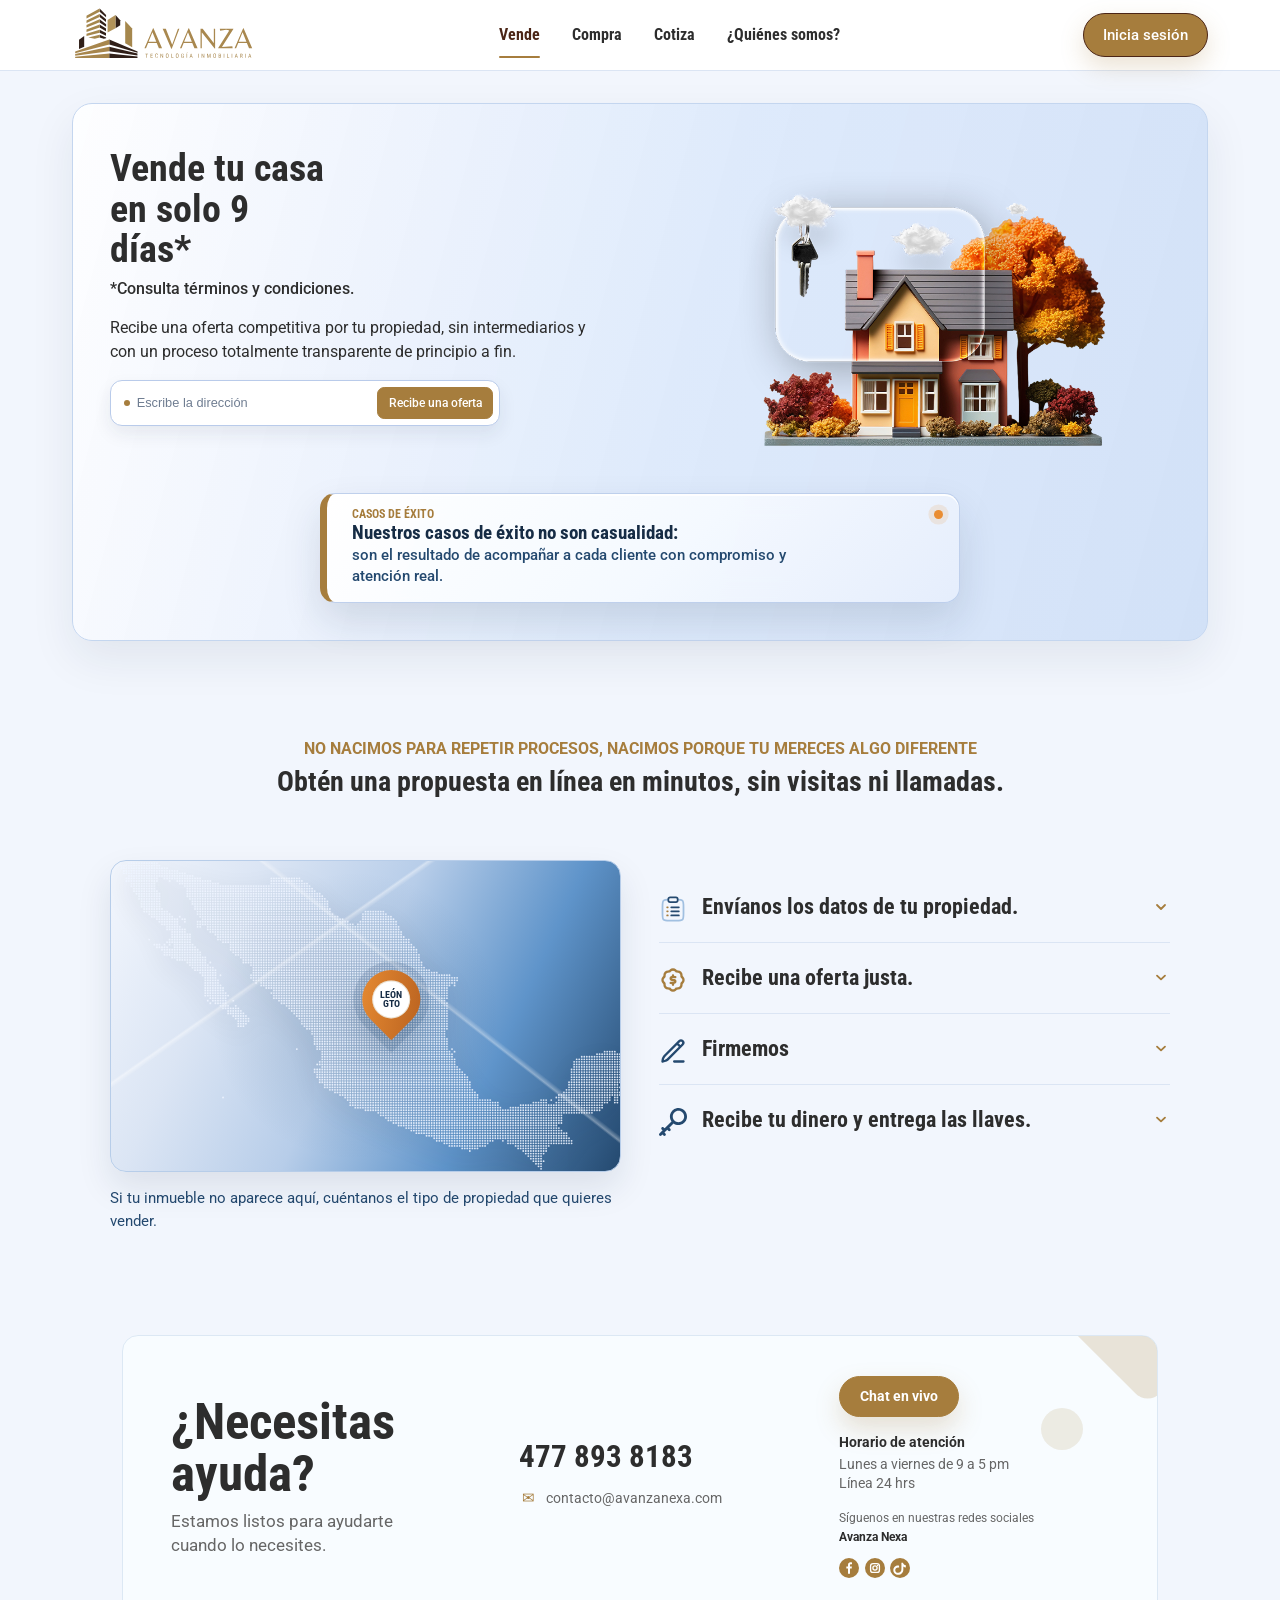
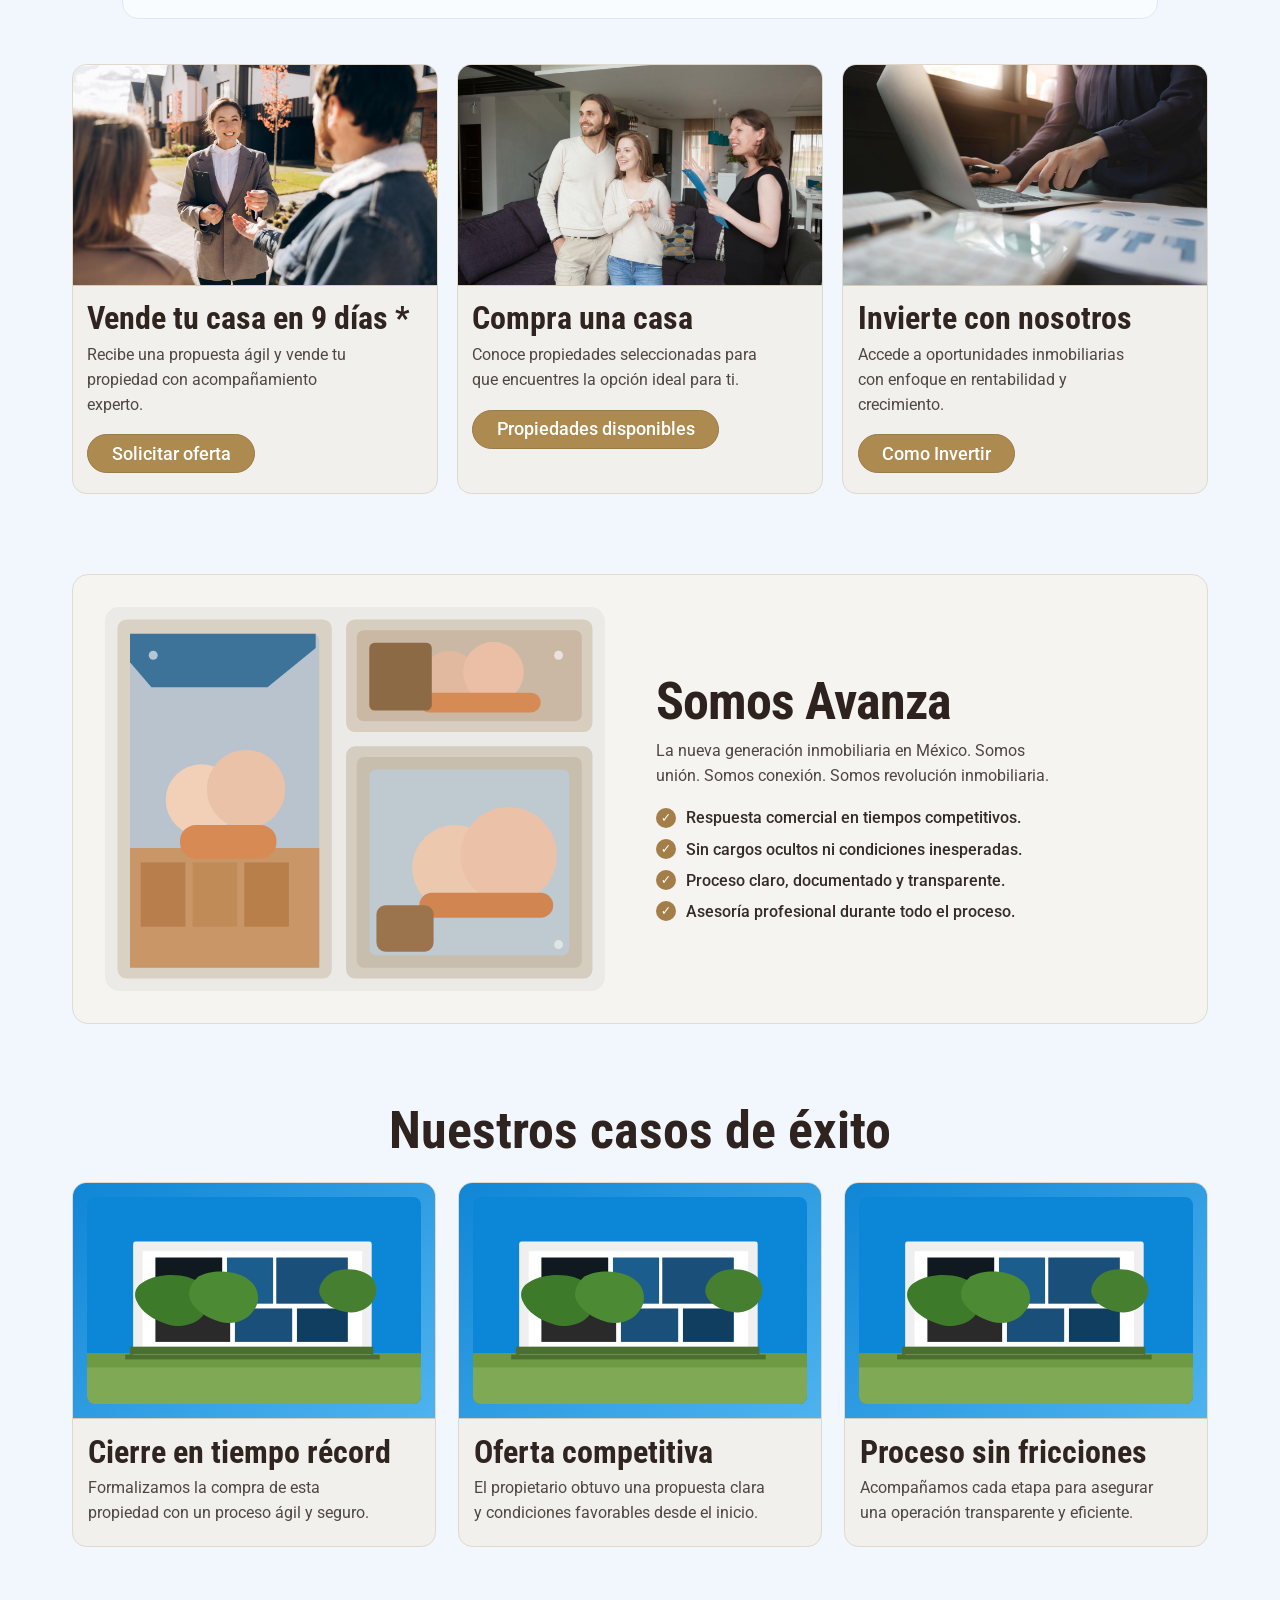
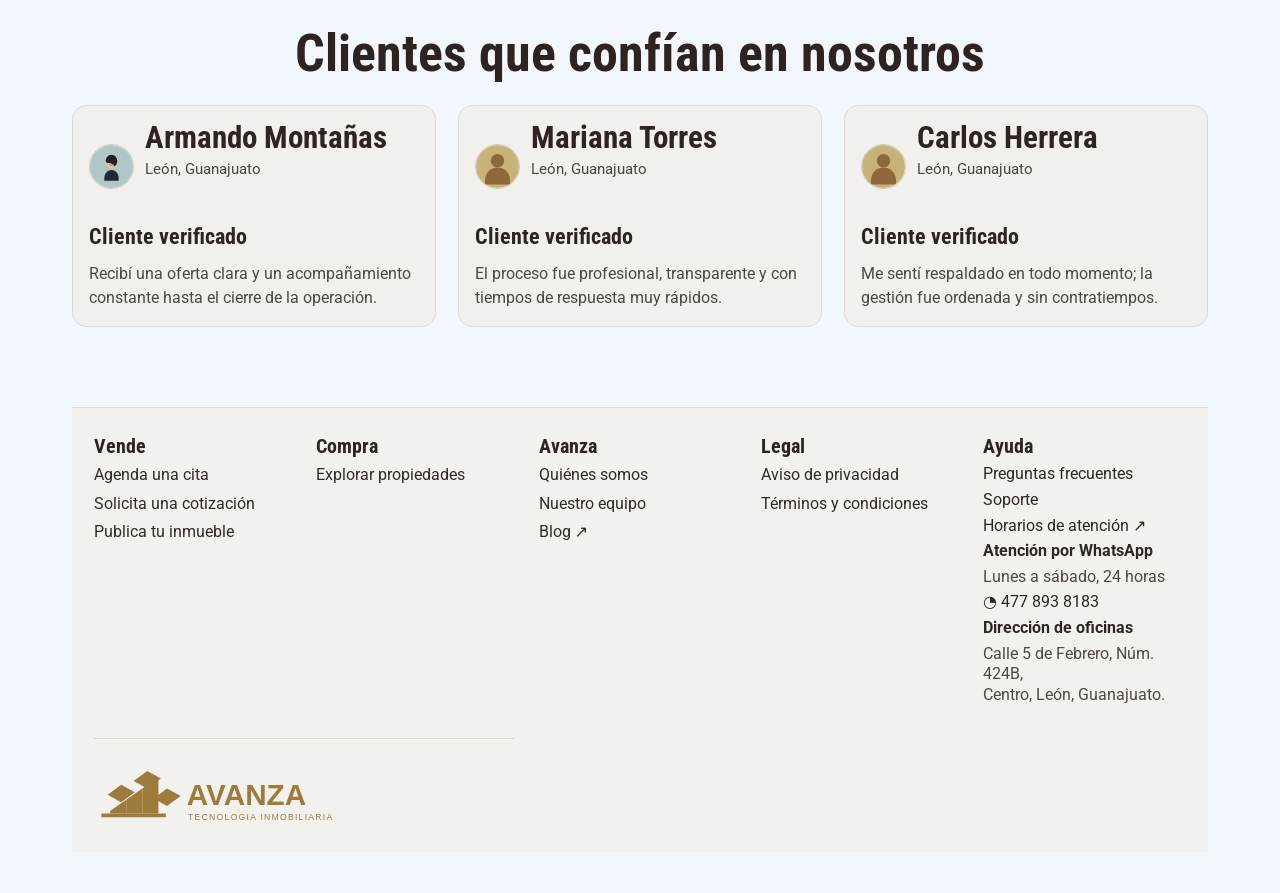
==== index.html @ cbbf81a1 "iniciando git" ====
﻿<!DOCTYPE html>
<html lang="es">
<head>
  <meta charset="UTF-8" />
  <meta name="viewport" content="width=device-width, initial-scale=1.0" />
  <title>Inicio</title>
  <link rel="preconnect" href="https://fonts.googleapis.com" />
  <link rel="preconnect" href="https://fonts.gstatic.com" crossorigin />
  <link
    href="https://fonts.googleapis.com/css2?family=Roboto:wght@400;500;700&family=Roboto+Condensed:wght@400;700&display=swap"
    rel="stylesheet"
  />
  <link rel="stylesheet" href="./styles.css" />
</head>
<body>
  <header class="site-header">
    <div class="header-inner">
      <a class="brand" href="#" aria-label="Avanza">
        <img class="brand-logo" src="./logo-avanza-prueba.svg" alt="Avanza Tecnologia Inmobiliaria" />
      </a>

      <nav class="main-nav" aria-label="Navegación principal">
        <a class="nav-link is-active" href="#">Vende</a>
        <a class="nav-link" href="#">Compra</a>
        <a class="nav-link" href="#">Cotiza</a>
        <a class="nav-link" href="#">¿Quiénes somos?</a>
      </nav>

      <div class="header-actions">
        <a class="login-btn" href="#">Inicia sesión</a>
      </div>
    </div>
  </header>

  <main class="hero">
    <section class="hero-card">
      <div class="hero-copy">
        <h1>Vende tu casa en solo 9 días*</h1>
        <p class="hero-note">*Consulta términos y condiciones.</p>
        <p>
          Recibe una oferta competitiva por tu propiedad, sin intermediarios y con un proceso
          totalmente transparente de principio a fin.
        </p>

        <form class="hero-offer-form" action="#" method="get" aria-label="Formulario para recibir una oferta">
          <label class="offer-input-wrap" for="hero-offer-input">
            <span class="offer-dot" aria-hidden="true"></span>
            <input
              class="offer-input"
              id="hero-offer-input"
              name="direccion"
              type="text"
              placeholder="Escribe la dirección"
            />
          </label>
          <button class="offer-btn" type="submit">Recibe una oferta</button>
        </form>

      </div>

      <aside class="hero-visual" aria-label="Ilustración de casa para venta rápida">
        <img src="./template-hero-vende-9dias.png" alt="Casa con llave para vender en nueve días" />
      </aside>

      <div class="hero-success-modal" aria-label="Mensaje sobre casos de éxito">
        <span class="hero-success-label">Casos de éxito</span>
        <strong>Nuestros casos de éxito no son casualidad:</strong>
        <span>son el resultado de acompañar a cada cliente con compromiso y atención real.</span>
      </div>
    </section>
  </main>

  <section class="sell-process" aria-label="Cómo te compramos tu casa">
    <div class="sell-process-card">
      <header class="sell-process-header">
        <p class="sell-process-kicker">No nacimos para repetir procesos, nacimos porque tu mereces algo diferente</p>
        <h2 class="sell-process-title">Obtén una propuesta en línea en minutos, sin visitas ni llamadas.</h2>
      </header>
      <div class="coverage-visual" aria-label="Zonas de cobertura de Avanza">
        <img src="./mexicoLow-pixels.svg" alt="Mapa de México con cobertura de Avanza" />
        <div class="coverage-marker" aria-label="León, Guanajuato">
          <span class="coverage-marker-label">León Gto</span>
        </div>
      </div>
      <p class="coverage-note">Si tu inmueble no aparece aquí, cuéntanos el tipo de propiedad que quieres vender.</p>

      <div class="sell-content">

        <ol class="process-list">
          <li class="process-item">
            <img class="process-icon" src="./icon-step-01.svg" alt="Paso 01" />
            <details class="process-disclosure">
              <summary class="process-summary">
                <strong class="process-title">Envíanos los datos de tu propiedad.</strong>
                <img class="process-chevron" src="./icon-process-chevron.svg" alt="" aria-hidden="true" />
              </summary>
              <span class="process-description">Queremos conocer tu inmueble, saber su situación legal, conocerlo a través de fotos y poder hacerte una oferta justa.</span>
            </details>
          </li>
          <li class="process-item">
            <img class="process-icon" src="./icon-step-02.svg" alt="Paso 02" />
            <details class="process-disclosure">
              <summary class="process-summary">
                <strong class="process-title">Recibe una oferta justa.</strong>
                <img class="process-chevron" src="./icon-process-chevron.svg" alt="" aria-hidden="true" />
              </summary>
              <span class="process-description">Según los datos que nos brindaste, te haremos una oferta. La más atractiva del mercado.</span>
            </details>
          </li>
          <li class="process-item">
            <img class="process-icon" src="./icon-step-03.svg" alt="Paso 03" />
            <details class="process-disclosure">
              <summary class="process-summary">
                <strong class="process-title">Firmemos</strong>
                <img class="process-chevron" src="./icon-process-chevron.svg" alt="" aria-hidden="true" />
              </summary>
              <span class="process-description">Al llegar a un acuerdo justo, firmamos la venta de tu casa como uno de los pasos finales.</span>
            </details>
          </li>
          <li class="process-item">
            <img class="process-icon" src="./icon-step-04.svg" alt="Paso 04" />
            <details class="process-disclosure">
              <summary class="process-summary">
                <strong class="process-title">Recibe tu dinero y entrega las llaves.</strong>
                <img class="process-chevron" src="./icon-process-chevron.svg" alt="" aria-hidden="true" />
              </summary>
              <span class="process-description">El paso que todos esperábamos. Cobra tu casa y finalicemos felices.</span>
            </details>
          </li>
        </ol>
      </div>
    </div>
  </section>

  <section class="contact-band" aria-label="Información de contacto de Avanza">
    <div class="contact-band-card">
      <div class="contact-intro">
        <h3>¿Necesitas ayuda?</h3>
        <p>Estamos listos para ayudarte cuando lo necesites.</p>
      </div>

      <div class="contact-details">
        <div class="contact-group contact-info">
          <p class="contact-item contact-phone">477 893 8183</p>
          <p class="contact-item"><span class="contact-icon">✉</span>contacto@avanzanexa.com</p>
        </div>
      </div>

      <div class="contact-actions-panel">
        <div class="contact-group contact-actions">
          <a class="contact-cta" href="#">Chat en vivo</a>
        </div>

        <div class="contact-group contact-hours-group">
          <p class="contact-hours">
            <strong>Horario de atención</strong>
            <span>Lunes a viernes de 9 a 5 pm</span>
            <span>Línea 24 hrs</span>
          </p>
        </div>

        <div class="contact-group contact-social">
          <p class="contact-social-copy">
            Síguenos en nuestras redes sociales<br />
            <strong>Avanza Nexa</strong>
          </p>
          <div class="social-list" aria-label="Redes sociales">
            <a class="social-pill" href="#" aria-label="Facebook"><img src="./icon-facebook.svg" alt="" /></a>
            <a class="social-pill" href="#" aria-label="Instagram"><img src="./icon-instagram.svg" alt="" /></a>
            <a class="social-pill" href="#" aria-label="TikTok"><img src="./icon-tiktok.svg" alt="" /></a>
          </div>
        </div>
      </div>

    </div>
  </section>

  <section class="services-grid" aria-label="Servicios principales de Avanza">
    <div class="services-list">
      <article class="service-card">
        <figure class="service-visual">
          <img src="./template-servicio-vende.jpg" alt="Casa lista para vender con Avanza" />
        </figure>
        <div class="service-body">
          <h4>Vende tu casa en 9 días *</h4>
          <p>Recibe una propuesta ágil y vende tu propiedad con acompañamiento experto.</p>
          <a class="service-btn" href="#">Solicitar oferta</a>
        </div>
      </article>

      <article class="service-card">
        <figure class="service-visual">
          <img src="./template-servicio-compra.jpg" alt="Propiedad disponible para compra" />
        </figure>
        <div class="service-body">
          <h4>Compra una casa</h4>
          <p>Conoce propiedades seleccionadas para que encuentres la opción ideal para ti.</p>
          <a class="service-btn" href="#">Propiedades disponibles</a>
        </div>
      </article>

      <article class="service-card">
        <figure class="service-visual">
          <img src="./template-servicio-invierte.jpg" alt="Inversión inmobiliaria con Avanza" />
        </figure>
        <div class="service-body">
          <h4>Invierte con nosotros</h4>
          <p>Accede a oportunidades inmobiliarias con enfoque en rentabilidad y crecimiento.</p>
          <a class="service-btn" href="#">Como Invertir</a>
        </div>
      </article>
    </div>
  </section>

  <section class="sell-benefits" aria-label="Beneficios de vender con Avanza Nexa">
    <div class="sell-benefits-card">
      <figure class="benefits-visual">
        <img
          src="./template-beneficios-vender.svg"
          alt="Collage ilustrado de clientes vendiendo casa"
        />
      </figure>

      <div class="benefits-content">
        <h3>Somos Avanza</h3>
        <p>
          La nueva generación inmobiliaria en México.
          Somos unión. Somos conexión. Somos revolución inmobiliaria.
        </p>
        <ul class="benefits-list">
          <li class="benefits-item"><span class="benefits-check">✓</span>Respuesta comercial en tiempos competitivos.</li>
          <li class="benefits-item"><span class="benefits-check">✓</span>Sin cargos ocultos ni condiciones inesperadas.</li>
          <li class="benefits-item"><span class="benefits-check">✓</span>Proceso claro, documentado y transparente.</li>
          <li class="benefits-item"><span class="benefits-check">✓</span>Asesoría profesional durante todo el proceso.</li>
        </ul>
      </div>
    </div>
  </section>

  <section class="success-cases" aria-label="Casos de éxito de Avanza Nexa">
    <h3 class="success-title">Nuestros casos de éxito</h3>
    <div class="success-grid">
      <article class="success-card">
        <figure class="success-card-visual">
          <img src="./template-caso-exito-casa.svg" alt="Casa vendida por Avanza Nexa" />
        </figure>
        <div class="success-card-body">
          <h4>Cierre en tiempo récord</h4>
          <p>Formalizamos la compra de esta propiedad con un proceso ágil y seguro.</p>
        </div>
      </article>

      <article class="success-card">
        <figure class="success-card-visual">
          <img src="./template-caso-exito-casa.svg" alt="Segundo caso de casa vendida" />
        </figure>
        <div class="success-card-body">
          <h4>Oferta competitiva</h4>
          <p>El propietario obtuvo una propuesta clara y condiciones favorables desde el inicio.</p>
        </div>
      </article>

      <article class="success-card">
        <figure class="success-card-visual">
          <img src="./template-caso-exito-casa.svg" alt="Tercer caso de casa vendida" />
        </figure>
        <div class="success-card-body">
          <h4>Proceso sin fricciones</h4>
          <p>Acompañamos cada etapa para asegurar una operación transparente y eficiente.</p>
        </div>
      </article>
    </div>
  </section>

  <section class="clients-trust" aria-label="Clientes que confían en nosotros">
    <h3 class="clients-title">Clientes que confían en nosotros</h3>
    <div class="clients-grid">
      <article class="client-card">
        <div class="client-head">
          <span class="client-avatar">
            <img src="./template-cliente-avatar-1.svg" alt="Foto de cliente Armando Montañas" />
          </span>
          <div>
            <h4 class="client-name">Armando Montañas</h4>
            <p class="client-city">León, Guanajuato</p>
          </div>
        </div>
        <strong class="client-badge">Cliente verificado</strong>
        <p class="client-text">Recibí una oferta clara y un acompañamiento constante hasta el cierre de la operación.</p>
      </article>

      <article class="client-card">
        <div class="client-head">
          <span class="client-avatar">
            <img src="./template-cliente-avatar-2.svg" alt="Avatar de cliente Armando Montañas" />
          </span>
          <div>
            <h4 class="client-name">Mariana Torres</h4>
            <p class="client-city">León, Guanajuato</p>
          </div>
        </div>
        <strong class="client-badge">Cliente verificado</strong>
        <p class="client-text">El proceso fue profesional, transparente y con tiempos de respuesta muy rápidos.</p>
      </article>

      <article class="client-card">
        <div class="client-head">
          <span class="client-avatar">
            <img src="./template-cliente-avatar-2.svg" alt="Avatar alternativo de cliente verificado" />
          </span>
          <div>
            <h4 class="client-name">Carlos Herrera</h4>
            <p class="client-city">León, Guanajuato</p>
          </div>
        </div>
        <strong class="client-badge">Cliente verificado</strong>
        <p class="client-text">Me sentí respaldado en todo momento; la gestión fue ordenada y sin contratiempos.</p>
      </article>
    </div>
  </section>

  <footer class="site-footer" aria-label="Pie de página">
    <div class="footer-card">
      <div class="footer-columns">
        <nav aria-label="Footer vende">
          <h4 class="footer-title">Vende</h4>
          <ul class="footer-links">
            <li><a href="#">Agenda una cita</a></li>
            <li><a href="#">Solicita una cotización</a></li>
            <li><a href="#">Publica tu inmueble</a></li>
          </ul>
        </nav>

        <nav aria-label="Footer compra">
          <h4 class="footer-title">Compra</h4>
          <ul class="footer-links">
            <li><a href="#">Explorar propiedades</a></li>
          </ul>
        </nav>

        <nav aria-label="Footer avanza">
          <h4 class="footer-title">Avanza</h4>
          <ul class="footer-links">
            <li><a href="#">Quiénes somos</a></li>
            <li><a href="#">Nuestro equipo</a></li>
            <li><a href="#">Blog ↗</a></li>
          </ul>
        </nav>

        <nav aria-label="Footer legal">
          <h4 class="footer-title">Legal</h4>
          <ul class="footer-links">
            <li><a href="#">Aviso de privacidad</a></li>
            <li><a href="#">Términos y condiciones</a></li>
          </ul>
        </nav>

        <div class="footer-help">
          <h4 class="footer-title">Ayuda</h4>
          <p>Preguntas frecuentes</p>
          <p>Soporte</p>
          <p>Horarios de atención ↗</p>
          <p class="strong">Atención por WhatsApp</p>
          <p class="muted">Lunes a sábado, 24 horas</p>
          <p>◔ 477 893 8183</p>
          <p class="strong">Dirección de oficinas</p>
          <p class="muted">Calle 5 de Febrero, Núm. 424B,<br />Centro, León, Guanajuato.</p>
        </div>
      </div>

      <div class="footer-logo-wrap">
        <img class="footer-logo" src="./template-footer-logo-avanza.svg" alt="Logo Avanza tecnología inmobiliaria" />
      </div>
    </div>
  </footer>
</body>
</html>
---- styles.css ----
﻿* {
      box-sizing: border-box;
      margin: 0;
      padding: 0;
    }

    :root {
      --color-bg: #f2f6fd;
      --color-surface: #ffffff;
      --color-text: #2d2d2d;
      --color-muted: #666666;
      --color-line: #dbe5f4;
      --color-brand: #a67d3d;
      --color-brand-dark: #4b2516;
      --color-secondary: #24496f;
      --color-secondary-dark: #162c45;
      --color-bg-accent: #dce8fb;
      --color-bg-strong: #3f5dcc;
    }

    body {
      font-family: "Roboto", system-ui, -apple-system, BlinkMacSystemFont, "Segoe UI", sans-serif;
      background: var(--color-bg);
      color: var(--color-text);
      min-height: 100vh;
    }

    a {
      color: inherit;
      text-decoration: none;
    }

    button {
      font: inherit;
    }

    .site-header {
      width: 100%;
      background: rgba(255, 255, 255, 0.95);
      border-bottom: 1px solid var(--color-line);
      position: sticky;
      top: 0;
      backdrop-filter: blur(12px);
    }

    .header-inner {
      max-width: 1200px;
      margin: 0 auto;
      padding: 0.45rem 2rem;
      display: flex;
      align-items: center;
      justify-content: space-between;
      gap: 1.5rem;
    }

    .brand {
      display: flex;
      align-items: center;
      flex-shrink: 0;
    }

    .brand-logo {
      display: block;
      width: 11.5rem;
      max-width: 28vw;
      height: auto;
    }

    .brand-mark {
      width: 2.6rem;
      height: 2.6rem;
      border-radius: 0.8rem;
      display: grid;
      place-items: center;
      background: linear-gradient(135deg, #d6bf8b, #b6914b);
      color: #fff;
      font-family: "Roboto Condensed", sans-serif;
      font-size: 1rem;
      font-weight: 700;
      letter-spacing: 0.08em;
    }

    .brand-copy {
      display: flex;
      flex-direction: column;
      gap: 0.1rem;
    }

    .brand-name {
      font-family: "Roboto Condensed", "Roboto", sans-serif;
      font-size: 1.65rem;
      line-height: 1;
      font-weight: 700;
      letter-spacing: 0.02em;
      color: #9d7b3c;
    }

    .brand-tagline {
      font-size: 0.66rem;
      letter-spacing: 0.18em;
      text-transform: uppercase;
      color: var(--color-muted);
    }

    .main-nav {
      display: flex;
      align-items: center;
      gap: 2rem;
      flex: 1;
      justify-content: center;
    }

    .nav-link {
      position: relative;
      font-family: "Roboto Condensed", "Roboto", sans-serif;
      font-size: 1rem;
      font-weight: 700;
      color: var(--color-text);
      padding: 0.4rem 0;
      transition: color 0.2s ease;
    }

    .nav-link:hover,
    .nav-link.is-active {
      color: var(--color-brand-dark);
    }

    .nav-link.is-active::after {
      content: "";
      position: absolute;
      left: 0;
      right: 0;
      bottom: -0.45rem;
      height: 2px;
      background: var(--color-brand);
      border-radius: 999px;
    }

    .header-actions {
      flex-shrink: 0;
    }

    .login-btn {
      display: inline-flex;
      align-items: center;
      justify-content: center;
      min-height: 2.7rem;
      padding: 0.55rem 1.2rem;
      border: 1px solid var(--color-brand-dark);
      border-radius: 999px;
      background: var(--color-brand);
      color: #fff;
      font-size: 0.95rem;
      font-weight: 500;
      transition: background 0.2s ease, transform 0.2s ease, box-shadow 0.2s ease;
      box-shadow: 0 10px 24px rgba(166, 125, 61, 0.22);
    }

    .login-btn:hover {
      background: var(--color-brand-dark);
      transform: translateY(-1px);
    }

    .hero {
      max-width: 1200px;
      margin: 0 auto;
      width: 100%;
      padding: 2rem 2rem 2.2rem;
    }

    .hero-card {
      position: relative;
      background:
        linear-gradient(105deg, rgba(255, 255, 255, 0.86) 0%, rgba(220, 232, 251, 0.92) 54%, rgba(208, 224, 247, 0.96) 100%);
      border: 1px solid #c4d6ef;
      border-radius: 1.25rem;
      padding: clamp(1.65rem, 3vw, 2.3rem);
      box-shadow: 0 18px 45px rgba(22, 44, 69, 0.08);
      display: grid;
      grid-template-columns: minmax(0, 0.95fr) minmax(320px, 1.05fr);
      gap: clamp(1.2rem, 4vw, 3rem) clamp(1.2rem, 4vw, 3rem);
      align-items: center;
    }

    .hero-copy,
    .hero-visual {
      width: 100%;
    }

    .hero h1 {
      font-family: "Roboto Condensed", "Roboto", sans-serif;
      font-size: clamp(2rem, 3vw, 2.75rem);
      margin-bottom: 0.5rem;
      font-weight: 700;
      letter-spacing: 0;
      line-height: 1.05;
      max-width: 12ch;
      color: var(--color-text);
    }

    h2,
    h3,
    .section-title {
      font-family: "Roboto Condensed", "Roboto", sans-serif;
      font-weight: 700;
    }

    p {
      font-family: "Roboto", sans-serif;
      color: var(--color-muted);
      line-height: 1.7;
      max-width: 60ch;
      margin-bottom: 1.75rem;
    }

    .hero-note {
      margin: 0 0 0.75rem;
      color: var(--color-secondary);
      font-size: 0.72rem;
      line-height: 1.3;
      font-weight: 500;
    }

    .hero-copy > p {
      margin: 0 0 0.9rem;
      color: var(--color-text);
      max-width: 34rem;
      line-height: 1.5;
      font-size: 1rem;
    }

    .hero-offer-form {
      margin-top: 1.05rem;
      margin-bottom: 1rem;
      background: #fff;
      border: 1px solid #b9cbea;
      border-radius: 0.75rem;
      padding: 0.35rem;
      display: grid;
      grid-template-columns: minmax(0, 1fr) auto;
      gap: 0.35rem;
      box-shadow: 0 8px 18px rgba(22, 44, 69, 0.08);
      max-width: 390px;
    }

    .offer-input-wrap {
      display: flex;
      align-items: center;
      gap: 0.4rem;
      padding: 0 0.45rem;
    }

    .offer-dot {
      width: 0.42rem;
      height: 0.42rem;
      border-radius: 999px;
      background: var(--color-brand);
      flex-shrink: 0;
    }

    .offer-input {
      width: 100%;
      border: 0;
      outline: none;
      background: transparent;
      font-size: 0.8rem;
      color: var(--color-text);
      min-height: 2rem;
      line-height: 1;
    }

    .offer-input::placeholder {
      color: #6f7d91;
    }

    .offer-btn {
      border-radius: 0.45rem;
      min-height: 1.95rem;
      padding: 0.3rem 0.65rem;
      border: 1px solid var(--color-brand);
      background: var(--color-brand);
      color: #fff;
      font-size: 0.75rem;
      font-weight: 500;
      cursor: pointer;
      transition: background 0.2s ease;
      white-space: nowrap;
    }

    .offer-btn:hover {
      background: var(--color-brand-dark);
    }

    .hero-visual {
      border-radius: 1rem;
      min-height: 245px;
      padding: 0.2rem;
      display: flex;
      align-items: center;
      justify-content: center;
    }

    .hero-visual img {
      width: min(100%, 410px);
      height: auto;
      display: block;
    }

    .hero-success-modal {
      position: relative;
      grid-column: 1 / -1;
      justify-self: center;
      width: min(100%, 640px);
      margin-top: -0.25rem;
      padding: 0.9rem 1.35rem 0.95rem 1.55rem;
      border: 1px solid rgba(185, 203, 234, 0.9);
      border-left: 0.45rem solid var(--color-brand);
      border-radius: 0.95rem;
      background:
        linear-gradient(135deg, rgba(255, 255, 255, 0.96) 0%, rgba(245, 249, 255, 0.96) 55%, rgba(229, 238, 252, 0.96) 100%);
      box-shadow: 0 18px 38px rgba(22, 44, 69, 0.13), 0 2px 0 rgba(255, 255, 255, 0.9) inset;
      color: var(--color-secondary-dark);
      display: grid;
      gap: 0.15rem;
      font-size: 0.92rem;
      line-height: 1.42;
      text-align: left;
      backdrop-filter: blur(12px);
    }

    .hero-success-modal::after {
      content: "";
      position: absolute;
      right: 1rem;
      top: 1rem;
      width: 0.55rem;
      height: 0.55rem;
      border-radius: 999px;
      background: #e98d33;
      box-shadow: 0 0 0 0.35rem rgba(233, 141, 51, 0.14);
    }

    .hero-success-label {
      color: var(--color-brand);
      font-family: "Roboto Condensed", "Roboto", sans-serif;
      font-size: 0.76rem;
      font-weight: 700;
      letter-spacing: 0;
      line-height: 1;
      text-transform: uppercase;
    }

    .hero-success-modal strong {
      color: var(--color-secondary-dark);
      font-family: "Roboto Condensed", "Roboto", sans-serif;
      font-size: 1.2rem;
      line-height: 1.05;
    }

    .hero-success-modal span:last-child {
      max-width: 54ch;
      color: #24496f;
      font-weight: 500;
    }

    .btn {
      font-family: "Roboto", sans-serif;
      display: inline-flex;
      align-items: center;
      justify-content: center;
      min-height: 3rem;
      padding: 0.8rem 1.4rem;
      border-radius: 999px;
      border: 1px solid var(--color-brand);
      background: var(--color-brand);
      color: #fff;
      font-size: 0.95rem;
      font-weight: 500;
      text-decoration: none;
      cursor: pointer;
      transition: transform 0.15s ease, box-shadow 0.15s ease, background 0.15s ease, border-color 0.15s ease, color 0.15s ease;
      box-shadow: 0 12px 28px rgba(166, 125, 61, 0.22);
    }

    .btn:hover {
      background: var(--color-brand-dark);
      border-color: var(--color-brand-dark);
      transform: translateY(-1px);
      box-shadow: 0 16px 35px rgba(75, 37, 22, 0.22);
    }

    .btn.secondary {
      background: transparent;
      border-color: var(--color-line);
      color: var(--color-text);
      box-shadow: none;
    }

    .btn.secondary:hover {
      background: #eef4ff;
      border-color: #b9cbea;
    }

    .eyebrow {
      font-family: "Roboto", sans-serif;
      display: inline-flex;
      align-items: center;
      gap: 0.55rem;
      padding: 0.35rem 0.85rem;
      border-radius: 999px;
      background: #eef4ff;
      border: 1px solid #d2e0f5;
      color: var(--color-brand-dark);
      font-size: 0.8rem;
      font-weight: 500;
      margin-bottom: 1rem;
    }

    .eyebrow-dot {
      width: 0.45rem;
      height: 0.45rem;
      border-radius: 999px;
      background: var(--color-brand);
      box-shadow: 0 0 0 4px rgba(166, 125, 61, 0.16);
    }

    .sell-process {
      max-width: 1200px;
      margin: 0 auto;
      width: 100%;
      padding: 1.5rem 2rem 4rem;
    }

    .sell-process-header {
      grid-column: 1 / -1;
      width: min(100%, 62rem);
      margin: 0 auto 1.15rem;
      text-align: center;
    }

    .sell-process-kicker {
      margin: 0 auto 0.55rem;
      color: var(--color-brand);
      font-size: clamp(0.82rem, 1.3vw, 0.98rem);
      font-weight: 700;
      line-height: 1.3;
      text-transform: uppercase;
      letter-spacing: 0;
      max-width: 58rem;
    }

    .sell-process-title {
      font-family: "Roboto Condensed", "Roboto", sans-serif;
      font-size: clamp(1.35rem, 2.2vw, 2rem);
      line-height: 0.98;
      letter-spacing: 0;
      margin: 0 0 0.45rem;
      text-align: center;
      color: var(--color-text);
    }

    .sell-process-card {
      display: grid;
      grid-template-columns: minmax(0, 1fr) minmax(0, 1fr);
      gap: 2.4rem;
      align-items: center;
      background: transparent;
      border: 0;
      border-radius: 0;
      padding: 2.4rem;
    }

    .sell-visual {
      margin: 0;
      display: flex;
      justify-content: center;
    }

    .sell-visual img {
      width: min(100%, 520px);
      height: auto;
      display: block;
    }

    .coverage-visual {
      min-height: 310px;
      border-radius: 1rem;
      padding: 0;
      position: relative;
      overflow: hidden;
      background:
        radial-gradient(circle at 48% 50%, rgba(36, 73, 111, 0.18) 0 0.01rem, transparent 9rem),
        linear-gradient(115deg, #f2f6fd 0%, #dbe5f4 24%, #b7cde9 48%, #5f94ca 73%, #24496f 100%);
      border: 1px solid #b7cde9;
      display: grid;
      place-items: center;
      box-shadow: 0 16px 34px rgba(22, 44, 69, 0.1);
    }

    .coverage-visual::before {
      content: "";
      position: absolute;
      inset: 0;
      background:
        linear-gradient(145deg, transparent 33%, rgba(255, 255, 255, 0.56) 33.4%, transparent 34.2%),
        linear-gradient(38deg, transparent 60%, rgba(255, 255, 255, 0.48) 60.4%, transparent 61.2%);
      opacity: 0.75;
      pointer-events: none;
    }

    .coverage-visual img {
      width: 100%;
      height: 100%;
      min-height: 310px;
      display: block;
      object-fit: cover;
      opacity: 0.9;
      position: relative;
      z-index: 1;
      filter: drop-shadow(0 10px 16px rgba(22, 44, 69, 0.18));
    }

    .coverage-marker {
      position: absolute;
      left: 55%;
      top: 58%;
      z-index: 2;
      width: 3.6rem;
      height: 4.35rem;
      transform: translate(-50%, -100%);
      display: grid;
      place-items: start center;
      filter: drop-shadow(0 0.9rem 1rem rgba(22, 44, 69, 0.28));
    }

    .coverage-marker::before {
      content: "";
      width: 3.6rem;
      height: 3.6rem;
      border-radius: 50% 50% 50% 0;
      background: linear-gradient(145deg, #e98d33 0%, #b7601f 100%);
      box-shadow: 0 0 0 0.55rem rgba(36, 73, 111, 0.14);
      transform: rotate(-45deg);
    }

    .coverage-marker::after {
      content: "";
      position: absolute;
      inset: 0.6rem 0.6rem auto;
      height: 2.4rem;
      border-radius: 50%;
      background: #ffffff;
      box-shadow: inset 0 0 0 1px rgba(166, 125, 61, 0.24);
    }

    .coverage-marker-label {
      position: absolute;
      inset: 0.6rem 0.6rem auto;
      height: 2.4rem;
      z-index: 1;
      display: grid;
      place-items: center;
      color: var(--color-secondary-dark);
      font-family: "Roboto Condensed", "Roboto", sans-serif;
      font-size: 0.62rem;
      font-weight: 700;
      line-height: 0.95;
      text-align: center;
      text-transform: uppercase;
    }

    .coverage-note {
      grid-column: 1;
      grid-row: 3;
      margin: -1.45rem 0 0;
      color: var(--color-secondary);
      font-size: 0.95rem;
      line-height: 1.5;
      max-width: 38rem;
    }

    .sell-content > p {
      font-size: 1.02rem;
      color: var(--color-muted);
      max-width: 42ch;
      margin-bottom: 1.4rem;
    }

    .process-list {
      list-style: none;
      display: grid;
      gap: 0.3rem;
    }

    .process-item {
      padding: 1.15rem 0;
      border-bottom: 1px solid var(--color-line);
      display: grid;
      grid-template-columns: auto 1fr;
      gap: 0.9rem;
      align-items: start;
    }

    .process-item:last-child {
      border-bottom: 0;
    }

    .process-icon {
      width: 1.75rem;
      height: 1.75rem;
      display: block;
      flex-shrink: 0;
      margin-top: 0.02rem;
    }

    .process-disclosure {
      width: 100%;
    }

    .process-summary {
      list-style: none;
      cursor: pointer;
      display: flex;
      align-items: center;
      justify-content: space-between;
      gap: 0.8rem;
    }

    .process-summary::-webkit-details-marker {
      display: none;
    }

    .process-title {
      font-family: "Roboto Condensed", "Roboto", sans-serif;
      font-size: 1.36rem;
      line-height: 1.08;
      color: var(--color-text);
    }

    .process-chevron {
      width: 1.1rem;
      height: 1.1rem;
      display: block;
      transition: transform 0.2s ease;
      flex-shrink: 0;
    }

    .process-disclosure[open] .process-chevron {
      transform: rotate(180deg);
    }

    .process-description {
      margin-top: 0.5rem;
      color: var(--color-muted);
      line-height: 1.6;
      max-width: 38ch;
      display: inline-block;
    }

    .contact-band {
      max-width: 1100px;
      margin: 0 auto;
      width: 100%;
      padding: 0 2rem 2.8rem;
    }

    .contact-band-card {
      background: rgba(248, 252, 255, 0.94);
      border: 1px solid #dce8f4;
      border-radius: 1rem;
      padding: 2.5rem 3rem;
      display: grid;
      grid-template-columns: minmax(0, 1.05fr) minmax(0, 0.95fr) minmax(0, 1fr);
      gap: clamp(2.2rem, 5vw, 4rem);
      align-items: center;
      position: relative;
      overflow: hidden;
    }

    .contact-band-card::before {
      content: "";
      position: absolute;
      right: -42px;
      top: -54px;
      width: 128px;
      height: 92px;
      background: rgba(166, 125, 61, 0.2);
      border-radius: 1.1rem;
      transform: rotate(45deg);
    }

    .contact-band-card::after {
      content: "";
      position: absolute;
      right: 74px;
      top: 72px;
      width: 42px;
      height: 42px;
      background: rgba(166, 125, 61, 0.14);
      border-radius: 999px;
    }

    .contact-intro {
      padding-top: 0;
      max-width: 34ch;
      position: relative;
      z-index: 1;
      align-self: center;
      padding-right: 0;
    }

    .contact-intro h3 {
      font-family: "Roboto Condensed", "Roboto", sans-serif;
      font-size: clamp(2.35rem, 4vw, 3.55rem);
      line-height: 1;
      letter-spacing: 0;
      color: var(--color-text);
      margin-bottom: 0.7rem;
    }

    .contact-intro p {
      color: var(--color-muted);
      margin: 0;
      max-width: 28ch;
      line-height: 1.4;
      font-size: 1.05rem;
    }

    .contact-details {
      color: var(--color-text);
      display: grid;
      gap: 0.75rem;
      position: relative;
      z-index: 1;
      background: transparent;
      border: 0;
      border-radius: 0;
      padding: 0;
      max-width: none;
      justify-self: stretch;
      align-self: center;
    }

    .contact-group {
      display: grid;
      gap: 0.35rem;
      padding-bottom: 0;
      border-bottom: 0;
    }

    .contact-group:last-child {
      border-bottom: 0;
      padding-bottom: 0;
    }

    .contact-actions-panel {
      position: relative;
      z-index: 1;
      display: grid;
      gap: 1.05rem;
      padding-left: 0;
    }

    .contact-info {
      align-content: center;
    }

    .contact-hours-group {
      align-self: start;
    }

    .contact-actions {
      align-self: center;
    }

    .contact-social {
      align-self: end;
    }

    .contact-hours {
      color: var(--color-text);
      margin-bottom: 0;
      line-height: 1.35;
      font-size: 0.86rem;
    }

    .contact-hours strong,
    .contact-hours span {
      display: block;
    }

    .contact-hours strong {
      font-weight: 700;
      color: var(--color-text);
      font-size: 0.9rem;
      margin-bottom: 0.15rem;
    }

    .contact-hours span {
      color: var(--color-muted);
      font-weight: 400;
    }

    .contact-item {
      display: flex;
      align-items: center;
      gap: 0.5rem;
      font-size: 0.88rem;
      color: var(--color-muted);
      margin: 0;
    }

    .contact-phone {
      color: var(--color-text);
      font-weight: 700;
      font-family: "Roboto Condensed", "Roboto", sans-serif;
      font-size: clamp(1.55rem, 2.4vw, 2.1rem);
      line-height: 1;
      margin-bottom: 0.45rem;
    }

    .contact-icon {
      width: 1.2rem;
      text-align: center;
      font-size: 0.92rem;
      color: var(--color-brand);
      flex-shrink: 0;
    }

    .contact-social-copy {
      margin: 0;
      color: var(--color-muted);
      line-height: 1.5;
      font-size: 0.78rem;
    }

    .contact-social-copy strong {
      color: var(--color-text);
      font-weight: 700;
    }

    .contact-cta {
      margin-top: 0;
      display: inline-flex;
      align-items: center;
      justify-content: center;
      min-height: 2.55rem;
      width: fit-content;
      padding: 0.55rem 1.25rem;
      border-radius: 999px;
      border: 1px solid var(--color-brand);
      color: #fff;
      font-size: 0.9rem;
      font-weight: 700;
      background: var(--color-brand);
      box-shadow: 0 12px 26px rgba(166, 125, 61, 0.22);
    }

    .social-list {
      display: flex;
      gap: 0.35rem;
      margin-top: 0.35rem;
      align-items: center;
    }

    .social-pill {
      width: 1.25rem;
      height: 1.25rem;
      border-radius: 999px;
      display: inline-grid;
      place-items: center;
      font-size: 0.7rem;
      text-decoration: none;
    }

    .social-pill img {
      width: 100%;
      height: 100%;
      display: block;
    }

    .contact-visual {
      margin: 0;
      display: none;
    }

    .contact-visual img {
      width: min(100%, 320px);
      height: auto;
      display: block;
    }

    .services-grid {
      max-width: 1200px;
      margin: 0 auto;
      width: 100%;
      padding: 0 2rem 5rem;
    }

    .services-list {
      display: grid;
      grid-template-columns: repeat(3, minmax(0, 1fr));
      gap: 1.2rem;
    }

    .service-card {
      background: #f2f0ec;
      border: 1px solid #e0d8cc;
      border-radius: 0.9rem;
      overflow: hidden;
      display: grid;
      grid-template-rows: auto 1fr;
    }

    .service-visual {
      background: #d7cfaf;
      min-height: 190px;
      display: block;
      padding: 0;
      border-bottom: 1px solid #d6ccb8;
    }

    .service-visual img {
      width: 100%;
      height: 220px;
      display: block;
      object-fit: cover;
    }

    .service-body {
      padding: 1rem 0.9rem 1.2rem;
      display: flex;
      flex-direction: column;
      gap: 0.6rem;
    }

    .service-body h4 {
      font-family: "Roboto Condensed", "Roboto", sans-serif;
      font-size: 2rem;
      line-height: 1;
      color: #2f2420;
    }

    .service-body p {
      margin: 0;
      max-width: 32ch;
      color: #4f4742;
      line-height: 1.55;
      min-height: 3.1rem;
    }

    .service-btn {
      align-self: flex-start;
      margin-top: 0.45rem;
      display: inline-flex;
      align-items: center;
      justify-content: center;
      min-height: 2.45rem;
      padding: 0.5rem 1.45rem;
      border-radius: 999px;
      border: 1px solid #9a7a46;
      background: #ad8a50;
      color: #fff;
      font-size: 1.1rem;
      font-weight: 500;
      text-decoration: none;
      transition: background 0.2s ease;
    }

    .service-btn:hover {
      background: #9a7a46;
    }

    .sell-benefits {
      max-width: 1200px;
      margin: 0 auto;
      width: 100%;
      padding: 0 2rem 5rem;
    }

    .sell-benefits-card {
      background: #f5f4f1;
      border: 1px solid #e2dbcf;
      border-radius: 1rem;
      padding: 2rem;
      display: grid;
      grid-template-columns: minmax(280px, 1fr) minmax(0, 1fr);
      gap: 2rem;
      align-items: center;
    }

    .benefits-visual {
      margin: 0;
    }

    .benefits-visual img {
      width: min(100%, 500px);
      height: auto;
      display: block;
      border-radius: 0.7rem;
    }

    .benefits-content h3 {
      font-family: "Roboto Condensed", "Roboto", sans-serif;
      font-size: clamp(2.2rem, 4.1vw, 3.6rem);
      line-height: 0.96;
      letter-spacing: -0.02em;
      color: #2d221e;
      max-width: 16ch;
      margin-bottom: 0.8rem;
    }

    .benefits-content > p {
      margin: 0 0 1.2rem;
      color: #4f4540;
      max-width: 44ch;
      line-height: 1.55;
    }

    .benefits-list {
      list-style: none;
      display: grid;
      gap: 0.7rem;
    }

    .benefits-item {
      display: flex;
      align-items: center;
      gap: 0.6rem;
      color: #352b26;
      font-weight: 500;
    }

    .benefits-check {
      width: 1.25rem;
      height: 1.25rem;
      border-radius: 999px;
      background: #a37e48;
      color: #fff;
      display: inline-grid;
      place-items: center;
      font-size: 0.78rem;
      line-height: 1;
      flex-shrink: 0;
    }

    .success-cases {
      max-width: 1200px;
      margin: 0 auto;
      width: 100%;
      padding: 0 2rem 5rem;
    }

    .success-title {
      font-family: "Roboto Condensed", "Roboto", sans-serif;
      font-size: clamp(2.3rem, 4.1vw, 4rem);
      line-height: 1;
      text-align: center;
      color: #2f2320;
      margin-bottom: 1.6rem;
    }

    .success-grid {
      display: grid;
      grid-template-columns: repeat(3, minmax(0, 1fr));
      gap: 1.35rem;
    }

    .success-card {
      background: #f2f0ec;
      border: 1px solid #e0d8cc;
      border-radius: 0.9rem;
      overflow: hidden;
      display: flex;
      flex-direction: column;
    }

    .success-card-visual {
      background: linear-gradient(145deg, #1086d6 0%, #4eb3ef 100%);
      min-height: 230px;
      padding: 0.9rem;
      border-bottom: 1px solid #d6ccb8;
    }

    .success-card-visual img {
      width: 100%;
      height: 100%;
      object-fit: cover;
      display: block;
      border-radius: 0.5rem;
    }

    .success-card-body {
      padding: 1.05rem 0.95rem 1.25rem;
      display: grid;
      gap: 0.55rem;
    }

    .success-card-body h4 {
      font-family: "Roboto Condensed", "Roboto", sans-serif;
      font-size: 2rem;
      line-height: 1;
      color: #2f2420;
    }

    .success-card-body p {
      margin: 0;
      color: #4f4742;
      line-height: 1.55;
      max-width: 33ch;
    }

    .clients-trust {
      max-width: 1200px;
      margin: 0 auto;
      width: 100%;
      padding: 0 2rem 5rem;
    }

    .clients-title {
      font-family: "Roboto Condensed", "Roboto", sans-serif;
      font-size: clamp(2.3rem, 4.1vw, 4rem);
      line-height: 1;
      text-align: center;
      color: #2f2320;
      margin-bottom: 1.6rem;
    }

    .clients-grid {
      display: grid;
      grid-template-columns: repeat(3, minmax(0, 1fr));
      gap: 1.35rem;
    }

    .client-card {
      background: #f2f0ec;
      border: 1px solid #e0d8cc;
      border-radius: 0.9rem;
      padding: 1rem;
      display: grid;
      gap: 0.95rem;
    }

    .client-head {
      display: flex;
      align-items: center;
      gap: 0.7rem;
    }

    .client-avatar {
      width: 2.8rem;
      height: 2.8rem;
      border-radius: 999px;
      overflow: hidden;
      border: 1px solid #d1c8ba;
      flex-shrink: 0;
    }

    .client-avatar img {
      width: 100%;
      height: 100%;
      display: block;
      object-fit: cover;
    }

    .client-name {
      font-family: "Roboto Condensed", "Roboto", sans-serif;
      font-size: 1.95rem;
      line-height: 1;
      color: #2f2420;
      margin-bottom: 0.2rem;
    }

    .client-city {
      color: #4e4540;
      font-size: 0.95rem;
    }

    .client-badge {
      font-family: "Roboto Condensed", "Roboto", sans-serif;
      font-size: 1.35rem;
      color: #2d241f;
      line-height: 1;
    }

    .client-text {
      margin: 0;
      color: #4f4742;
      line-height: 1.5;
      max-width: 36ch;
    }

    .site-footer {
      max-width: 1200px;
      margin: 0 auto;
      width: 100%;
      padding: 0 2rem 2.6rem;
    }

    .footer-card {
      background: #f3f1ed;
      border-top: 1px solid #dfd8cd;
      padding: 1.7rem 1.4rem 1.3rem;
    }

    .footer-columns {
      display: grid;
      grid-template-columns: repeat(5, minmax(0, 1fr));
      gap: 1.2rem;
      align-items: start;
      margin-bottom: 1.7rem;
    }

    .footer-title {
      font-family: "Roboto Condensed", "Roboto", sans-serif;
      font-size: 1.25rem;
      line-height: 1;
      color: #2e241f;
      margin-bottom: 0.55rem;
    }

    .footer-links {
      list-style: none;
      display: grid;
      gap: 0.4rem;
    }

    .footer-links a {
      color: #342a25;
      font-size: 1.02rem;
      line-height: 1.35;
    }

    .footer-links a:hover {
      color: #8d6d3a;
    }

    .footer-help p {
      margin: 0 0 0.3rem;
      color: #2f2622;
      line-height: 1.3;
      max-width: 26ch;
    }

    .footer-help .muted {
      color: #514743;
    }

    .footer-help .strong {
      font-weight: 700;
    }

    .footer-logo-wrap {
      border-top: 1px solid #dfd8cd;
      padding-top: 1.1rem;
      width: fit-content;
    }

    .footer-logo {
      width: min(100%, 260px);
      height: auto;
      display: block;
    }

    @media (max-width: 900px) {
      .header-inner {
        flex-wrap: wrap;
        justify-content: center;
      }

      .main-nav {
        order: 3;
        width: 100%;
        flex-wrap: wrap;
        gap: 1.1rem 1.5rem;
      }

      .hero {
        padding-top: 3rem;
      }

      .hero-card {
        grid-template-columns: 1fr;
      }

      .hero h1 {
        max-width: 100%;
      }

      .sell-process-card {
        grid-template-columns: 1fr;
      }

      .contact-band-card {
        grid-template-columns: 1fr;
        gap: 1.6rem;
      }

      .services-list {
        grid-template-columns: 1fr;
      }

      .sell-benefits-card {
        grid-template-columns: 1fr;
      }

      .success-grid {
        grid-template-columns: 1fr;
      }

      .clients-grid {
        grid-template-columns: 1fr;
      }

      .footer-columns {
        grid-template-columns: repeat(2, minmax(0, 1fr));
      }
    }

    @media (max-width: 640px) {
      .header-inner,
      .hero,
      .sell-process,
      .contact-band {
        padding-left: 1.25rem;
        padding-right: 1.25rem;
      }

      .services-grid {
        padding-left: 1.25rem;
        padding-right: 1.25rem;
      }

      .sell-benefits {
        padding-left: 1.25rem;
        padding-right: 1.25rem;
      }

      .success-cases {
        padding-left: 1.25rem;
        padding-right: 1.25rem;
      }

      .clients-trust {
        padding-left: 1.25rem;
        padding-right: 1.25rem;
      }

      .site-footer {
        padding-left: 1.25rem;
        padding-right: 1.25rem;
      }

      .brand-name {
        font-size: 1.35rem;
      }

      .brand-logo {
        width: 11.75rem;
        max-width: 48vw;
      }

      .hero-card {
        padding: 2rem 1.4rem;
      }

      .hero-success-modal {
        width: 100%;
        margin-top: 0;
        padding: 0.85rem 1rem 0.9rem 1.15rem;
        font-size: 0.88rem;
      }

      .hero-success-modal strong {
        font-size: 1.05rem;
      }

      .coverage-visual {
        min-height: 340px;
      }

      .coverage-visual img {
        min-height: 340px;
      }

      .coverage-marker {
        width: 3.1rem;
        height: 3.75rem;
        left: 55%;
        top: 59%;
      }

      .coverage-marker::before {
        width: 3.1rem;
        height: 3.1rem;
        box-shadow: 0 0 0 0.45rem rgba(36, 73, 111, 0.14);
      }

      .coverage-marker::after,
      .coverage-marker-label {
        inset: 0.52rem 0.52rem auto;
        height: 2.05rem;
      }

      .coverage-marker-label {
        font-size: 0.55rem;
      }

      .hero-offer-form {
        grid-template-columns: 1fr;
      }

      .main-nav {
        justify-content: flex-start;
      }

      .sell-process-card {
        padding: 1.6rem 1.2rem;
      }

      .process-text strong {
        font-size: 1.55rem;
      }

      .contact-band-card {
        padding: 1.35rem 1.1rem;
      }

      .contact-cta {
        width: 100%;
      }

      .sell-benefits-card {
        padding: 1.35rem 1.1rem;
      }

      .success-card-visual {
        min-height: 205px;
      }

      .footer-columns {
        grid-template-columns: 1fr;
      }

      .footer-card {
        padding-left: 1rem;
        padding-right: 1rem;
      }
    }
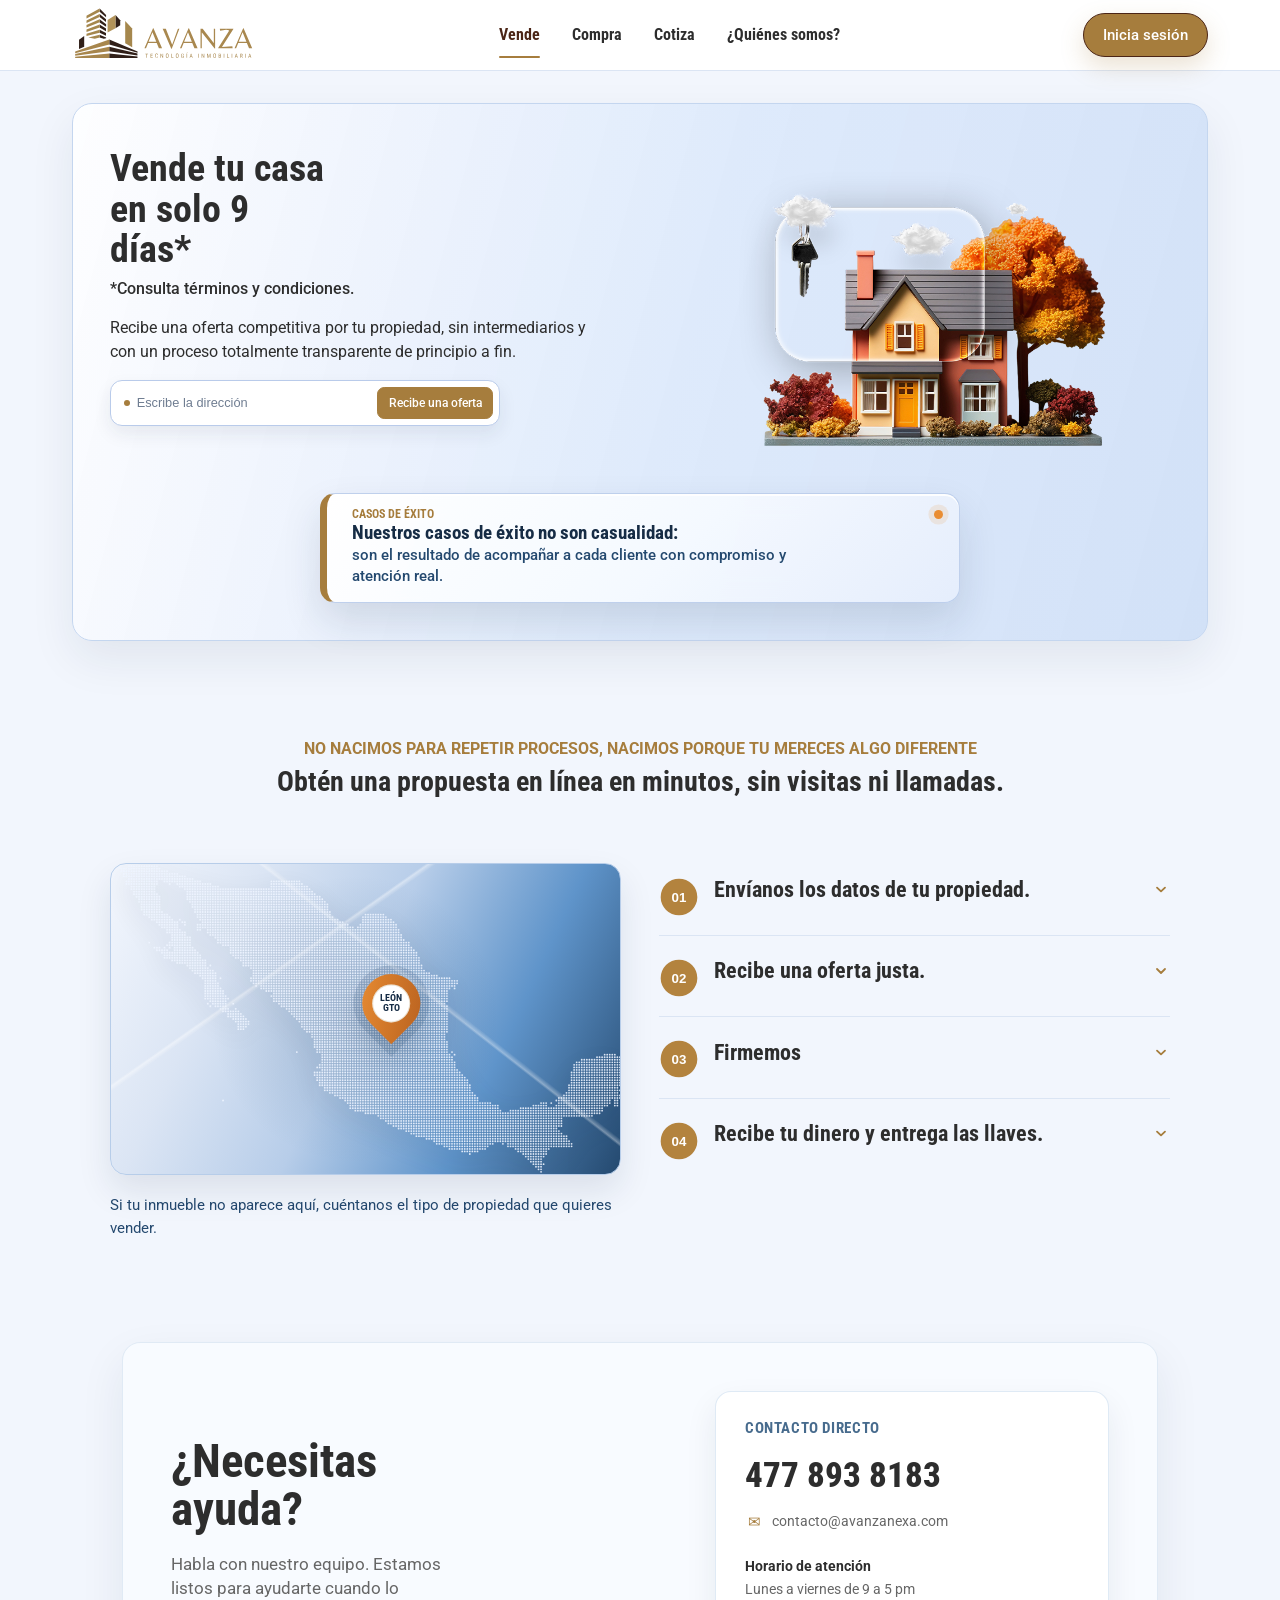
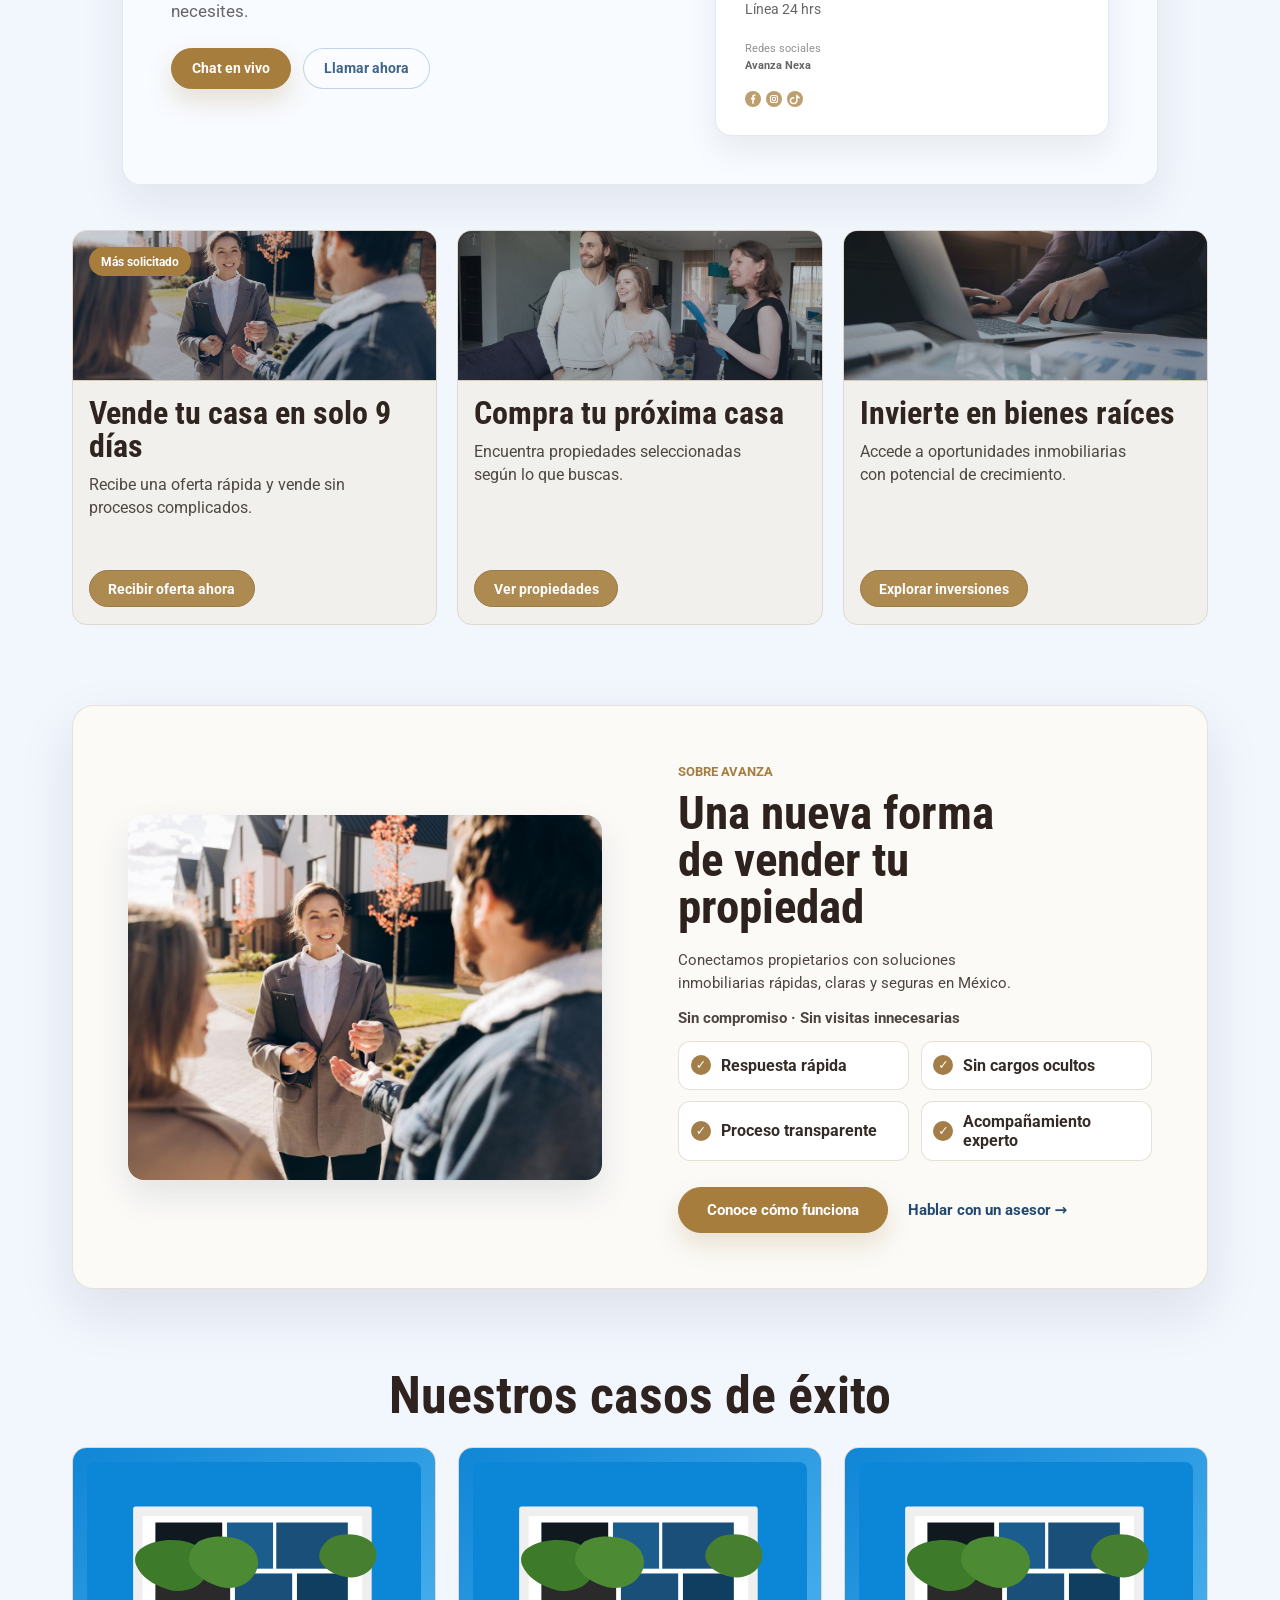
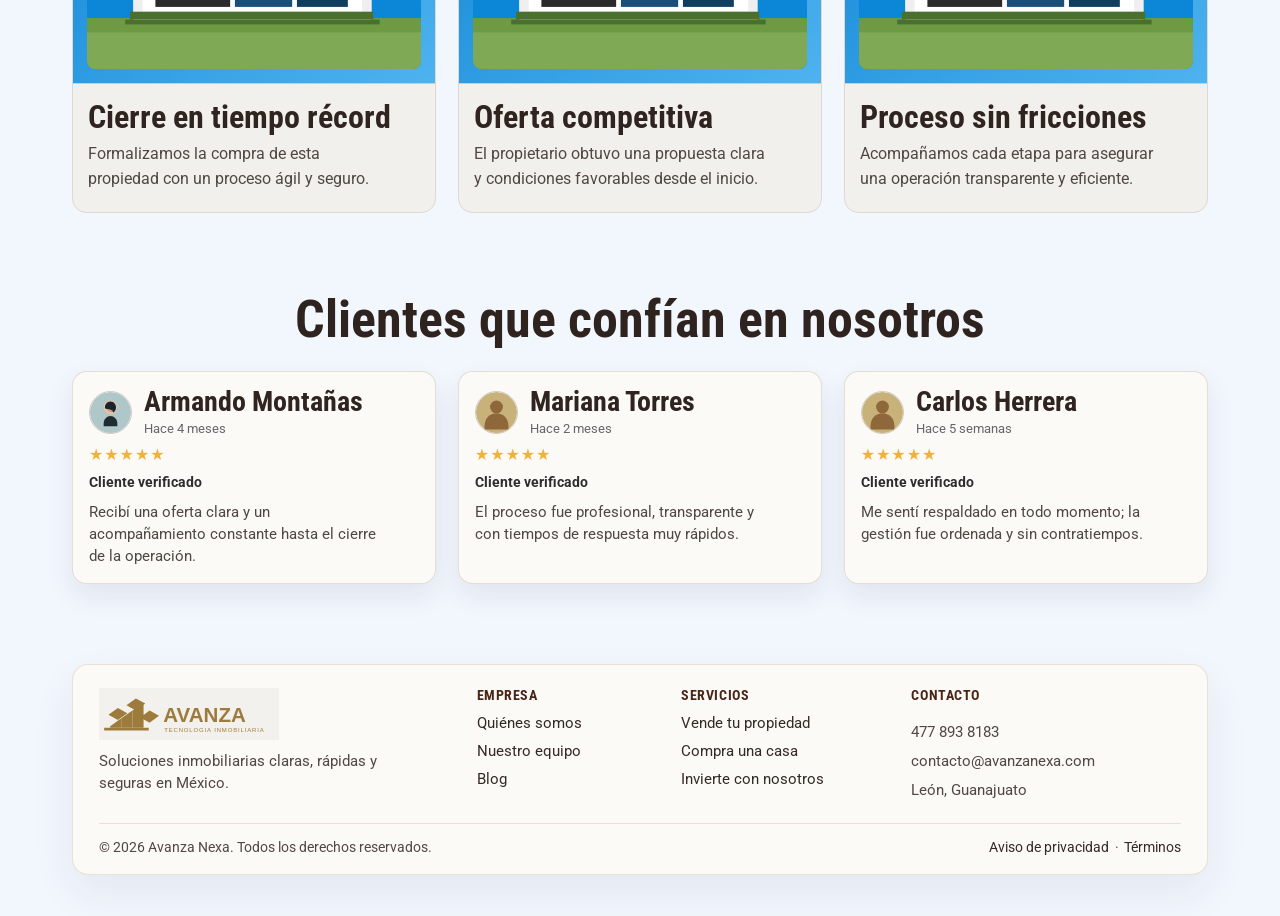
==== commit 4cd70657: "ajustando detalles minimos" ====
--- a/index.html
+++ b/index.html
@@ -88,7 +88,7 @@
 
         <ol class="process-list">
           <li class="process-item">
-            <img class="process-icon" src="./icon-step-01.svg" alt="Paso 01" />
+            <img class="process-icon" src="./step-01.svg" alt="step-01" />
             <details class="process-disclosure">
               <summary class="process-summary">
                 <strong class="process-title">Envíanos los datos de tu propiedad.</strong>
@@ -98,7 +98,7 @@
             </details>
           </li>
           <li class="process-item">
-            <img class="process-icon" src="./icon-step-02.svg" alt="Paso 02" />
+            <img class="process-icon" src="./step-02.svg" alt="step-02" />
             <details class="process-disclosure">
               <summary class="process-summary">
                 <strong class="process-title">Recibe una oferta justa.</strong>
@@ -108,7 +108,7 @@
             </details>
           </li>
           <li class="process-item">
-            <img class="process-icon" src="./icon-step-03.svg" alt="Paso 03" />
+            <img class="process-icon" src="./step-03.svg" alt="step-03" />
             <details class="process-disclosure">
               <summary class="process-summary">
                 <strong class="process-title">Firmemos</strong>
@@ -118,7 +118,7 @@
             </details>
           </li>
           <li class="process-item">
-            <img class="process-icon" src="./icon-step-04.svg" alt="Paso 04" />
+            <img class="process-icon" src="./step-04.svg" alt="step-04" />
             <details class="process-disclosure">
               <summary class="process-summary">
                 <strong class="process-title">Recibe tu dinero y entrega las llaves.</strong>
@@ -136,19 +136,18 @@
     <div class="contact-band-card">
       <div class="contact-intro">
         <h3>¿Necesitas ayuda?</h3>
-        <p>Estamos listos para ayudarte cuando lo necesites.</p>
-      </div>
-
-      <div class="contact-details">
+        <p>Habla con nuestro equipo. Estamos listos para ayudarte cuando lo necesites.</p>
+        <div class="contact-actions">
+          <a class="contact-cta" href="#">Chat en vivo</a>
+          <a class="contact-secondary-cta" href="#">Llamar ahora</a>
+        </div>
+      </div>
+
+      <div class="contact-direct-card">
+        <h4>Contacto directo</h4>
         <div class="contact-group contact-info">
           <p class="contact-item contact-phone">477 893 8183</p>
           <p class="contact-item"><span class="contact-icon">✉</span>contacto@avanzanexa.com</p>
-        </div>
-      </div>
-
-      <div class="contact-actions-panel">
-        <div class="contact-group contact-actions">
-          <a class="contact-cta" href="#">Chat en vivo</a>
         </div>
 
         <div class="contact-group contact-hours-group">
@@ -161,7 +160,7 @@
 
         <div class="contact-group contact-social">
           <p class="contact-social-copy">
-            Síguenos en nuestras redes sociales<br />
+            Redes sociales<br />
             <strong>Avanza Nexa</strong>
           </p>
           <div class="social-list" aria-label="Redes sociales">
@@ -171,7 +170,6 @@
           </div>
         </div>
       </div>
-
     </div>
   </section>
 
@@ -180,11 +178,12 @@
       <article class="service-card">
         <figure class="service-visual">
           <img src="./template-servicio-vende.jpg" alt="Casa lista para vender con Avanza" />
+          <span class="service-badge">Más solicitado</span>
         </figure>
         <div class="service-body">
-          <h4>Vende tu casa en 9 días *</h4>
-          <p>Recibe una propuesta ágil y vende tu propiedad con acompañamiento experto.</p>
-          <a class="service-btn" href="#">Solicitar oferta</a>
+          <h4>Vende tu casa en solo 9 días</h4>
+          <p>Recibe una oferta rápida y vende sin procesos complicados.</p>
+          <a class="service-btn" href="#">Recibir oferta ahora</a>
         </div>
       </article>
 
@@ -193,9 +192,9 @@
           <img src="./template-servicio-compra.jpg" alt="Propiedad disponible para compra" />
         </figure>
         <div class="service-body">
-          <h4>Compra una casa</h4>
-          <p>Conoce propiedades seleccionadas para que encuentres la opción ideal para ti.</p>
-          <a class="service-btn" href="#">Propiedades disponibles</a>
+          <h4>Compra tu próxima casa</h4>
+          <p>Encuentra propiedades seleccionadas según lo que buscas.</p>
+          <a class="service-btn" href="#">Ver propiedades</a>
         </div>
       </article>
 
@@ -204,9 +203,9 @@
           <img src="./template-servicio-invierte.jpg" alt="Inversión inmobiliaria con Avanza" />
         </figure>
         <div class="service-body">
-          <h4>Invierte con nosotros</h4>
-          <p>Accede a oportunidades inmobiliarias con enfoque en rentabilidad y crecimiento.</p>
-          <a class="service-btn" href="#">Como Invertir</a>
+          <h4>Invierte en bienes raíces</h4>
+          <p>Accede a oportunidades inmobiliarias con potencial de crecimiento.</p>
+          <a class="service-btn" href="#">Explorar inversiones</a>
         </div>
       </article>
     </div>
@@ -216,23 +215,26 @@
     <div class="sell-benefits-card">
       <figure class="benefits-visual">
         <img
-          src="./template-beneficios-vender.svg"
-          alt="Collage ilustrado de clientes vendiendo casa"
+          src="./template-servicio-vende.jpg"
+          alt="Asesora entregando llaves a clientes"
         />
       </figure>
 
       <div class="benefits-content">
-        <h3>Somos Avanza</h3>
-        <p>
-          La nueva generación inmobiliaria en México.
-          Somos unión. Somos conexión. Somos revolución inmobiliaria.
-        </p>
+        <span class="benefits-eyebrow">Sobre Avanza</span>
+        <h3>Una nueva forma de vender tu propiedad</h3>
+        <p>Conectamos propietarios con soluciones inmobiliarias rápidas, claras y seguras en México.</p>
+        <p class="benefits-trust">Sin compromiso · Sin visitas innecesarias</p>
         <ul class="benefits-list">
-          <li class="benefits-item"><span class="benefits-check">✓</span>Respuesta comercial en tiempos competitivos.</li>
-          <li class="benefits-item"><span class="benefits-check">✓</span>Sin cargos ocultos ni condiciones inesperadas.</li>
-          <li class="benefits-item"><span class="benefits-check">✓</span>Proceso claro, documentado y transparente.</li>
-          <li class="benefits-item"><span class="benefits-check">✓</span>Asesoría profesional durante todo el proceso.</li>
+          <li class="benefits-item"><span class="benefits-check">✓</span>Respuesta rápida</li>
+          <li class="benefits-item"><span class="benefits-check">✓</span>Sin cargos ocultos</li>
+          <li class="benefits-item"><span class="benefits-check">✓</span>Proceso transparente</li>
+          <li class="benefits-item"><span class="benefits-check">✓</span>Acompañamiento experto</li>
         </ul>
+        <div class="benefits-actions">
+          <a class="benefits-primary" href="#">Conoce cómo funciona</a>
+          <a class="benefits-secondary" href="#">Hablar con un asesor →</a>
+        </div>
       </div>
     </div>
   </section>
@@ -272,107 +274,101 @@
     </div>
   </section>
 
-  <section class="clients-trust" aria-label="Clientes que confían en nosotros">
-    <h3 class="clients-title">Clientes que confían en nosotros</h3>
-    <div class="clients-grid">
-      <article class="client-card">
-        <div class="client-head">
-          <span class="client-avatar">
+  <section class="clients-trust success-cases" aria-label="Clientes que confían en nosotros">
+    <h3 class="clients-title success-title">Clientes que confían en nosotros</h3>
+    <div class="clients-grid success-grid">
+      <article class="success-card">
+        <div class="success-card-head">
+          <span class="success-avatar">
             <img src="./template-cliente-avatar-1.svg" alt="Foto de cliente Armando Montañas" />
           </span>
           <div>
-            <h4 class="client-name">Armando Montañas</h4>
-            <p class="client-city">León, Guanajuato</p>
+            <h4>Armando Montañas</h4>
+            <span class="success-time">Hace 4 meses</span>
           </div>
         </div>
-        <strong class="client-badge">Cliente verificado</strong>
-        <p class="client-text">Recibí una oferta clara y un acompañamiento constante hasta el cierre de la operación.</p>
-      </article>
-
-      <article class="client-card">
-        <div class="client-head">
-          <span class="client-avatar">
+        <div class="success-stars" aria-label="5 estrellas">★★★★★</div>
+        <strong class="success-verified">Cliente verificado</strong>
+        <p>Recibí una oferta clara y un acompañamiento constante hasta el cierre de la operación.</p>
+      </article>
+
+      <article class="success-card">
+        <div class="success-card-head">
+          <span class="success-avatar">
             <img src="./template-cliente-avatar-2.svg" alt="Avatar de cliente Armando Montañas" />
           </span>
           <div>
-            <h4 class="client-name">Mariana Torres</h4>
-            <p class="client-city">León, Guanajuato</p>
+            <h4>Mariana Torres</h4>
+            <span class="success-time">Hace 2 meses</span>
           </div>
         </div>
-        <strong class="client-badge">Cliente verificado</strong>
-        <p class="client-text">El proceso fue profesional, transparente y con tiempos de respuesta muy rápidos.</p>
-      </article>
-
-      <article class="client-card">
-        <div class="client-head">
-          <span class="client-avatar">
+        <div class="success-stars" aria-label="5 estrellas">★★★★★</div>
+        <strong class="success-verified">Cliente verificado</strong>
+        <p>El proceso fue profesional, transparente y con tiempos de respuesta muy rápidos.</p>
+      </article>
+
+      <article class="success-card">
+        <div class="success-card-head">
+          <span class="success-avatar">
             <img src="./template-cliente-avatar-2.svg" alt="Avatar alternativo de cliente verificado" />
           </span>
           <div>
-            <h4 class="client-name">Carlos Herrera</h4>
-            <p class="client-city">León, Guanajuato</p>
+            <h4>Carlos Herrera</h4>
+            <span class="success-time">Hace 5 semanas</span>
           </div>
         </div>
-        <strong class="client-badge">Cliente verificado</strong>
-        <p class="client-text">Me sentí respaldado en todo momento; la gestión fue ordenada y sin contratiempos.</p>
+        <div class="success-stars" aria-label="5 estrellas">★★★★★</div>
+        <strong class="success-verified">Cliente verificado</strong>
+        <p>Me sentí respaldado en todo momento; la gestión fue ordenada y sin contratiempos.</p>
       </article>
     </div>
   </section>
 
   <footer class="site-footer" aria-label="Pie de página">
     <div class="footer-card">
-      <div class="footer-columns">
-        <nav aria-label="Footer vende">
-          <h4 class="footer-title">Vende</h4>
-          <ul class="footer-links">
-            <li><a href="#">Agenda una cita</a></li>
-            <li><a href="#">Solicita una cotización</a></li>
-            <li><a href="#">Publica tu inmueble</a></li>
-          </ul>
-        </nav>
-
-        <nav aria-label="Footer compra">
-          <h4 class="footer-title">Compra</h4>
-          <ul class="footer-links">
-            <li><a href="#">Explorar propiedades</a></li>
-          </ul>
-        </nav>
-
-        <nav aria-label="Footer avanza">
-          <h4 class="footer-title">Avanza</h4>
-          <ul class="footer-links">
-            <li><a href="#">Quiénes somos</a></li>
-            <li><a href="#">Nuestro equipo</a></li>
-            <li><a href="#">Blog ↗</a></li>
-          </ul>
-        </nav>
-
-        <nav aria-label="Footer legal">
-          <h4 class="footer-title">Legal</h4>
-          <ul class="footer-links">
-            <li><a href="#">Aviso de privacidad</a></li>
-            <li><a href="#">Términos y condiciones</a></li>
-          </ul>
-        </nav>
-
-        <div class="footer-help">
-          <h4 class="footer-title">Ayuda</h4>
-          <p>Preguntas frecuentes</p>
-          <p>Soporte</p>
-          <p>Horarios de atención ↗</p>
-          <p class="strong">Atención por WhatsApp</p>
-          <p class="muted">Lunes a sábado, 24 horas</p>
-          <p>◔ 477 893 8183</p>
-          <p class="strong">Dirección de oficinas</p>
-          <p class="muted">Calle 5 de Febrero, Núm. 424B,<br />Centro, León, Guanajuato.</p>
-        </div>
-      </div>
-
-      <div class="footer-logo-wrap">
-        <img class="footer-logo" src="./template-footer-logo-avanza.svg" alt="Logo Avanza tecnología inmobiliaria" />
+      <div class="footer-main">
+        <div class="footer-brand">
+          <img class="footer-logo" src="./template-footer-logo-avanza.svg" alt="Avanza tecnología inmobiliaria" />
+          <p>Soluciones inmobiliarias claras, rápidas y seguras en México.</p>
+        </div>
+
+        <div class="footer-link-groups">
+          <nav aria-label="Footer empresa">
+            <h4 class="footer-title">Empresa</h4>
+            <ul class="footer-links">
+              <li><a href="#">Quiénes somos</a></li>
+              <li><a href="#">Nuestro equipo</a></li>
+              <li><a href="#">Blog</a></li>
+            </ul>
+          </nav>
+
+          <nav aria-label="Footer servicios">
+            <h4 class="footer-title">Servicios</h4>
+            <ul class="footer-links">
+              <li><a href="#">Vende tu propiedad</a></li>
+              <li><a href="#">Compra una casa</a></li>
+              <li><a href="#">Invierte con nosotros</a></li>
+            </ul>
+          </nav>
+        </div>
+
+        <div class="footer-contact">
+          <h4 class="footer-title">Contacto</h4>
+          <p>477 893 8183</p>
+          <p>contacto@avanzanexa.com</p>
+          <p>León, Guanajuato</p>
+        </div>
+      </div>
+
+      <div class="footer-bottom">
+        <p>© 2026 Avanza Nexa. Todos los derechos reservados.</p>
+        <div class="footer-legal-links" aria-label="Enlaces legales">
+          <a href="#">Aviso de privacidad</a>
+          <span>·</span>
+          <a href="#">Términos</a>
+        </div>
       </div>
     </div>
   </footer>
 </body>
 </html>
-
--- a/styles.css
+++ b/styles.css
@@ -606,11 +606,11 @@
     }
 
     .process-icon {
-      width: 1.75rem;
-      height: 1.75rem;
+      width: 2.5rem;
+      height: 2.5rem;
       display: block;
       flex-shrink: 0;
-      margin-top: 0.02rem;
+      margin-top: -0.08rem;
     }
 
     .process-disclosure {
@@ -665,39 +665,22 @@
     }
 
     .contact-band-card {
-      background: rgba(248, 252, 255, 0.94);
-      border: 1px solid #dce8f4;
-      border-radius: 1rem;
-      padding: 2.5rem 3rem;
-      display: grid;
-      grid-template-columns: minmax(0, 1.05fr) minmax(0, 0.95fr) minmax(0, 1fr);
+      background: #f8fbff;
+      border: 1px solid rgba(220, 232, 244, 0.86);
+      border-radius: 1.15rem;
+      padding: clamp(2rem, 4vw, 3rem);
+      display: grid;
+      grid-template-columns: minmax(0, 1fr) minmax(320px, 0.82fr);
       gap: clamp(2.2rem, 5vw, 4rem);
       align-items: center;
       position: relative;
       overflow: hidden;
-    }
-
-    .contact-band-card::before {
-      content: "";
-      position: absolute;
-      right: -42px;
-      top: -54px;
-      width: 128px;
-      height: 92px;
-      background: rgba(166, 125, 61, 0.2);
-      border-radius: 1.1rem;
-      transform: rotate(45deg);
-    }
-
+      box-shadow: 0 18px 45px rgba(22, 44, 69, 0.08);
+    }
+
+    .contact-band-card::before,
     .contact-band-card::after {
-      content: "";
-      position: absolute;
-      right: 74px;
-      top: 72px;
-      width: 42px;
-      height: 42px;
-      background: rgba(166, 125, 61, 0.14);
-      border-radius: 999px;
+      display: none;
     }
 
     .contact-intro {
@@ -711,11 +694,12 @@
 
     .contact-intro h3 {
       font-family: "Roboto Condensed", "Roboto", sans-serif;
-      font-size: clamp(2.35rem, 4vw, 3.55rem);
+      font-size: clamp(2.15rem, 3.7vw, 3.25rem);
+      font-weight: 700;
       line-height: 1;
       letter-spacing: 0;
       color: var(--color-text);
-      margin-bottom: 0.7rem;
+      margin-bottom: 1.25rem;
     }
 
     .contact-intro p {
@@ -726,38 +710,50 @@
       font-size: 1.05rem;
     }
 
-    .contact-details {
+    .contact-direct-card {
       color: var(--color-text);
       display: grid;
-      gap: 0.75rem;
+      gap: 1.35rem;
       position: relative;
       z-index: 1;
-      background: transparent;
-      border: 0;
-      border-radius: 0;
-      padding: 0;
+      background: #ffffff;
+      border: 1px solid rgba(220, 232, 244, 0.9);
+      border-radius: 1rem;
+      padding: 1.8rem;
       max-width: none;
       justify-self: stretch;
       align-self: center;
+      box-shadow: 0 14px 32px rgba(22, 44, 69, 0.08);
+    }
+
+    .contact-direct-card h4 {
+      font-family: "Roboto Condensed", "Roboto", sans-serif;
+      font-size: 0.95rem;
+      line-height: 1;
+      color: rgba(31, 75, 116, 0.82);
+      letter-spacing: 0.04em;
+      margin: 0;
+      text-transform: uppercase;
     }
 
     .contact-group {
       display: grid;
-      gap: 0.35rem;
+      gap: 0.75rem;
       padding-bottom: 0;
       border-bottom: 0;
     }
 
     .contact-group:last-child {
-      border-bottom: 0;
       padding-bottom: 0;
     }
 
-    .contact-actions-panel {
+    .contact-actions {
       position: relative;
       z-index: 1;
-      display: grid;
-      gap: 1.05rem;
+      display: flex;
+      flex-wrap: wrap;
+      gap: 0.75rem;
+      margin-top: 1.55rem;
       padding-left: 0;
     }
 
@@ -780,7 +776,7 @@
     .contact-hours {
       color: var(--color-text);
       margin-bottom: 0;
-      line-height: 1.35;
+      line-height: 1.45;
       font-size: 0.86rem;
     }
 
@@ -812,11 +808,11 @@
 
     .contact-phone {
       color: var(--color-text);
-      font-weight: 700;
-      font-family: "Roboto Condensed", "Roboto", sans-serif;
-      font-size: clamp(1.55rem, 2.4vw, 2.1rem);
+      font-weight: 800;
+      font-family: "Roboto Condensed", "Roboto", sans-serif;
+      font-size: clamp(1.85rem, 2.7vw, 2.45rem);
       line-height: 1;
-      margin-bottom: 0.45rem;
+      margin-bottom: 0.35rem;
     }
 
     .contact-icon {
@@ -830,8 +826,9 @@
     .contact-social-copy {
       margin: 0;
       color: var(--color-muted);
-      line-height: 1.5;
-      font-size: 0.78rem;
+      line-height: 1.45;
+      font-size: 0.7rem;
+      opacity: 0.72;
     }
 
     .contact-social-copy strong {
@@ -856,16 +853,34 @@
       box-shadow: 0 12px 26px rgba(166, 125, 61, 0.22);
     }
 
+    .contact-secondary-cta {
+      margin-top: 0;
+      display: inline-flex;
+      align-items: center;
+      justify-content: center;
+      min-height: 2.55rem;
+      width: fit-content;
+      padding: 0.55rem 1.25rem;
+      border-radius: 999px;
+      border: 1px solid rgba(93, 139, 186, 0.36);
+      color: rgba(31, 75, 116, 0.86);
+      font-size: 0.9rem;
+      font-weight: 700;
+      background: rgba(255, 255, 255, 0.34);
+      text-decoration: none;
+    }
+
     .social-list {
       display: flex;
-      gap: 0.35rem;
-      margin-top: 0.35rem;
-      align-items: center;
+      gap: 0.3rem;
+      margin-top: 0.3rem;
+      align-items: center;
+      opacity: 0.74;
     }
 
     .social-pill {
-      width: 1.25rem;
-      height: 1.25rem;
+      width: 1rem;
+      height: 1rem;
       border-radius: 999px;
       display: inline-grid;
       place-items: center;
@@ -900,7 +915,8 @@
     .services-list {
       display: grid;
       grid-template-columns: repeat(3, minmax(0, 1fr));
-      gap: 1.2rem;
+      gap: 1.25rem;
+      align-items: stretch;
     }
 
     .service-card {
@@ -909,35 +925,76 @@
       border-radius: 0.9rem;
       overflow: hidden;
       display: grid;
-      grid-template-rows: auto 1fr;
+      grid-template-rows: 150px 1fr;
+      min-height: 395px;
+      transition: transform 0.2s ease, box-shadow 0.2s ease, border-color 0.2s ease;
+    }
+
+    .service-card:hover {
+      transform: translateY(-4px);
+      border-color: rgba(166, 125, 61, 0.42);
+      box-shadow: 0 18px 40px rgba(22, 44, 69, 0.14);
     }
 
     .service-visual {
       background: #d7cfaf;
-      min-height: 190px;
+      min-height: 0;
       display: block;
       padding: 0;
       border-bottom: 1px solid #d6ccb8;
+      position: relative;
+      overflow: hidden;
+    }
+
+    .service-visual::after {
+      content: "";
+      position: absolute;
+      inset: 0;
+      background: linear-gradient(180deg, rgba(22, 44, 69, 0.22), rgba(22, 44, 69, 0.38));
+      pointer-events: none;
     }
 
     .service-visual img {
       width: 100%;
-      height: 220px;
+      height: 100%;
       display: block;
       object-fit: cover;
+      transition: transform 0.25s ease;
+    }
+
+    .service-card:hover .service-visual img {
+      transform: scale(1.035);
+    }
+
+    .service-badge {
+      position: absolute;
+      left: 1rem;
+      top: 1rem;
+      z-index: 1;
+      display: inline-flex;
+      align-items: center;
+      min-height: 1.8rem;
+      padding: 0.35rem 0.75rem;
+      border-radius: 999px;
+      background: var(--color-brand);
+      color: #fff;
+      font-size: 0.78rem;
+      font-weight: 700;
+      box-shadow: 0 10px 22px rgba(22, 44, 69, 0.18);
     }
 
     .service-body {
-      padding: 1rem 0.9rem 1.2rem;
+      padding: 1rem 1rem 1.05rem;
       display: flex;
       flex-direction: column;
-      gap: 0.6rem;
+      gap: 0.65rem;
+      align-items: flex-start;
     }
 
     .service-body h4 {
       font-family: "Roboto Condensed", "Roboto", sans-serif;
-      font-size: 2rem;
-      line-height: 1;
+      font-size: clamp(1.65rem, 2.5vw, 2rem);
+      line-height: 1.02;
       color: #2f2420;
     }
 
@@ -945,28 +1002,29 @@
       margin: 0;
       max-width: 32ch;
       color: #4f4742;
-      line-height: 1.55;
-      min-height: 3.1rem;
+      line-height: 1.45;
+      min-height: 3.25rem;
     }
 
     .service-btn {
       align-self: flex-start;
-      margin-top: 0.45rem;
+      margin-top: auto;
       display: inline-flex;
       align-items: center;
       justify-content: center;
-      min-height: 2.45rem;
-      padding: 0.5rem 1.45rem;
+      min-height: 2.35rem;
+      padding: 0.45rem 1.15rem;
       border-radius: 999px;
       border: 1px solid #9a7a46;
       background: #ad8a50;
       color: #fff;
-      font-size: 1.1rem;
-      font-weight: 500;
+      font-size: 0.88rem;
+      font-weight: 700;
       text-decoration: none;
       transition: background 0.2s ease;
     }
 
+    .service-card:hover .service-btn,
     .service-btn:hover {
       background: #9a7a46;
     }
@@ -979,14 +1037,15 @@
     }
 
     .sell-benefits-card {
-      background: #f5f4f1;
-      border: 1px solid #e2dbcf;
-      border-radius: 1rem;
-      padding: 2rem;
+      background: #fbfaf7;
+      border: 1px solid rgba(224, 216, 204, 0.72);
+      border-radius: 1.35rem;
+      padding: clamp(2.4rem, 4.6vw, 3.45rem);
       display: grid;
       grid-template-columns: minmax(280px, 1fr) minmax(0, 1fr);
-      gap: 2rem;
-      align-items: center;
+      gap: clamp(2.8rem, 6vw, 5rem);
+      align-items: center;
+      box-shadow: 0 22px 55px rgba(22, 44, 69, 0.1);
     }
 
     .benefits-visual {
@@ -994,33 +1053,53 @@
     }
 
     .benefits-visual img {
-      width: min(100%, 500px);
-      height: auto;
+      width: 100%;
+      height: 365px;
       display: block;
-      border-radius: 0.7rem;
+      object-fit: cover;
+      border-radius: 1rem;
+      box-shadow: 0 16px 34px rgba(22, 44, 69, 0.1);
+    }
+
+    .benefits-eyebrow {
+      display: inline-flex;
+      margin-bottom: 0.7rem;
+      color: var(--color-brand);
+      font-size: 0.82rem;
+      font-weight: 700;
+      line-height: 1;
+      text-transform: uppercase;
     }
 
     .benefits-content h3 {
       font-family: "Roboto Condensed", "Roboto", sans-serif;
-      font-size: clamp(2.2rem, 4.1vw, 3.6rem);
-      line-height: 0.96;
-      letter-spacing: -0.02em;
+      font-size: clamp(2.15rem, 3.7vw, 3.3rem);
+      line-height: 1;
+      letter-spacing: 0;
       color: #2d221e;
-      max-width: 16ch;
-      margin-bottom: 0.8rem;
+      max-width: 15ch;
+      margin-bottom: 1.05rem;
     }
 
     .benefits-content > p {
-      margin: 0 0 1.2rem;
+      margin: 0 0 0.65rem;
       color: #4f4540;
-      max-width: 44ch;
+      max-width: 42ch;
       line-height: 1.55;
+      font-size: 0.96rem;
+    }
+
+    .benefits-trust {
+      color: var(--color-secondary);
+      font-weight: 700;
+      margin-bottom: 1.45rem;
     }
 
     .benefits-list {
       list-style: none;
       display: grid;
-      gap: 0.7rem;
+      grid-template-columns: repeat(2, minmax(0, 1fr));
+      gap: 0.72rem;
     }
 
     .benefits-item {
@@ -1028,7 +1107,12 @@
       align-items: center;
       gap: 0.6rem;
       color: #352b26;
-      font-weight: 500;
+      font-weight: 700;
+      min-height: 3.05rem;
+      padding: 0.62rem 0.72rem;
+      border-radius: 0.75rem;
+      background: #ffffff;
+      border: 1px solid rgba(224, 216, 204, 0.78);
     }
 
     .benefits-check {
@@ -1044,6 +1128,46 @@
       flex-shrink: 0;
     }
 
+    .benefits-actions {
+      display: flex;
+      flex-wrap: wrap;
+      align-items: center;
+      gap: 1rem;
+      margin-top: 1.65rem;
+    }
+
+    .benefits-primary,
+    .benefits-secondary {
+      min-height: 2.85rem;
+      display: inline-flex;
+      align-items: center;
+      justify-content: center;
+      border-radius: 999px;
+      font-size: 0.95rem;
+      font-weight: 700;
+      text-decoration: none;
+    }
+
+    .benefits-primary {
+      padding: 0.72rem 1.75rem;
+      background: var(--color-brand);
+      border: 1px solid var(--color-brand);
+      color: #fff;
+      box-shadow: 0 12px 26px rgba(166, 125, 61, 0.2);
+      transition: background 0.2s ease, border-color 0.2s ease, transform 0.2s ease;
+    }
+
+    .benefits-primary:hover {
+      background: var(--color-brand-dark);
+      border-color: var(--color-brand-dark);
+      transform: translateY(-1px);
+    }
+
+    .benefits-secondary {
+      padding: 0.65rem 0.2rem;
+      color: var(--color-secondary);
+    }
+
     .success-cases {
       max-width: 1200px;
       margin: 0 auto;
@@ -1110,6 +1234,76 @@
       max-width: 33ch;
     }
 
+    .clients-trust .success-card {
+      background: #fbfaf7;
+      border: 1px solid rgba(224, 216, 204, 0.82);
+      border-radius: 0.9rem;
+      padding: 1rem;
+      display: grid;
+      gap: 0.65rem;
+      align-content: start;
+      box-shadow: 0 12px 28px rgba(22, 44, 69, 0.08);
+      overflow: visible;
+    }
+
+    .success-card-head {
+      display: flex;
+      align-items: center;
+      gap: 0.75rem;
+    }
+
+    .success-avatar {
+      width: 2.7rem;
+      height: 2.7rem;
+      border-radius: 999px;
+      overflow: hidden;
+      border: 1px solid #d1c8ba;
+      flex-shrink: 0;
+      background: #eef4ff;
+    }
+
+    .success-avatar img {
+      width: 100%;
+      height: 100%;
+      display: block;
+      object-fit: cover;
+    }
+
+    .clients-trust .success-card h4 {
+      font-family: "Roboto Condensed", "Roboto", sans-serif;
+      font-size: 1.75rem;
+      line-height: 1;
+      color: #2f2420;
+      margin: 0 0 0.15rem;
+    }
+
+    .success-time {
+      color: var(--color-muted);
+      font-size: 0.82rem;
+      line-height: 1;
+    }
+
+    .success-stars {
+      color: #f1b13e;
+      font-size: 1rem;
+      letter-spacing: 0.06em;
+      line-height: 1;
+    }
+
+    .success-verified {
+      color: var(--color-text);
+      font-size: 0.86rem;
+      line-height: 1.2;
+    }
+
+    .clients-trust .success-card p {
+      margin: 0;
+      color: #4f4742;
+      line-height: 1.5;
+      font-size: 0.92rem;
+      max-width: 36ch;
+    }
+
     .clients-trust {
       max-width: 1200px;
       margin: 0 auto;
@@ -1132,64 +1326,6 @@
       gap: 1.35rem;
     }
 
-    .client-card {
-      background: #f2f0ec;
-      border: 1px solid #e0d8cc;
-      border-radius: 0.9rem;
-      padding: 1rem;
-      display: grid;
-      gap: 0.95rem;
-    }
-
-    .client-head {
-      display: flex;
-      align-items: center;
-      gap: 0.7rem;
-    }
-
-    .client-avatar {
-      width: 2.8rem;
-      height: 2.8rem;
-      border-radius: 999px;
-      overflow: hidden;
-      border: 1px solid #d1c8ba;
-      flex-shrink: 0;
-    }
-
-    .client-avatar img {
-      width: 100%;
-      height: 100%;
-      display: block;
-      object-fit: cover;
-    }
-
-    .client-name {
-      font-family: "Roboto Condensed", "Roboto", sans-serif;
-      font-size: 1.95rem;
-      line-height: 1;
-      color: #2f2420;
-      margin-bottom: 0.2rem;
-    }
-
-    .client-city {
-      color: #4e4540;
-      font-size: 0.95rem;
-    }
-
-    .client-badge {
-      font-family: "Roboto Condensed", "Roboto", sans-serif;
-      font-size: 1.35rem;
-      color: #2d241f;
-      line-height: 1;
-    }
-
-    .client-text {
-      margin: 0;
-      color: #4f4742;
-      line-height: 1.5;
-      max-width: 36ch;
-    }
-
     .site-footer {
       max-width: 1200px;
       margin: 0 auto;
@@ -1198,36 +1334,59 @@
     }
 
     .footer-card {
-      background: #f3f1ed;
-      border-top: 1px solid #dfd8cd;
-      padding: 1.7rem 1.4rem 1.3rem;
-    }
-
-    .footer-columns {
-      display: grid;
-      grid-template-columns: repeat(5, minmax(0, 1fr));
-      gap: 1.2rem;
+      background: #fbfaf7;
+      border: 1px solid rgba(224, 216, 204, 0.72);
+      border-radius: 1rem;
+      box-shadow: 0 18px 44px rgba(39, 50, 66, 0.07);
+      padding: 1.45rem 1.6rem 1rem;
+    }
+
+    .footer-main {
+      display: grid;
+      grid-template-columns: minmax(0, 1.15fr) minmax(0, 1.35fr) minmax(0, 0.95fr);
+      gap: clamp(1.5rem, 4vw, 3.25rem);
       align-items: start;
-      margin-bottom: 1.7rem;
+    }
+
+    .footer-brand {
+      display: grid;
+      gap: 0.65rem;
+      max-width: 18rem;
     }
 
     .footer-title {
       font-family: "Roboto Condensed", "Roboto", sans-serif;
-      font-size: 1.25rem;
+      font-size: 0.88rem;
       line-height: 1;
-      color: #2e241f;
-      margin-bottom: 0.55rem;
+      color: var(--color-brand-dark);
+      letter-spacing: 0.04em;
+      margin-bottom: 0.7rem;
+      text-transform: uppercase;
+    }
+
+    .footer-brand p,
+    .footer-contact p {
+      color: #514743;
+      font-size: 0.95rem;
+      line-height: 1.45;
+      margin: 0;
+    }
+
+    .footer-link-groups {
+      display: grid;
+      grid-template-columns: repeat(2, minmax(0, 1fr));
+      gap: 1.6rem;
     }
 
     .footer-links {
       list-style: none;
       display: grid;
-      gap: 0.4rem;
+      gap: 0.45rem;
     }
 
     .footer-links a {
       color: #342a25;
-      font-size: 1.02rem;
+      font-size: 0.95rem;
       line-height: 1.35;
     }
 
@@ -1235,31 +1394,48 @@
       color: #8d6d3a;
     }
 
-    .footer-help p {
-      margin: 0 0 0.3rem;
-      color: #2f2622;
-      line-height: 1.3;
-      max-width: 26ch;
-    }
-
-    .footer-help .muted {
-      color: #514743;
-    }
-
-    .footer-help .strong {
-      font-weight: 700;
-    }
-
-    .footer-logo-wrap {
-      border-top: 1px solid #dfd8cd;
-      padding-top: 1.1rem;
-      width: fit-content;
+    .footer-contact {
+      display: grid;
+      gap: 0.45rem;
     }
 
     .footer-logo {
-      width: min(100%, 260px);
+      width: min(100%, 180px);
       height: auto;
       display: block;
+    }
+
+    .footer-bottom {
+      align-items: center;
+      border-top: 1px solid rgba(224, 216, 204, 0.72);
+      display: flex;
+      flex-wrap: wrap;
+      gap: 0.75rem 1.25rem;
+      justify-content: space-between;
+      margin-top: 1.35rem;
+      padding-top: 0.9rem;
+    }
+
+    .footer-bottom p,
+    .footer-legal-links {
+      color: #514743;
+      font-size: 0.88rem;
+      line-height: 1.4;
+      margin: 0;
+    }
+
+    .footer-legal-links {
+      align-items: center;
+      display: flex;
+      gap: 0.35rem;
+    }
+
+    .footer-legal-links a {
+      color: #342a25;
+    }
+
+    .footer-legal-links a:hover {
+      color: #8d6d3a;
     }
 
     @media (max-width: 900px) {
@@ -1300,6 +1476,11 @@
         grid-template-columns: 1fr;
       }
 
+      .service-card {
+        min-height: auto;
+        grid-template-rows: 170px auto;
+      }
+
       .sell-benefits-card {
         grid-template-columns: 1fr;
       }
@@ -1312,8 +1493,12 @@
         grid-template-columns: 1fr;
       }
 
-      .footer-columns {
-        grid-template-columns: repeat(2, minmax(0, 1fr));
+      .footer-main {
+        grid-template-columns: 1fr;
+      }
+
+      .footer-link-groups {
+        max-width: 34rem;
       }
     }
 
@@ -1426,19 +1611,42 @@
         padding: 1.35rem 1.1rem;
       }
 
-      .contact-cta {
+      .contact-cta,
+      .contact-secondary-cta {
         width: 100%;
+      }
+
+      .contact-direct-card {
+        padding: 1.15rem;
       }
 
       .sell-benefits-card {
         padding: 1.35rem 1.1rem;
       }
 
-      .success-card-visual {
-        min-height: 205px;
-      }
-
-      .footer-columns {
+      .benefits-visual img {
+        height: 260px;
+      }
+
+      .benefits-list {
+        grid-template-columns: 1fr;
+      }
+
+      .benefits-actions,
+      .benefits-primary,
+      .benefits-secondary {
+        width: 100%;
+      }
+
+      .service-body p {
+        min-height: auto;
+      }
+
+      .service-btn {
+        width: 100%;
+      }
+
+      .footer-link-groups {
         grid-template-columns: 1fr;
       }
 
@@ -1446,4 +1654,9 @@
         padding-left: 1rem;
         padding-right: 1rem;
       }
-    }
+
+      .footer-bottom {
+        align-items: flex-start;
+        display: grid;
+      }
+    }
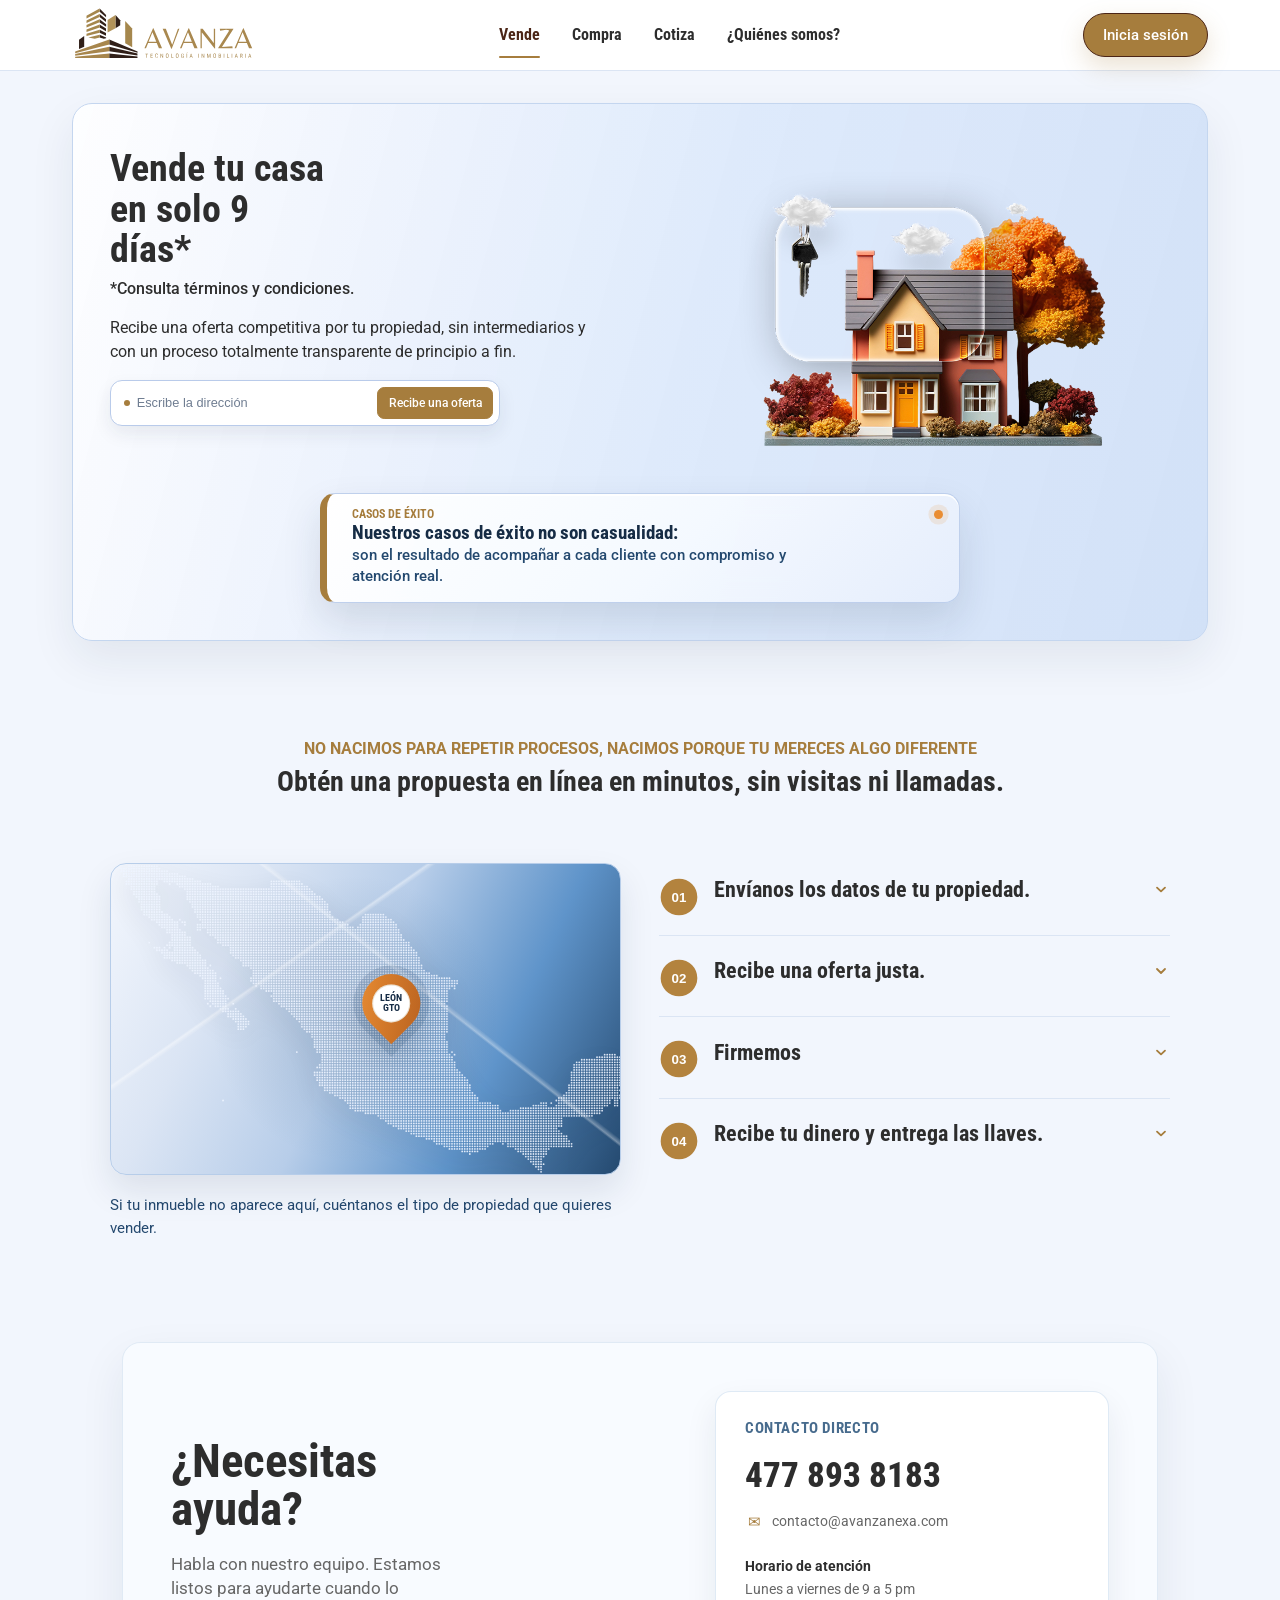
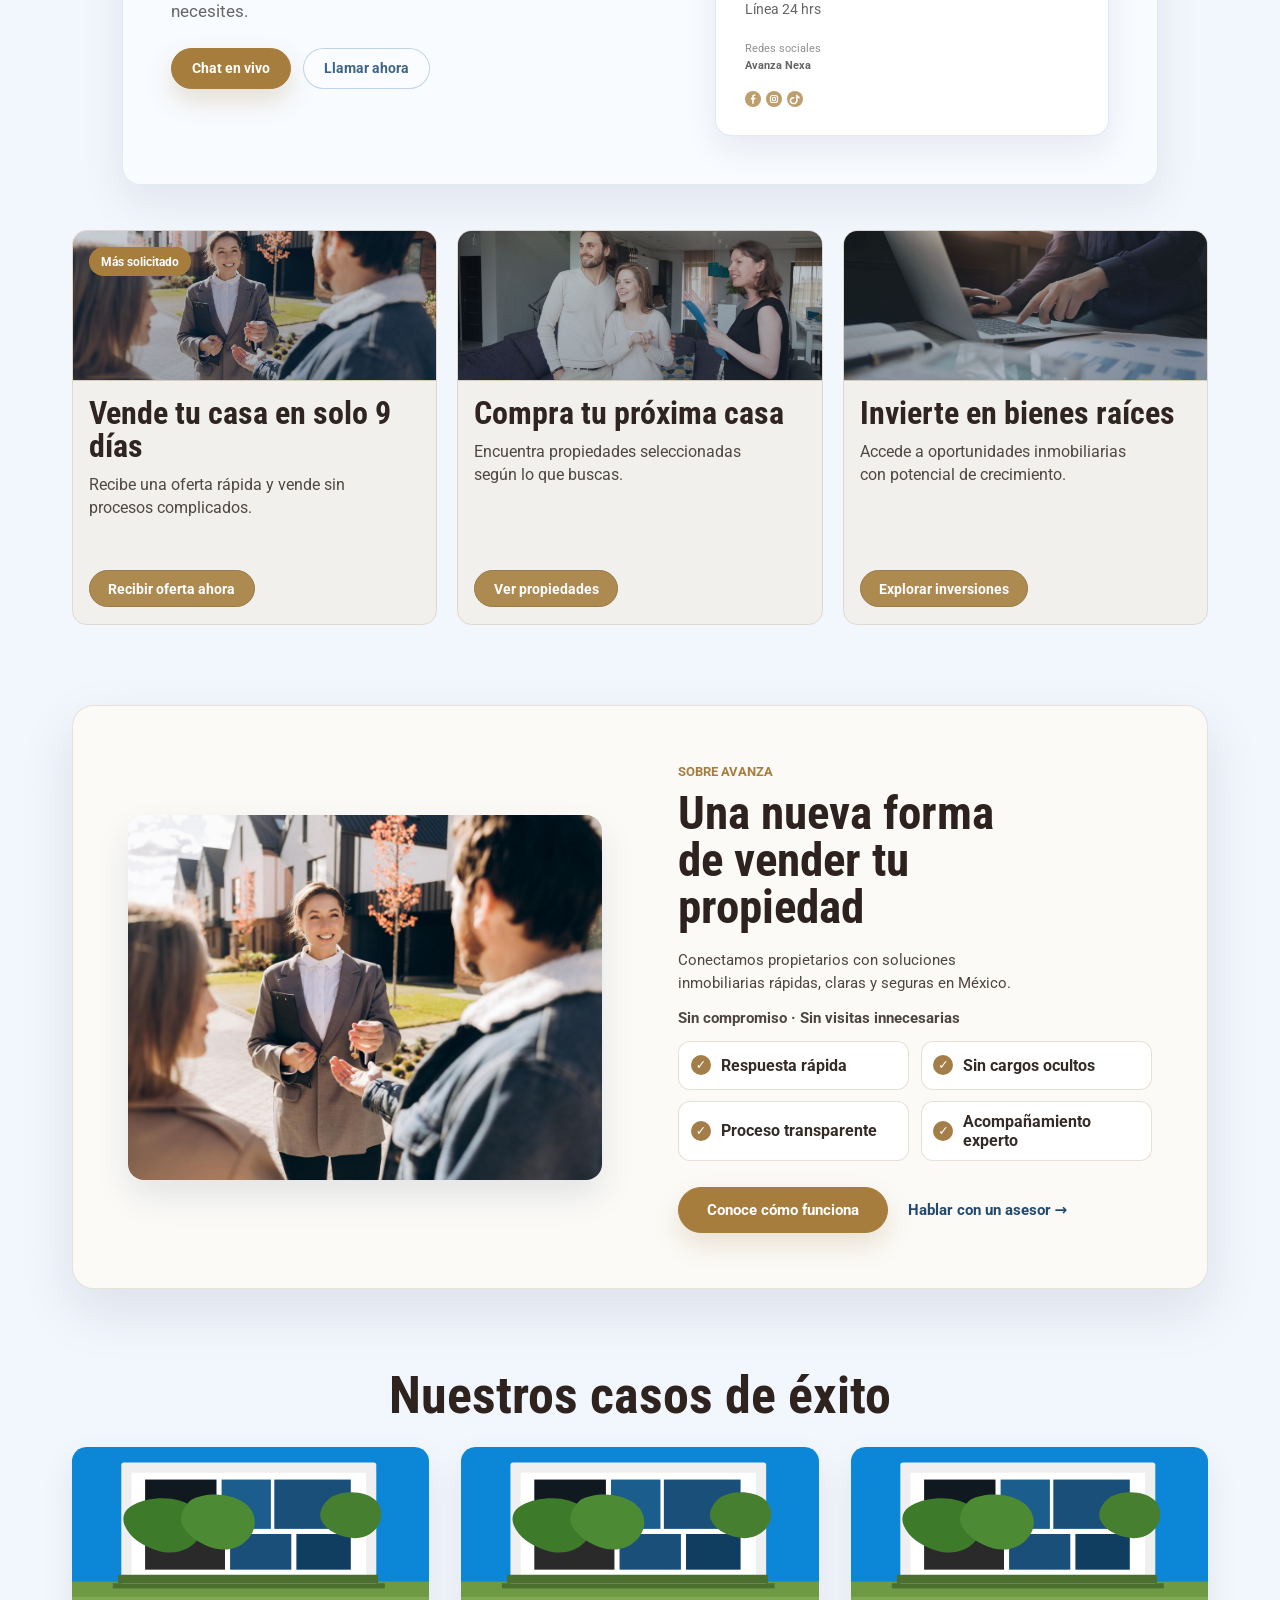
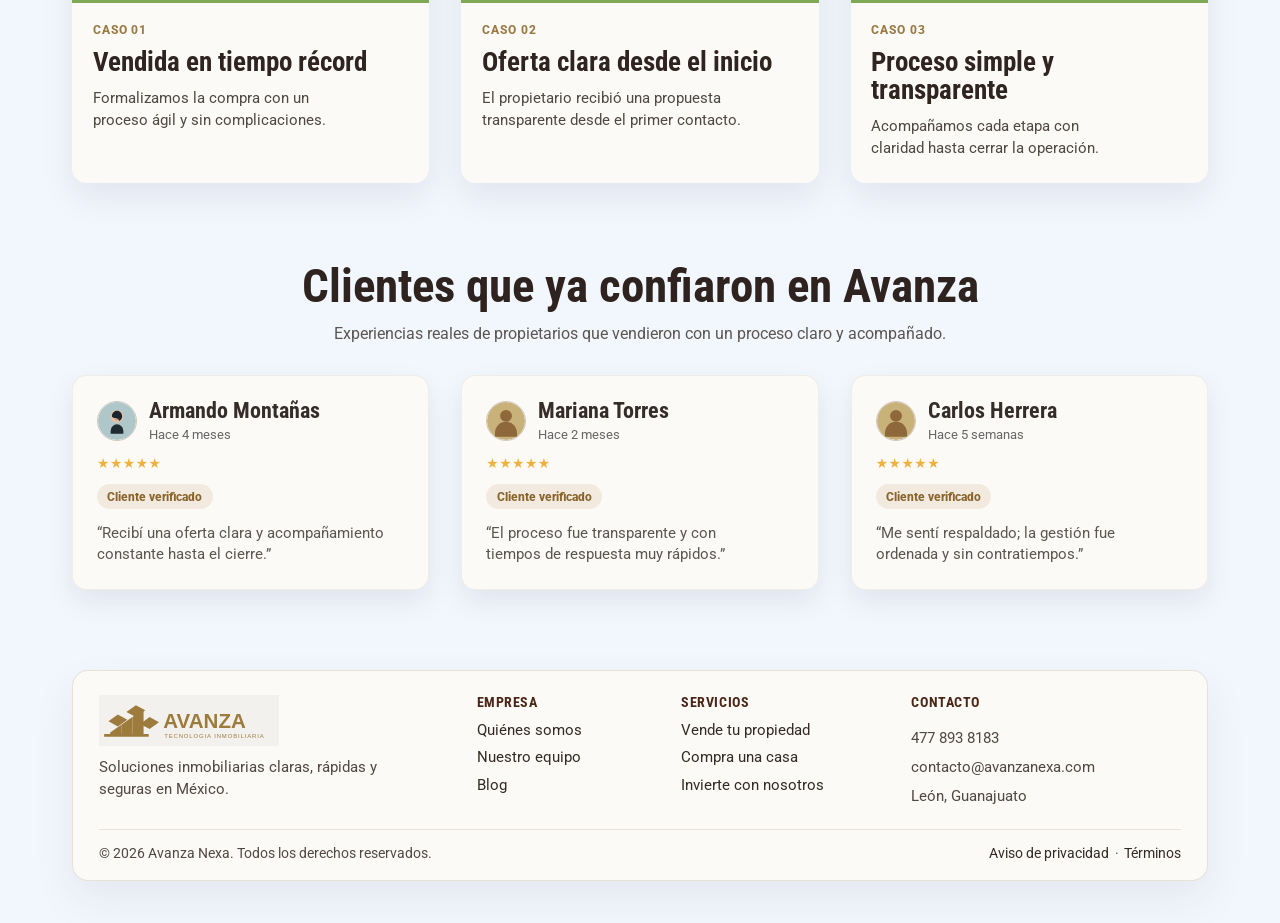
==== commit ff725173: "finalizando" ====
--- a/index.html
+++ b/index.html
@@ -247,8 +247,9 @@
           <img src="./template-caso-exito-casa.svg" alt="Casa vendida por Avanza Nexa" />
         </figure>
         <div class="success-card-body">
-          <h4>Cierre en tiempo récord</h4>
-          <p>Formalizamos la compra de esta propiedad con un proceso ágil y seguro.</p>
+          <span class="success-case-label">Caso 01</span>
+          <h4>Vendida en tiempo récord</h4>
+          <p>Formalizamos la compra con un proceso ágil y sin complicaciones.</p>
         </div>
       </article>
 
@@ -257,8 +258,9 @@
           <img src="./template-caso-exito-casa.svg" alt="Segundo caso de casa vendida" />
         </figure>
         <div class="success-card-body">
-          <h4>Oferta competitiva</h4>
-          <p>El propietario obtuvo una propuesta clara y condiciones favorables desde el inicio.</p>
+          <span class="success-case-label">Caso 02</span>
+          <h4>Oferta clara desde el inicio</h4>
+          <p>El propietario recibió una propuesta transparente desde el primer contacto.</p>
         </div>
       </article>
 
@@ -267,15 +269,17 @@
           <img src="./template-caso-exito-casa.svg" alt="Tercer caso de casa vendida" />
         </figure>
         <div class="success-card-body">
-          <h4>Proceso sin fricciones</h4>
-          <p>Acompañamos cada etapa para asegurar una operación transparente y eficiente.</p>
+          <span class="success-case-label">Caso 03</span>
+          <h4>Proceso simple y transparente</h4>
+          <p>Acompañamos cada etapa con claridad hasta cerrar la operación.</p>
         </div>
       </article>
     </div>
   </section>
 
   <section class="clients-trust success-cases" aria-label="Clientes que confían en nosotros">
-    <h3 class="clients-title success-title">Clientes que confían en nosotros</h3>
+    <h3 class="clients-title success-title">Clientes que ya confiaron en Avanza</h3>
+    <p class="clients-subtitle">Experiencias reales de propietarios que vendieron con un proceso claro y acompañado.</p>
     <div class="clients-grid success-grid">
       <article class="success-card">
         <div class="success-card-head">
@@ -289,7 +293,7 @@
         </div>
         <div class="success-stars" aria-label="5 estrellas">★★★★★</div>
         <strong class="success-verified">Cliente verificado</strong>
-        <p>Recibí una oferta clara y un acompañamiento constante hasta el cierre de la operación.</p>
+        <p>“Recibí una oferta clara y acompañamiento constante hasta el cierre.”</p>
       </article>
 
       <article class="success-card">
@@ -304,7 +308,7 @@
         </div>
         <div class="success-stars" aria-label="5 estrellas">★★★★★</div>
         <strong class="success-verified">Cliente verificado</strong>
-        <p>El proceso fue profesional, transparente y con tiempos de respuesta muy rápidos.</p>
+        <p>“El proceso fue transparente y con tiempos de respuesta muy rápidos.”</p>
       </article>
 
       <article class="success-card">
@@ -319,7 +323,7 @@
         </div>
         <div class="success-stars" aria-label="5 estrellas">★★★★★</div>
         <strong class="success-verified">Cliente verificado</strong>
-        <p>Me sentí respaldado en todo momento; la gestión fue ordenada y sin contratiempos.</p>
+        <p>“Me sentí respaldado; la gestión fue ordenada y sin contratiempos.”</p>
       </article>
     </div>
   </section>
--- a/styles.css
+++ b/styles.css
@@ -1187,23 +1187,30 @@
     .success-grid {
       display: grid;
       grid-template-columns: repeat(3, minmax(0, 1fr));
-      gap: 1.35rem;
+      gap: clamp(1.5rem, 2.6vw, 2rem);
     }
 
     .success-card {
-      background: #f2f0ec;
-      border: 1px solid #e0d8cc;
+      background: #fbfaf7;
+      border: 0;
       border-radius: 0.9rem;
       overflow: hidden;
       display: flex;
       flex-direction: column;
+      min-height: 100%;
+      box-shadow: 0 14px 34px rgba(22, 44, 69, 0.08);
+      transition: box-shadow 180ms ease, transform 180ms ease;
+    }
+
+    .success-card:hover {
+      box-shadow: 0 20px 46px rgba(22, 44, 69, 0.13);
+      transform: translateY(-4px);
     }
 
     .success-card-visual {
-      background: linear-gradient(145deg, #1086d6 0%, #4eb3ef 100%);
-      min-height: 230px;
-      padding: 0.9rem;
-      border-bottom: 1px solid #d6ccb8;
+      aspect-ratio: 16 / 7;
+      overflow: hidden;
+      margin: 0;
     }
 
     .success-card-visual img {
@@ -1211,37 +1218,54 @@
       height: 100%;
       object-fit: cover;
       display: block;
-      border-radius: 0.5rem;
+      transition: transform 220ms ease;
+    }
+
+    .success-card:hover .success-card-visual img {
+      transform: scale(1.04);
     }
 
     .success-card-body {
-      padding: 1.05rem 0.95rem 1.25rem;
-      display: grid;
-      gap: 0.55rem;
+      padding: 1.35rem 1.3rem 1.45rem;
+      display: grid;
+      gap: 0.7rem;
+      flex: 1;
+      align-content: start;
+    }
+
+    .success-case-label {
+      color: #9a7a44;
+      font-size: 0.72rem;
+      font-weight: 800;
+      letter-spacing: 0.08em;
+      line-height: 1;
+      text-transform: uppercase;
     }
 
     .success-card-body h4 {
       font-family: "Roboto Condensed", "Roboto", sans-serif;
-      font-size: 2rem;
-      line-height: 1;
+      font-size: clamp(1.55rem, 2.1vw, 1.9rem);
+      line-height: 1.05;
       color: #2f2420;
     }
 
     .success-card-body p {
       margin: 0;
       color: #4f4742;
-      line-height: 1.55;
+      line-height: 1.45;
+      font-size: 0.95rem;
       max-width: 33ch;
     }
 
     .clients-trust .success-card {
       background: #fbfaf7;
-      border: 1px solid rgba(224, 216, 204, 0.82);
+      border: 1px solid rgba(224, 216, 204, 0.42);
       border-radius: 0.9rem;
-      padding: 1rem;
-      display: grid;
-      gap: 0.65rem;
+      padding: 1.5rem;
+      display: grid;
+      gap: 0.85rem;
       align-content: start;
+      min-height: 210px;
       box-shadow: 0 12px 28px rgba(22, 44, 69, 0.08);
       overflow: visible;
     }
@@ -1253,8 +1277,8 @@
     }
 
     .success-avatar {
-      width: 2.7rem;
-      height: 2.7rem;
+      width: 2.5rem;
+      height: 2.5rem;
       border-radius: 999px;
       overflow: hidden;
       border: 1px solid #d1c8ba;
@@ -1271,35 +1295,41 @@
 
     .clients-trust .success-card h4 {
       font-family: "Roboto Condensed", "Roboto", sans-serif;
-      font-size: 1.75rem;
-      line-height: 1;
-      color: #2f2420;
-      margin: 0 0 0.15rem;
+      font-size: clamp(1.25rem, 1.7vw, 1.45rem);
+      font-weight: 700;
+      line-height: 1.05;
+      color: #352d29;
+      margin: 0 0 0.1rem;
     }
 
     .success-time {
       color: var(--color-muted);
-      font-size: 0.82rem;
+      font-size: 0.84rem;
       line-height: 1;
     }
 
     .success-stars {
       color: #f1b13e;
-      font-size: 1rem;
-      letter-spacing: 0.06em;
+      font-size: 0.86rem;
+      letter-spacing: 0.04em;
       line-height: 1;
     }
 
     .success-verified {
-      color: var(--color-text);
-      font-size: 0.86rem;
-      line-height: 1.2;
+      background: #f2eadf;
+      border-radius: 999px;
+      color: #8a642b;
+      font-size: 0.76rem;
+      font-weight: 800;
+      line-height: 1;
+      padding: 0.4rem 0.65rem;
+      width: fit-content;
     }
 
     .clients-trust .success-card p {
       margin: 0;
-      color: #4f4742;
-      line-height: 1.5;
+      color: #5b5652;
+      line-height: 1.45;
       font-size: 0.92rem;
       max-width: 36ch;
     }
@@ -1313,17 +1343,27 @@
 
     .clients-title {
       font-family: "Roboto Condensed", "Roboto", sans-serif;
-      font-size: clamp(2.3rem, 4.1vw, 4rem);
+      font-size: clamp(2.05rem, 3.7vw, 3.55rem);
+      font-weight: 700;
       line-height: 1;
       text-align: center;
       color: #2f2320;
-      margin-bottom: 1.6rem;
+      margin-bottom: 0.75rem;
+    }
+
+    .clients-subtitle {
+      color: #5b5652;
+      font-size: 1rem;
+      line-height: 1.5;
+      margin: 0 auto 1.8rem;
+      max-width: 48rem;
+      text-align: center;
     }
 
     .clients-grid {
       display: grid;
       grid-template-columns: repeat(3, minmax(0, 1fr));
-      gap: 1.35rem;
+      gap: clamp(1.5rem, 2.6vw, 2rem);
     }
 
     .site-footer {
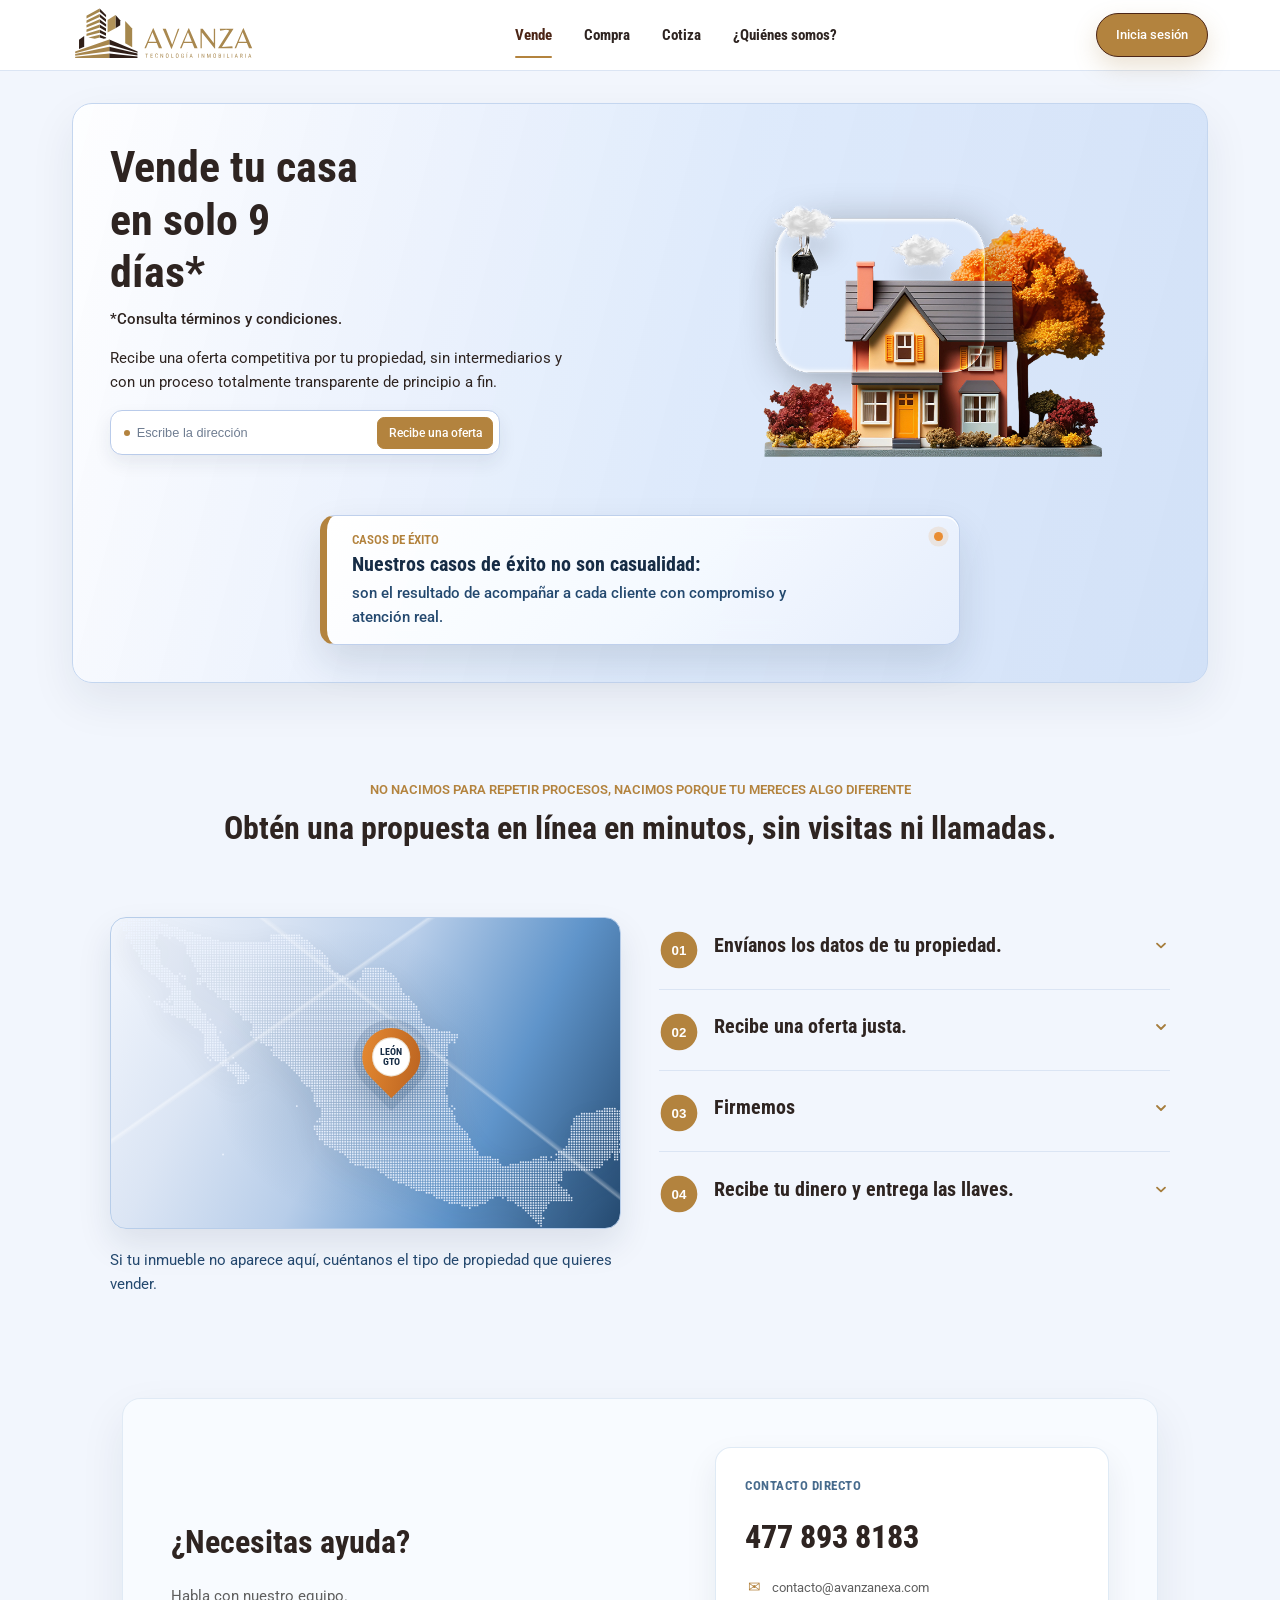
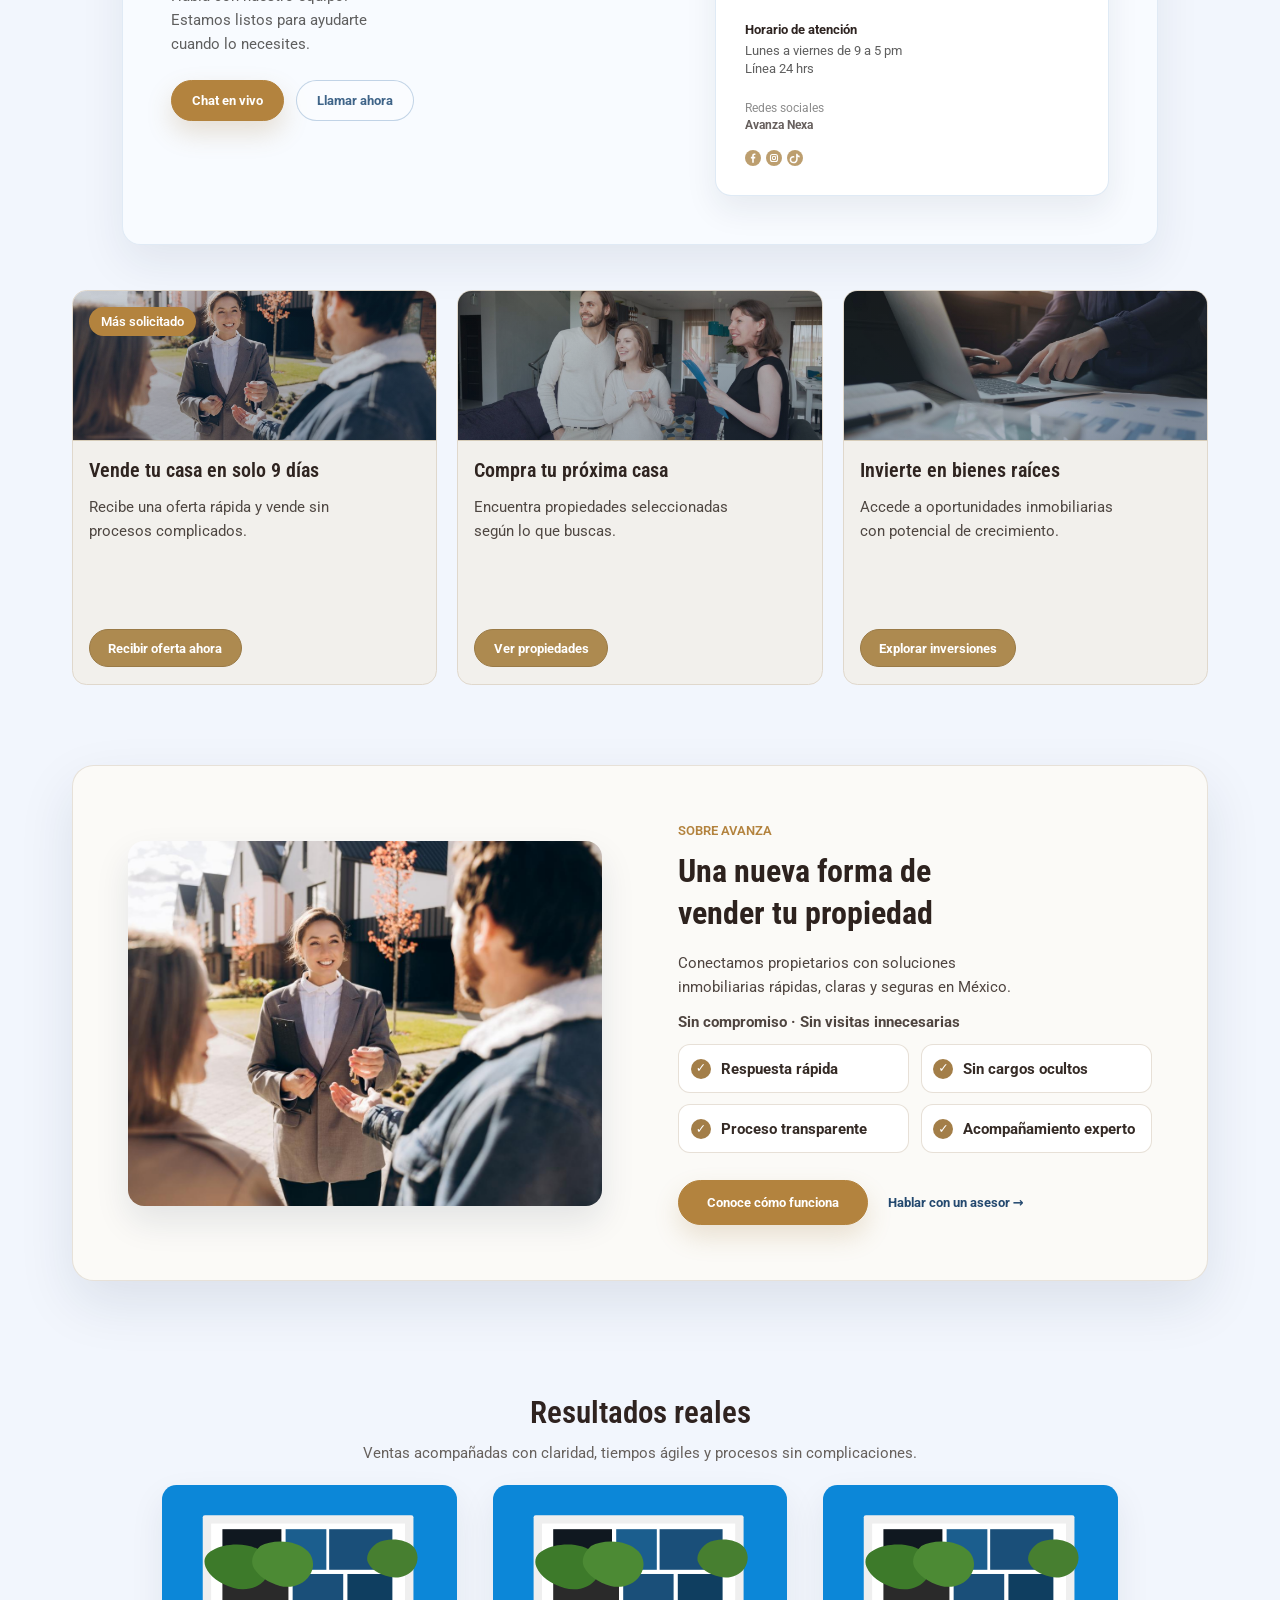
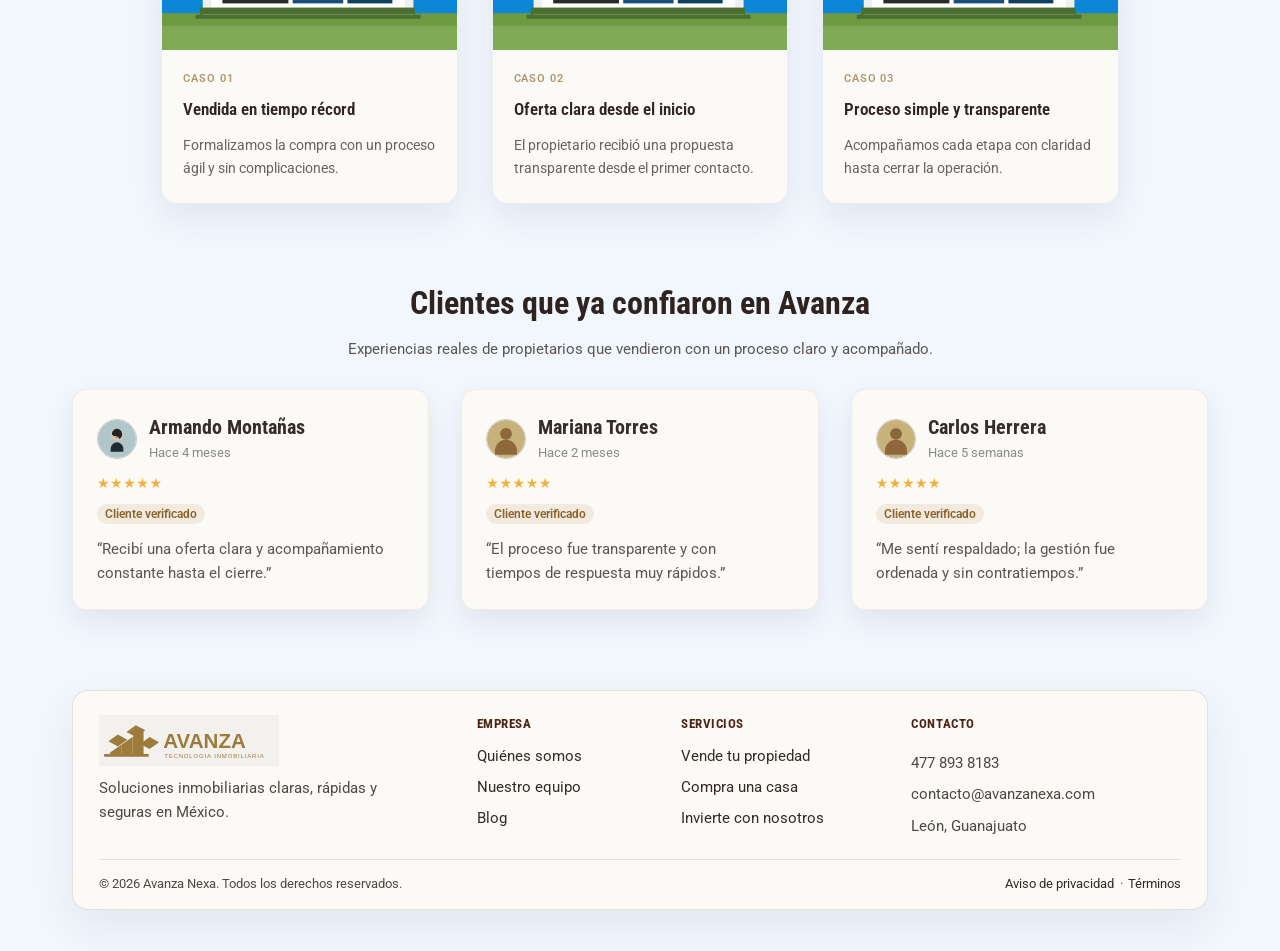
==== commit fa8fb578: "estructura de letras ajustado" ====
--- a/index.html
+++ b/index.html
@@ -240,7 +240,8 @@
   </section>
 
   <section class="success-cases" aria-label="Casos de éxito de Avanza Nexa">
-    <h3 class="success-title">Nuestros casos de éxito</h3>
+    <h3 class="success-title">Resultados reales</h3>
+    <p class="success-subtitle">Ventas acompañadas con claridad, tiempos ágiles y procesos sin complicaciones.</p>
     <div class="success-grid">
       <article class="success-card">
         <figure class="success-card-visual">
--- a/styles.css
+++ b/styles.css
@@ -7,21 +7,33 @@
     :root {
       --color-bg: #f2f6fd;
       --color-surface: #ffffff;
-      --color-text: #2d2d2d;
-      --color-muted: #666666;
+      --color-text: #2e2421;
+      --color-muted: #5f5f5f;
+      --color-caption: #8a8a8a;
       --color-line: #dbe5f4;
-      --color-brand: #a67d3d;
+      --color-brand: #b3833e;
       --color-brand-dark: #4b2516;
       --color-secondary: #24496f;
       --color-secondary-dark: #162c45;
       --color-bg-accent: #dce8fb;
       --color-bg-strong: #3f5dcc;
+      --text-h1: clamp(2.5rem, 3.5vw, 2.75rem);
+      --text-h2: clamp(1.75rem, 2.6vw, 2rem);
+      --text-h3: clamp(1.125rem, 1.55vw, 1.25rem);
+      --text-body: 0.9375rem;
+      --text-caption: 0.8125rem;
+      --lh-h1: 1.2;
+      --lh-h2: 1.3;
+      --lh-h3: 1.38;
+      --lh-body: 1.6;
+      --lh-caption: 1.4;
     }
 
     body {
       font-family: "Roboto", system-ui, -apple-system, BlinkMacSystemFont, "Segoe UI", sans-serif;
       background: var(--color-bg);
       color: var(--color-text);
+      font-size: var(--text-body);
       min-height: 100vh;
     }
 
@@ -88,15 +100,15 @@
 
     .brand-name {
       font-family: "Roboto Condensed", "Roboto", sans-serif;
-      font-size: 1.65rem;
-      line-height: 1;
+      font-size: var(--text-h3);
+      line-height: var(--lh-h3);
       font-weight: 700;
       letter-spacing: 0.02em;
       color: #9d7b3c;
     }
 
     .brand-tagline {
-      font-size: 0.66rem;
+      font-size: 0.75rem;
       letter-spacing: 0.18em;
       text-transform: uppercase;
       color: var(--color-muted);
@@ -113,7 +125,7 @@
     .nav-link {
       position: relative;
       font-family: "Roboto Condensed", "Roboto", sans-serif;
-      font-size: 1rem;
+      font-size: var(--text-body);
       font-weight: 700;
       color: var(--color-text);
       padding: 0.4rem 0;
@@ -150,7 +162,7 @@
       border-radius: 999px;
       background: var(--color-brand);
       color: #fff;
-      font-size: 0.95rem;
+      font-size: var(--text-caption);
       font-weight: 500;
       transition: background 0.2s ease, transform 0.2s ease, box-shadow 0.2s ease;
       box-shadow: 0 10px 24px rgba(166, 125, 61, 0.22);
@@ -189,11 +201,11 @@
 
     .hero h1 {
       font-family: "Roboto Condensed", "Roboto", sans-serif;
-      font-size: clamp(2rem, 3vw, 2.75rem);
+      font-size: var(--text-h1);
       margin-bottom: 0.5rem;
       font-weight: 700;
       letter-spacing: 0;
-      line-height: 1.05;
+      line-height: var(--lh-h1);
       max-width: 12ch;
       color: var(--color-text);
     }
@@ -208,7 +220,8 @@
     p {
       font-family: "Roboto", sans-serif;
       color: var(--color-muted);
-      line-height: 1.7;
+      font-size: var(--text-body);
+      line-height: var(--lh-body);
       max-width: 60ch;
       margin-bottom: 1.75rem;
     }
@@ -216,8 +229,8 @@
     .hero-note {
       margin: 0 0 0.75rem;
       color: var(--color-secondary);
-      font-size: 0.72rem;
-      line-height: 1.3;
+      font-size: var(--text-caption);
+      line-height: var(--lh-caption);
       font-weight: 500;
     }
 
@@ -225,8 +238,8 @@
       margin: 0 0 0.9rem;
       color: var(--color-text);
       max-width: 34rem;
-      line-height: 1.5;
-      font-size: 1rem;
+      line-height: var(--lh-body);
+      font-size: var(--text-body);
     }
 
     .hero-offer-form {
@@ -322,8 +335,8 @@
       color: var(--color-secondary-dark);
       display: grid;
       gap: 0.15rem;
-      font-size: 0.92rem;
-      line-height: 1.42;
+      font-size: var(--text-body);
+      line-height: var(--lh-body);
       text-align: left;
       backdrop-filter: blur(12px);
     }
@@ -343,18 +356,18 @@
     .hero-success-label {
       color: var(--color-brand);
       font-family: "Roboto Condensed", "Roboto", sans-serif;
-      font-size: 0.76rem;
-      font-weight: 700;
+      font-size: var(--text-caption);
+      font-weight: 600;
       letter-spacing: 0;
-      line-height: 1;
+      line-height: var(--lh-caption);
       text-transform: uppercase;
     }
 
     .hero-success-modal strong {
       color: var(--color-secondary-dark);
       font-family: "Roboto Condensed", "Roboto", sans-serif;
-      font-size: 1.2rem;
-      line-height: 1.05;
+      font-size: var(--text-h3);
+      line-height: var(--lh-h3);
     }
 
     .hero-success-modal span:last-child {
@@ -374,7 +387,7 @@
       border: 1px solid var(--color-brand);
       background: var(--color-brand);
       color: #fff;
-      font-size: 0.95rem;
+      font-size: var(--text-caption);
       font-weight: 500;
       text-decoration: none;
       cursor: pointer;
@@ -441,9 +454,9 @@
     .sell-process-kicker {
       margin: 0 auto 0.55rem;
       color: var(--color-brand);
-      font-size: clamp(0.82rem, 1.3vw, 0.98rem);
-      font-weight: 700;
-      line-height: 1.3;
+      font-size: var(--text-caption);
+      font-weight: 600;
+      line-height: var(--lh-caption);
       text-transform: uppercase;
       letter-spacing: 0;
       max-width: 58rem;
@@ -451,8 +464,8 @@
 
     .sell-process-title {
       font-family: "Roboto Condensed", "Roboto", sans-serif;
-      font-size: clamp(1.35rem, 2.2vw, 2rem);
-      line-height: 0.98;
+      font-size: var(--text-h2);
+      line-height: var(--lh-h2);
       letter-spacing: 0;
       margin: 0 0 0.45rem;
       text-align: center;
@@ -574,13 +587,13 @@
       grid-row: 3;
       margin: -1.45rem 0 0;
       color: var(--color-secondary);
-      font-size: 0.95rem;
-      line-height: 1.5;
+      font-size: var(--text-body);
+      line-height: var(--lh-body);
       max-width: 38rem;
     }
 
     .sell-content > p {
-      font-size: 1.02rem;
+      font-size: var(--text-body);
       color: var(--color-muted);
       max-width: 42ch;
       margin-bottom: 1.4rem;
@@ -632,8 +645,8 @@
 
     .process-title {
       font-family: "Roboto Condensed", "Roboto", sans-serif;
-      font-size: 1.36rem;
-      line-height: 1.08;
+      font-size: var(--text-h3);
+      line-height: var(--lh-h3);
       color: var(--color-text);
     }
 
@@ -694,9 +707,9 @@
 
     .contact-intro h3 {
       font-family: "Roboto Condensed", "Roboto", sans-serif;
-      font-size: clamp(2.15rem, 3.7vw, 3.25rem);
+      font-size: var(--text-h2);
       font-weight: 700;
-      line-height: 1;
+      line-height: var(--lh-h2);
       letter-spacing: 0;
       color: var(--color-text);
       margin-bottom: 1.25rem;
@@ -706,8 +719,8 @@
       color: var(--color-muted);
       margin: 0;
       max-width: 28ch;
-      line-height: 1.4;
-      font-size: 1.05rem;
+      line-height: var(--lh-body);
+      font-size: var(--text-body);
     }
 
     .contact-direct-card {
@@ -728,8 +741,8 @@
 
     .contact-direct-card h4 {
       font-family: "Roboto Condensed", "Roboto", sans-serif;
-      font-size: 0.95rem;
-      line-height: 1;
+      font-size: var(--text-caption);
+      line-height: var(--lh-caption);
       color: rgba(31, 75, 116, 0.82);
       letter-spacing: 0.04em;
       margin: 0;
@@ -776,8 +789,8 @@
     .contact-hours {
       color: var(--color-text);
       margin-bottom: 0;
-      line-height: 1.45;
-      font-size: 0.86rem;
+      line-height: var(--lh-caption);
+      font-size: var(--text-caption);
     }
 
     .contact-hours strong,
@@ -788,7 +801,7 @@
     .contact-hours strong {
       font-weight: 700;
       color: var(--color-text);
-      font-size: 0.9rem;
+      font-size: var(--text-caption);
       margin-bottom: 0.15rem;
     }
 
@@ -801,7 +814,7 @@
       display: flex;
       align-items: center;
       gap: 0.5rem;
-      font-size: 0.88rem;
+      font-size: var(--text-caption);
       color: var(--color-muted);
       margin: 0;
     }
@@ -810,8 +823,8 @@
       color: var(--color-text);
       font-weight: 800;
       font-family: "Roboto Condensed", "Roboto", sans-serif;
-      font-size: clamp(1.85rem, 2.7vw, 2.45rem);
-      line-height: 1;
+      font-size: var(--text-h2);
+      line-height: var(--lh-h2);
       margin-bottom: 0.35rem;
     }
 
@@ -826,8 +839,8 @@
     .contact-social-copy {
       margin: 0;
       color: var(--color-muted);
-      line-height: 1.45;
-      font-size: 0.7rem;
+      line-height: var(--lh-caption);
+      font-size: 0.75rem;
       opacity: 0.72;
     }
 
@@ -847,7 +860,7 @@
       border-radius: 999px;
       border: 1px solid var(--color-brand);
       color: #fff;
-      font-size: 0.9rem;
+      font-size: var(--text-caption);
       font-weight: 700;
       background: var(--color-brand);
       box-shadow: 0 12px 26px rgba(166, 125, 61, 0.22);
@@ -864,7 +877,7 @@
       border-radius: 999px;
       border: 1px solid rgba(93, 139, 186, 0.36);
       color: rgba(31, 75, 116, 0.86);
-      font-size: 0.9rem;
+      font-size: var(--text-caption);
       font-weight: 700;
       background: rgba(255, 255, 255, 0.34);
       text-decoration: none;
@@ -978,8 +991,8 @@
       border-radius: 999px;
       background: var(--color-brand);
       color: #fff;
-      font-size: 0.78rem;
-      font-weight: 700;
+      font-size: var(--text-caption);
+      font-weight: 600;
       box-shadow: 0 10px 22px rgba(22, 44, 69, 0.18);
     }
 
@@ -993,8 +1006,9 @@
 
     .service-body h4 {
       font-family: "Roboto Condensed", "Roboto", sans-serif;
-      font-size: clamp(1.65rem, 2.5vw, 2rem);
-      line-height: 1.02;
+      font-size: var(--text-h3);
+      font-weight: 600;
+      line-height: var(--lh-h3);
       color: #2f2420;
     }
 
@@ -1002,7 +1016,8 @@
       margin: 0;
       max-width: 32ch;
       color: #4f4742;
-      line-height: 1.45;
+      font-size: var(--text-body);
+      line-height: var(--lh-body);
       min-height: 3.25rem;
     }
 
@@ -1018,7 +1033,7 @@
       border: 1px solid #9a7a46;
       background: #ad8a50;
       color: #fff;
-      font-size: 0.88rem;
+      font-size: var(--text-caption);
       font-weight: 700;
       text-decoration: none;
       transition: background 0.2s ease;
@@ -1065,19 +1080,19 @@
       display: inline-flex;
       margin-bottom: 0.7rem;
       color: var(--color-brand);
-      font-size: 0.82rem;
-      font-weight: 700;
-      line-height: 1;
+      font-size: var(--text-caption);
+      font-weight: 600;
+      line-height: var(--lh-caption);
       text-transform: uppercase;
     }
 
     .benefits-content h3 {
       font-family: "Roboto Condensed", "Roboto", sans-serif;
-      font-size: clamp(2.15rem, 3.7vw, 3.3rem);
-      line-height: 1;
+      font-size: var(--text-h2);
+      line-height: var(--lh-h2);
       letter-spacing: 0;
       color: #2d221e;
-      max-width: 15ch;
+      max-width: 18ch;
       margin-bottom: 1.05rem;
     }
 
@@ -1085,13 +1100,14 @@
       margin: 0 0 0.65rem;
       color: #4f4540;
       max-width: 42ch;
-      line-height: 1.55;
-      font-size: 0.96rem;
+      line-height: var(--lh-body);
+      font-size: var(--text-body);
     }
 
     .benefits-trust {
       color: var(--color-secondary);
       font-weight: 700;
+      font-size: var(--text-caption);
       margin-bottom: 1.45rem;
     }
 
@@ -1108,6 +1124,7 @@
       gap: 0.6rem;
       color: #352b26;
       font-weight: 700;
+      font-size: var(--text-body);
       min-height: 3.05rem;
       padding: 0.62rem 0.72rem;
       border-radius: 0.75rem;
@@ -1143,7 +1160,7 @@
       align-items: center;
       justify-content: center;
       border-radius: 999px;
-      font-size: 0.95rem;
+      font-size: var(--text-caption);
       font-weight: 700;
       text-decoration: none;
     }
@@ -1170,24 +1187,35 @@
 
     .success-cases {
       max-width: 1200px;
-      margin: 0 auto;
+      margin: 2rem auto 0;
       width: 100%;
       padding: 0 2rem 5rem;
     }
 
     .success-title {
       font-family: "Roboto Condensed", "Roboto", sans-serif;
-      font-size: clamp(2.3rem, 4.1vw, 4rem);
-      line-height: 1;
+      font-size: clamp(1.8rem, 2.45vw, 2rem);
+      font-weight: 600;
+      line-height: var(--lh-h2);
       text-align: center;
       color: #2f2320;
-      margin-bottom: 1.6rem;
+      margin-bottom: 0.45rem;
+    }
+
+    .success-subtitle {
+      color: #67615d;
+      font-size: var(--text-body);
+      line-height: var(--lh-body);
+      margin: 0 auto 1.2rem;
+      max-width: 43rem;
+      text-align: center;
     }
 
     .success-grid {
       display: grid;
-      grid-template-columns: repeat(3, minmax(0, 1fr));
-      gap: clamp(1.5rem, 2.6vw, 2rem);
+      grid-template-columns: repeat(3, minmax(0, 18.4rem));
+      gap: clamp(1.7rem, 3vw, 2.25rem);
+      justify-content: center;
     }
 
     .success-card {
@@ -1197,7 +1225,7 @@
       overflow: hidden;
       display: flex;
       flex-direction: column;
-      min-height: 100%;
+      min-height: 17.2rem;
       box-shadow: 0 14px 34px rgba(22, 44, 69, 0.08);
       transition: box-shadow 180ms ease, transform 180ms ease;
     }
@@ -1208,7 +1236,7 @@
     }
 
     .success-card-visual {
-      aspect-ratio: 16 / 7;
+      aspect-ratio: 4 / 2.25;
       overflow: hidden;
       margin: 0;
     }
@@ -1226,34 +1254,35 @@
     }
 
     .success-card-body {
-      padding: 1.35rem 1.3rem 1.45rem;
-      display: grid;
-      gap: 0.7rem;
+      padding: 1.32rem 1.3rem 1.45rem;
+      display: grid;
+      gap: 0.72rem;
       flex: 1;
       align-content: start;
     }
 
     .success-case-label {
-      color: #9a7a44;
-      font-size: 0.72rem;
-      font-weight: 800;
+      color: rgba(154, 122, 68, 0.78);
+      font-size: 0.7rem;
+      font-weight: 600;
       letter-spacing: 0.08em;
-      line-height: 1;
+      line-height: var(--lh-caption);
       text-transform: uppercase;
     }
 
     .success-card-body h4 {
       font-family: "Roboto Condensed", "Roboto", sans-serif;
-      font-size: clamp(1.55rem, 2.1vw, 1.9rem);
-      line-height: 1.05;
+      font-size: clamp(1.05rem, 1.35vw, 1.15rem);
+      font-weight: 600;
+      line-height: var(--lh-h3);
       color: #2f2420;
     }
 
     .success-card-body p {
       margin: 0;
-      color: #4f4742;
-      line-height: 1.45;
-      font-size: 0.95rem;
+      color: #68625e;
+      line-height: var(--lh-body);
+      font-size: 0.9rem;
       max-width: 33ch;
     }
 
@@ -1295,22 +1324,22 @@
 
     .clients-trust .success-card h4 {
       font-family: "Roboto Condensed", "Roboto", sans-serif;
-      font-size: clamp(1.25rem, 1.7vw, 1.45rem);
+      font-size: var(--text-h3);
       font-weight: 700;
-      line-height: 1.05;
+      line-height: var(--lh-h3);
       color: #352d29;
       margin: 0 0 0.1rem;
     }
 
     .success-time {
-      color: var(--color-muted);
-      font-size: 0.84rem;
-      line-height: 1;
+      color: var(--color-caption);
+      font-size: var(--text-caption);
+      line-height: var(--lh-caption);
     }
 
     .success-stars {
       color: #f1b13e;
-      font-size: 0.86rem;
+      font-size: 0.875rem;
       letter-spacing: 0.04em;
       line-height: 1;
     }
@@ -1319,18 +1348,18 @@
       background: #f2eadf;
       border-radius: 999px;
       color: #8a642b;
-      font-size: 0.76rem;
-      font-weight: 800;
+      font-size: 0.75rem;
+      font-weight: 600;
       line-height: 1;
-      padding: 0.4rem 0.65rem;
+      padding: 0.25rem 0.5rem;
       width: fit-content;
     }
 
     .clients-trust .success-card p {
       margin: 0;
       color: #5b5652;
-      line-height: 1.45;
-      font-size: 0.92rem;
+      line-height: var(--lh-body);
+      font-size: var(--text-body);
       max-width: 36ch;
     }
 
@@ -1343,9 +1372,9 @@
 
     .clients-title {
       font-family: "Roboto Condensed", "Roboto", sans-serif;
-      font-size: clamp(2.05rem, 3.7vw, 3.55rem);
+      font-size: var(--text-h2);
       font-weight: 700;
-      line-height: 1;
+      line-height: var(--lh-h2);
       text-align: center;
       color: #2f2320;
       margin-bottom: 0.75rem;
@@ -1353,8 +1382,8 @@
 
     .clients-subtitle {
       color: #5b5652;
-      font-size: 1rem;
-      line-height: 1.5;
+      font-size: var(--text-body);
+      line-height: var(--lh-body);
       margin: 0 auto 1.8rem;
       max-width: 48rem;
       text-align: center;
@@ -1396,8 +1425,8 @@
 
     .footer-title {
       font-family: "Roboto Condensed", "Roboto", sans-serif;
-      font-size: 0.88rem;
-      line-height: 1;
+      font-size: var(--text-caption);
+      line-height: var(--lh-caption);
       color: var(--color-brand-dark);
       letter-spacing: 0.04em;
       margin-bottom: 0.7rem;
@@ -1407,8 +1436,8 @@
     .footer-brand p,
     .footer-contact p {
       color: #514743;
-      font-size: 0.95rem;
-      line-height: 1.45;
+      font-size: var(--text-body);
+      line-height: var(--lh-body);
       margin: 0;
     }
 
@@ -1426,8 +1455,8 @@
 
     .footer-links a {
       color: #342a25;
-      font-size: 0.95rem;
-      line-height: 1.35;
+      font-size: var(--text-body);
+      line-height: var(--lh-body);
     }
 
     .footer-links a:hover {
@@ -1459,8 +1488,8 @@
     .footer-bottom p,
     .footer-legal-links {
       color: #514743;
-      font-size: 0.88rem;
-      line-height: 1.4;
+      font-size: var(--text-caption);
+      line-height: var(--lh-caption);
       margin: 0;
     }
 
@@ -1577,7 +1606,7 @@
       }
 
       .brand-name {
-        font-size: 1.35rem;
+        font-size: var(--text-h3);
       }
 
       .brand-logo {
@@ -1593,11 +1622,11 @@
         width: 100%;
         margin-top: 0;
         padding: 0.85rem 1rem 0.9rem 1.15rem;
-        font-size: 0.88rem;
+        font-size: var(--text-body);
       }
 
       .hero-success-modal strong {
-        font-size: 1.05rem;
+        font-size: var(--text-h3);
       }
 
       .coverage-visual {
@@ -1643,8 +1672,8 @@
         padding: 1.6rem 1.2rem;
       }
 
-      .process-text strong {
-        font-size: 1.55rem;
+      .process-title {
+        font-size: var(--text-h3);
       }
 
       .contact-band-card {
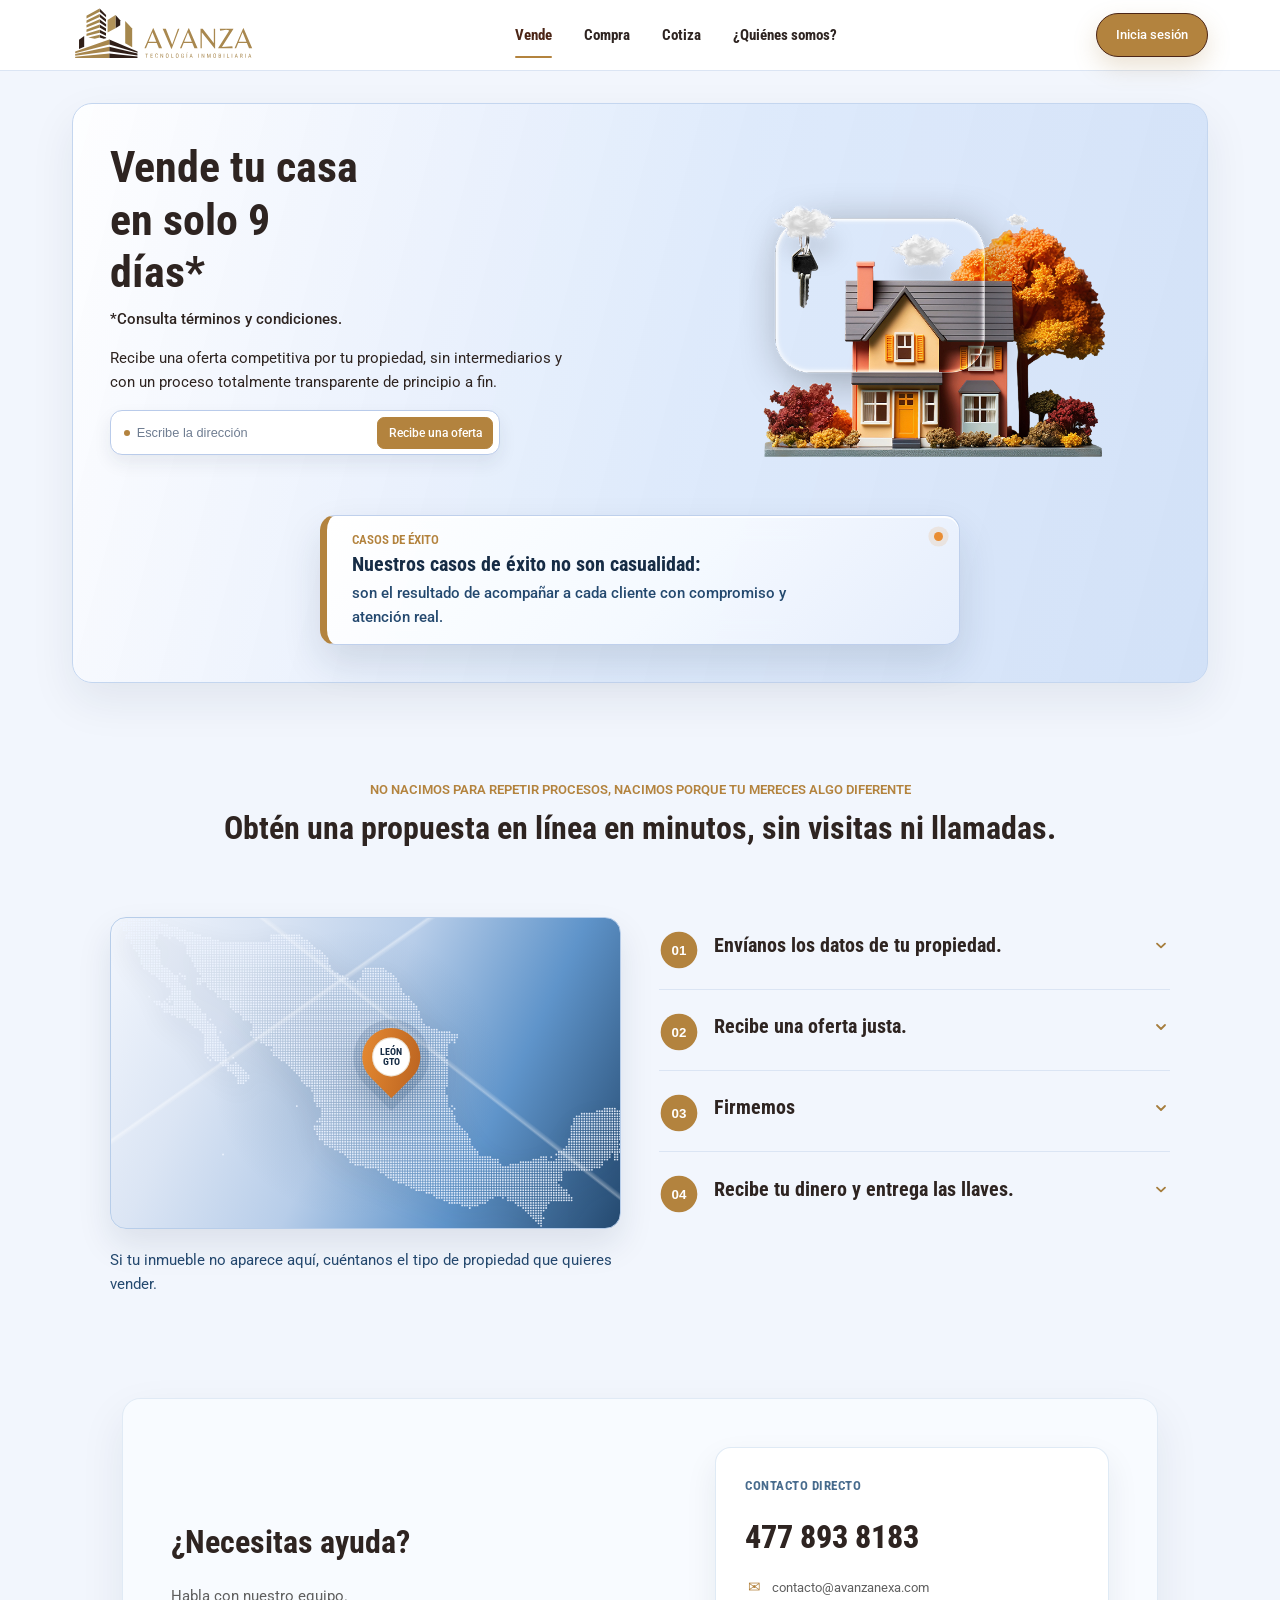
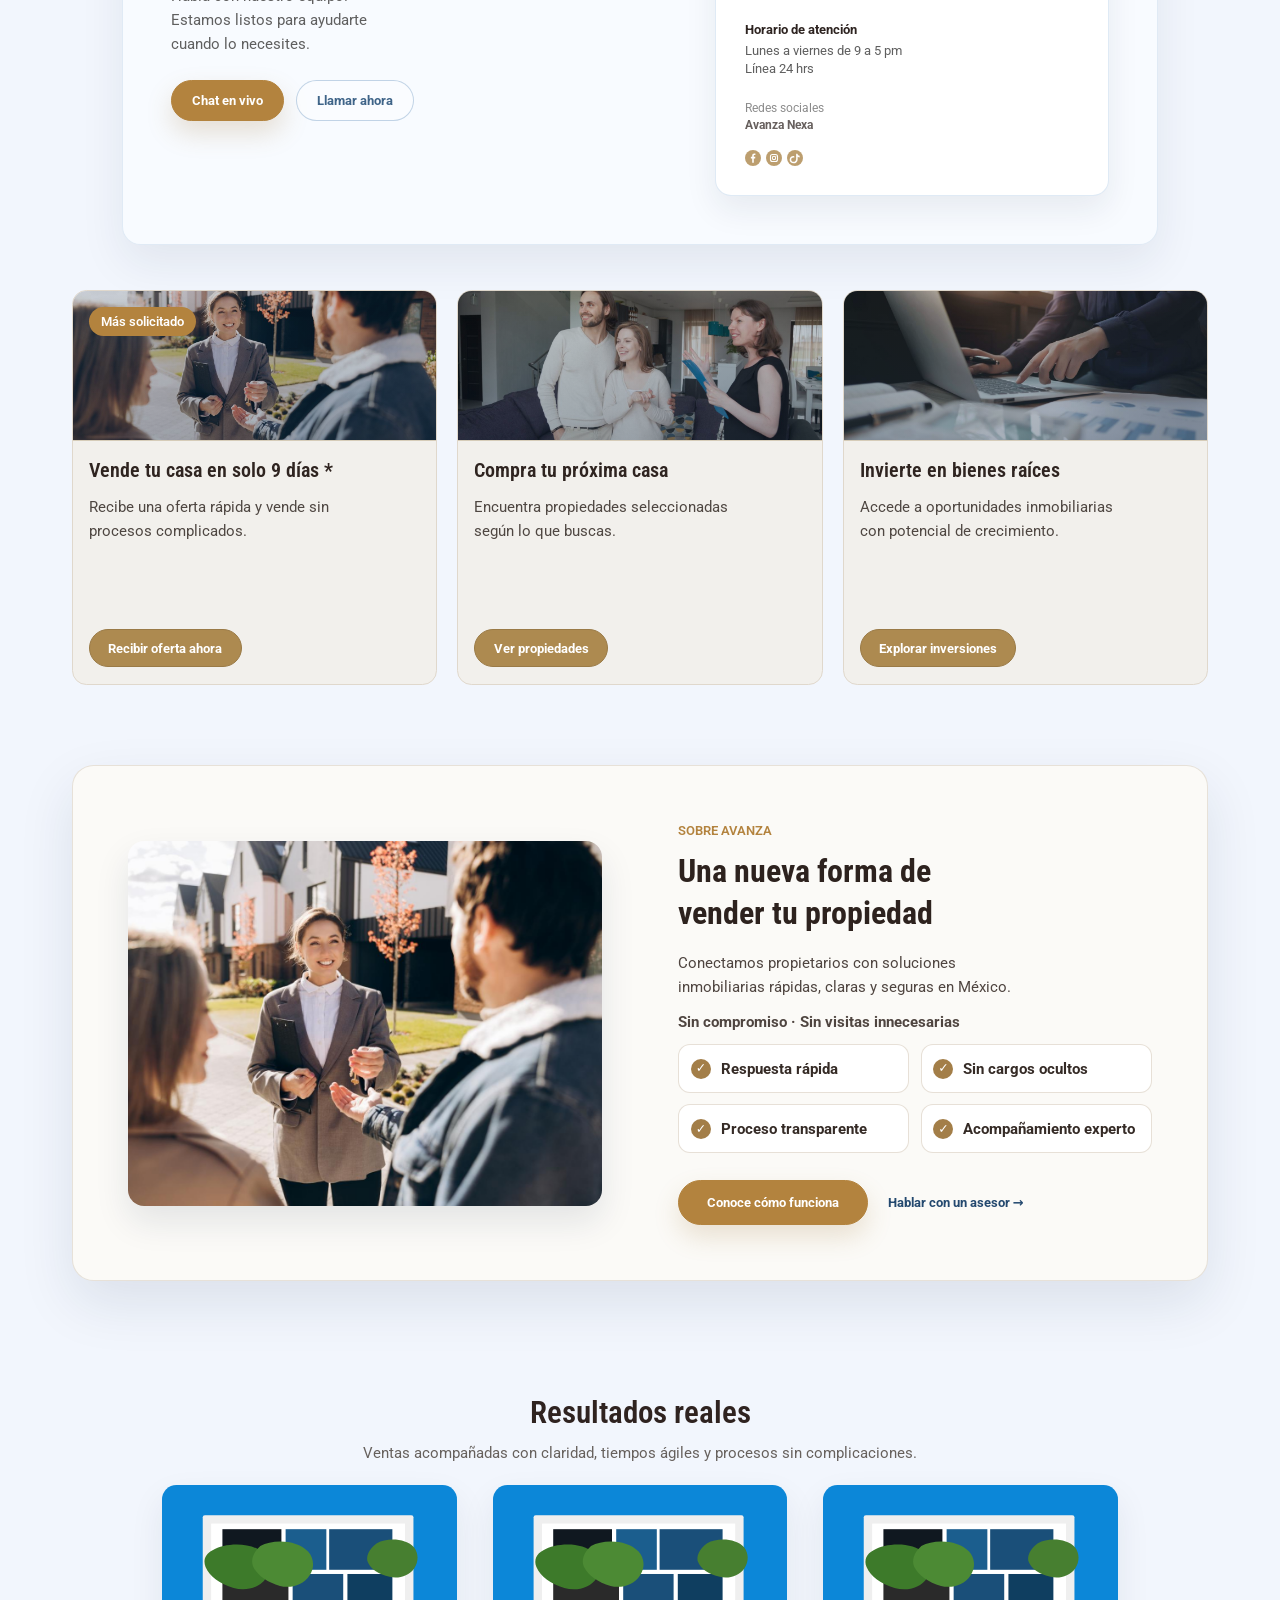
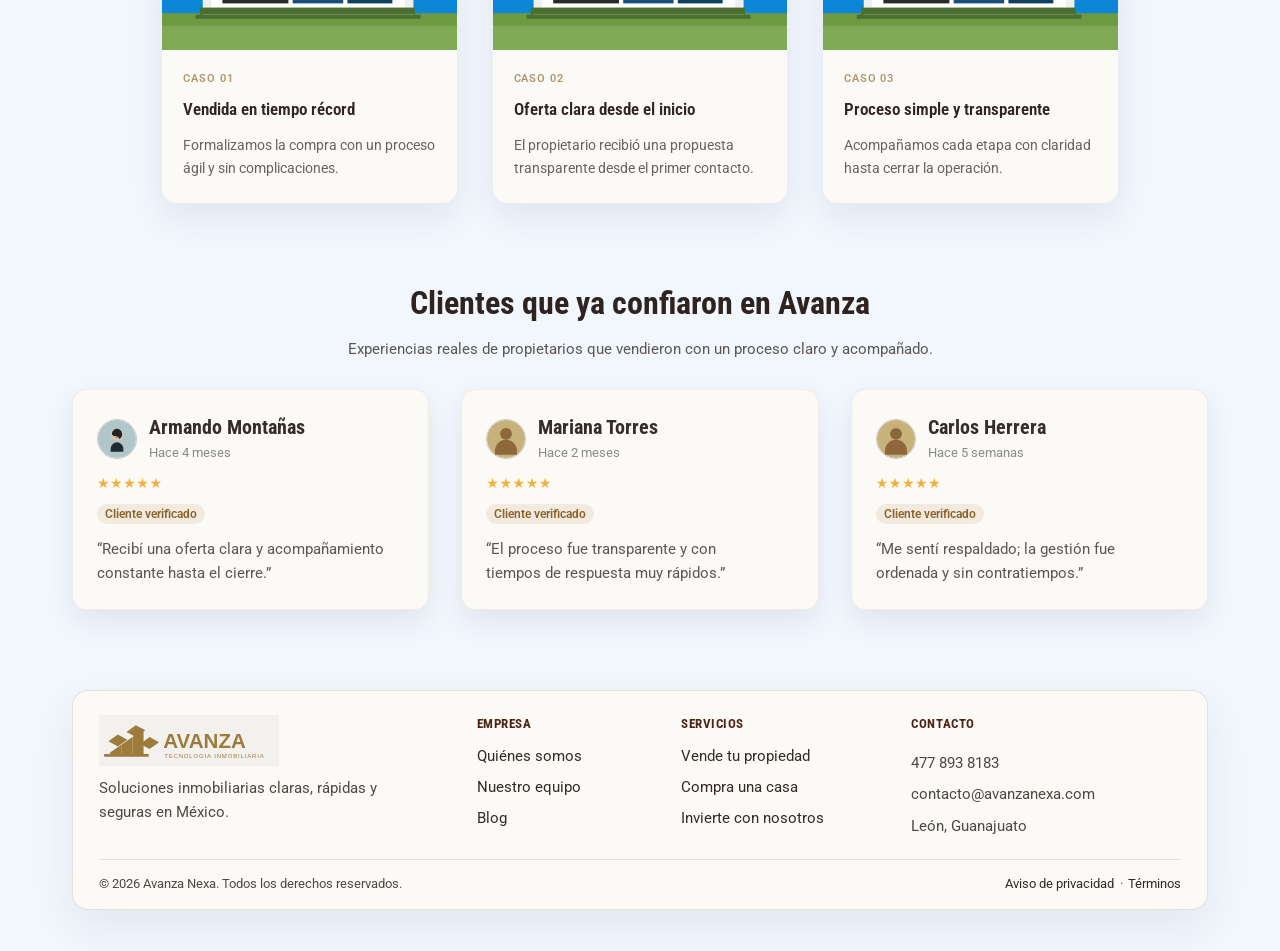
==== commit 13fac03c: "cambiando letras" ====
--- a/index.html
+++ b/index.html
@@ -181,7 +181,7 @@
           <span class="service-badge">Más solicitado</span>
         </figure>
         <div class="service-body">
-          <h4>Vende tu casa en solo 9 días</h4>
+          <h4>Vende tu casa en solo 9 días *</h4>
           <p>Recibe una oferta rápida y vende sin procesos complicados.</p>
           <a class="service-btn" href="#">Recibir oferta ahora</a>
         </div>
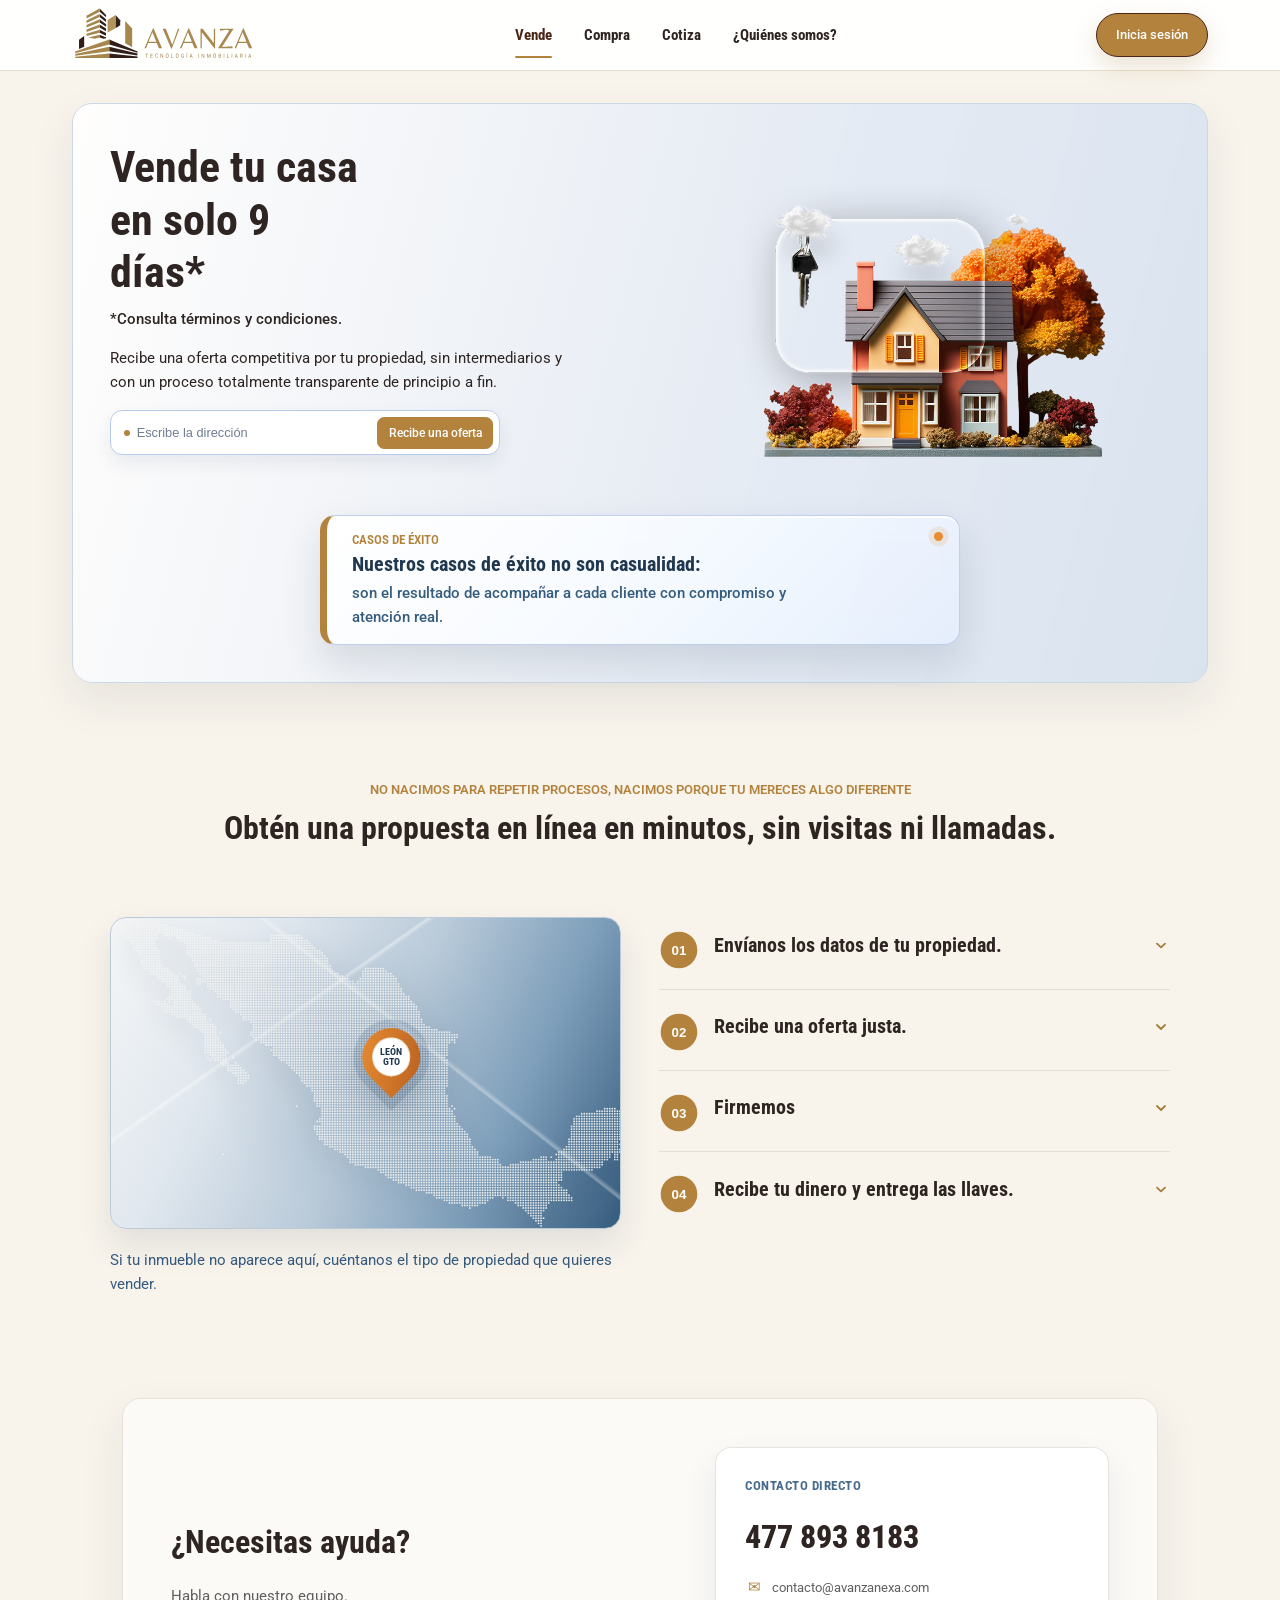
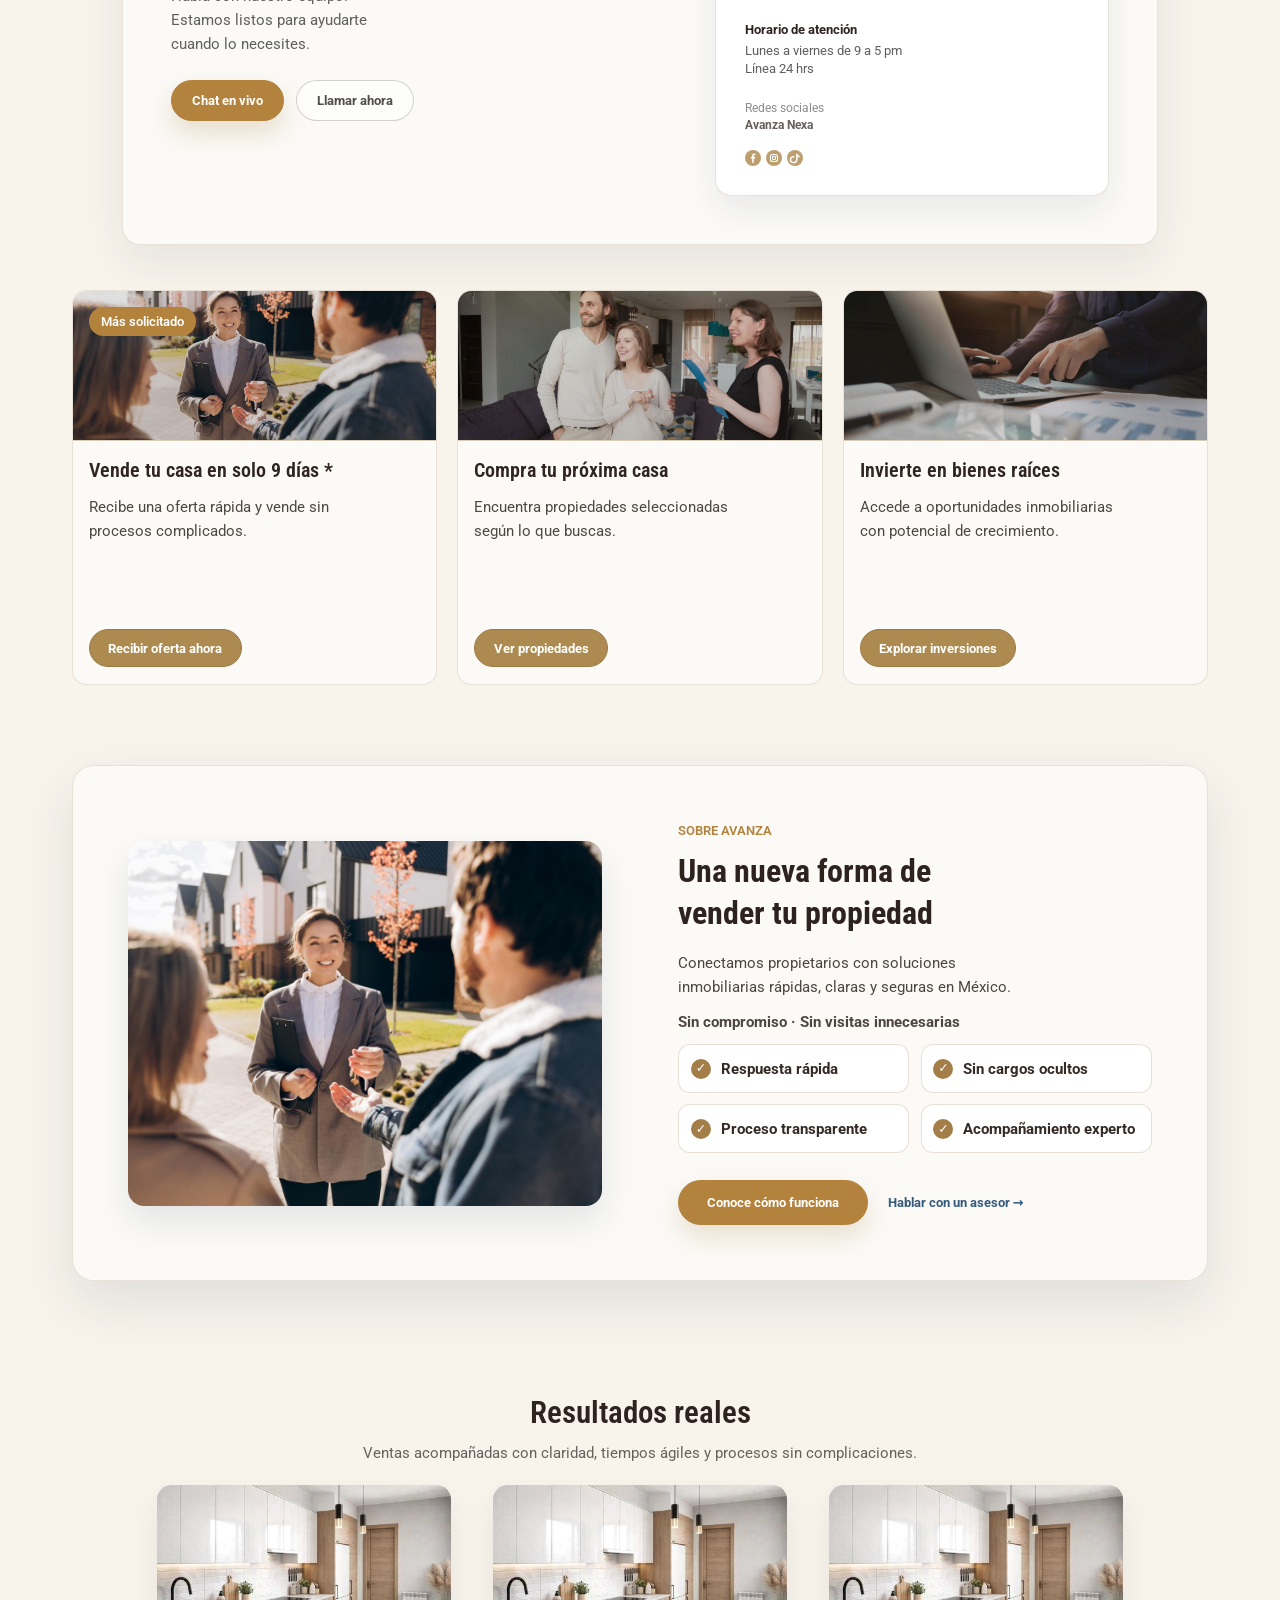
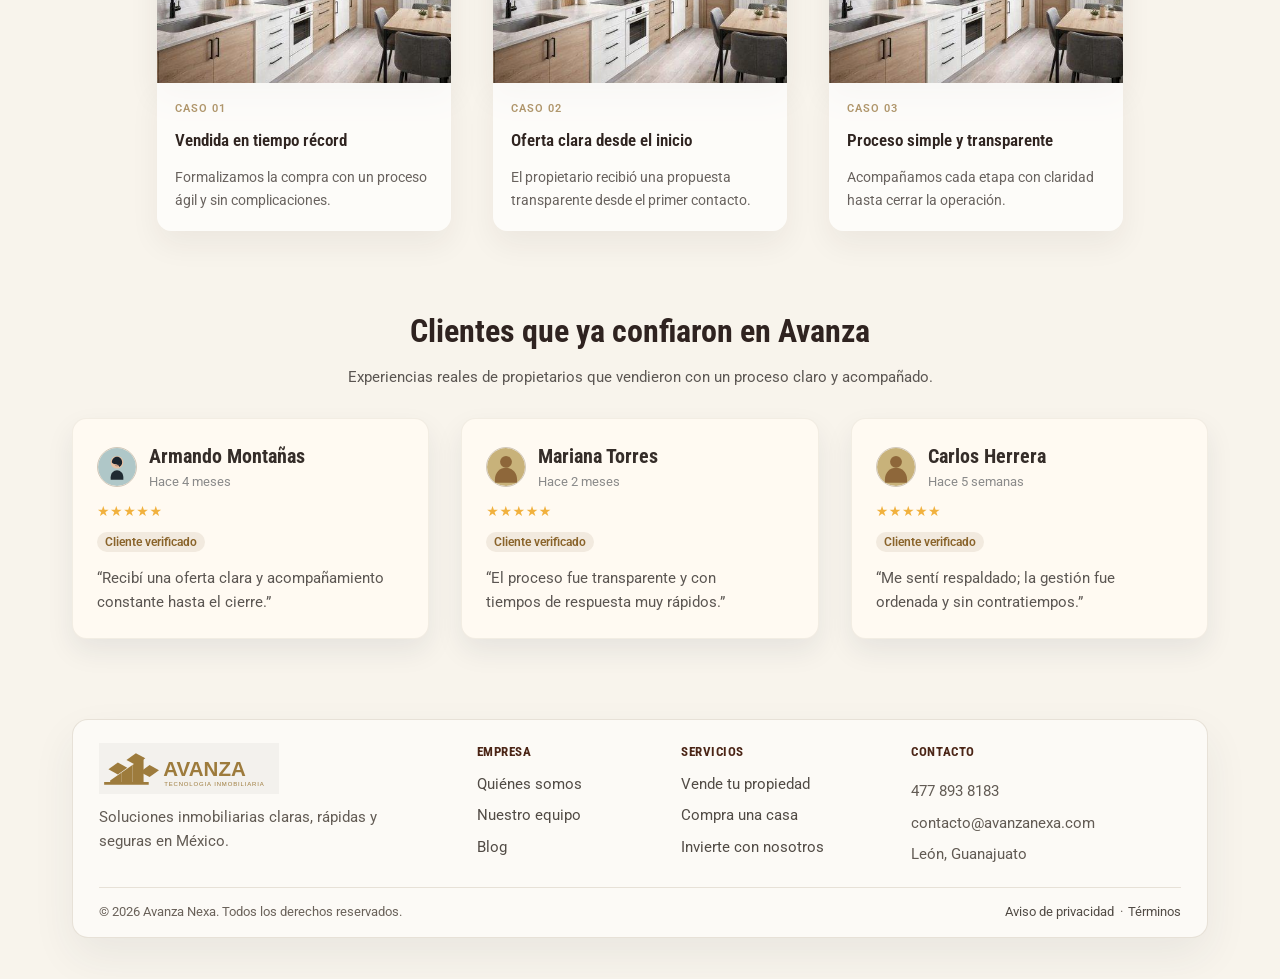
==== commit 4deb5828: "cambiando estilos para ver render" ====
--- a/index.html
+++ b/index.html
@@ -245,7 +245,7 @@
     <div class="success-grid">
       <article class="success-card">
         <figure class="success-card-visual">
-          <img src="./template-caso-exito-casa.svg" alt="Casa vendida por Avanza Nexa" />
+          <img src="./template-beneficios-vender.jpeg" alt="Casa vendida por Avanza Nexa" />
         </figure>
         <div class="success-card-body">
           <span class="success-case-label">Caso 01</span>
@@ -256,7 +256,7 @@
 
       <article class="success-card">
         <figure class="success-card-visual">
-          <img src="./template-caso-exito-casa.svg" alt="Segundo caso de casa vendida" />
+          <img src="./template-beneficios-vender.jpeg" alt="Segundo caso de casa vendida" />
         </figure>
         <div class="success-card-body">
           <span class="success-case-label">Caso 02</span>
@@ -267,7 +267,7 @@
 
       <article class="success-card">
         <figure class="success-card-visual">
-          <img src="./template-caso-exito-casa.svg" alt="Tercer caso de casa vendida" />
+          <img src="./template-beneficios-vender.jpeg" alt="Tercer caso de casa vendida" />
         </figure>
         <div class="success-card-body">
           <span class="success-case-label">Caso 03</span>
--- a/styles.css
+++ b/styles.css
@@ -5,18 +5,18 @@
     }
 
     :root {
-      --color-bg: #f2f6fd;
+      --color-bg: #f8f4ec;
       --color-surface: #ffffff;
       --color-text: #2e2421;
       --color-muted: #5f5f5f;
       --color-caption: #8a8a8a;
-      --color-line: #dbe5f4;
+      --color-line: #e6ded2;
       --color-brand: #b3833e;
       --color-brand-dark: #4b2516;
-      --color-secondary: #24496f;
-      --color-secondary-dark: #162c45;
-      --color-bg-accent: #dce8fb;
-      --color-bg-strong: #3f5dcc;
+      --color-secondary: #355b7d;
+      --color-secondary-dark: #20384f;
+      --color-bg-accent: #e9eef4;
+      --color-bg-strong: #7f96ad;
       --text-h1: clamp(2.5rem, 3.5vw, 2.75rem);
       --text-h2: clamp(1.75rem, 2.6vw, 2rem);
       --text-h3: clamp(1.125rem, 1.55vw, 1.25rem);
@@ -183,8 +183,8 @@
     .hero-card {
       position: relative;
       background:
-        linear-gradient(105deg, rgba(255, 255, 255, 0.86) 0%, rgba(220, 232, 251, 0.92) 54%, rgba(208, 224, 247, 0.96) 100%);
-      border: 1px solid #c4d6ef;
+        linear-gradient(105deg, rgba(255, 255, 255, 0.9) 0%, rgba(228, 235, 245, 0.9) 56%, rgba(214, 225, 238, 0.92) 100%);
+      border: 1px solid #ccd8e6;
       border-radius: 1.25rem;
       padding: clamp(1.65rem, 3vw, 2.3rem);
       box-shadow: 0 18px 45px rgba(22, 44, 69, 0.08);
@@ -372,7 +372,7 @@
 
     .hero-success-modal span:last-child {
       max-width: 54ch;
-      color: #24496f;
+      color: var(--color-secondary);
       font-weight: 500;
     }
 
@@ -410,8 +410,8 @@
     }
 
     .btn.secondary:hover {
-      background: #eef4ff;
-      border-color: #b9cbea;
+      background: #f5f3ef;
+      border-color: #cfc7bb;
     }
 
     .eyebrow {
@@ -421,8 +421,8 @@
       gap: 0.55rem;
       padding: 0.35rem 0.85rem;
       border-radius: 999px;
-      background: #eef4ff;
-      border: 1px solid #d2e0f5;
+      background: #f5f1e9;
+      border: 1px solid #e5d9c8;
       color: var(--color-brand-dark);
       font-size: 0.8rem;
       font-weight: 500;
@@ -502,9 +502,9 @@
       position: relative;
       overflow: hidden;
       background:
-        radial-gradient(circle at 48% 50%, rgba(36, 73, 111, 0.18) 0 0.01rem, transparent 9rem),
-        linear-gradient(115deg, #f2f6fd 0%, #dbe5f4 24%, #b7cde9 48%, #5f94ca 73%, #24496f 100%);
-      border: 1px solid #b7cde9;
+        radial-gradient(circle at 48% 50%, rgba(53, 91, 125, 0.14) 0 0.01rem, transparent 9rem),
+        linear-gradient(115deg, #f4f6f7 0%, #e0e7ee 26%, #b9cad9 52%, #7c9db9 76%, #355b7d 100%);
+      border: 1px solid #bdcbd9;
       display: grid;
       place-items: center;
       box-shadow: 0 16px 34px rgba(22, 44, 69, 0.1);
@@ -678,8 +678,8 @@
     }
 
     .contact-band-card {
-      background: #f8fbff;
-      border: 1px solid rgba(220, 232, 244, 0.86);
+      background: #fbfaf7;
+      border: 1px solid rgba(224, 216, 204, 0.72);
       border-radius: 1.15rem;
       padding: clamp(2rem, 4vw, 3rem);
       display: grid;
@@ -730,7 +730,7 @@
       position: relative;
       z-index: 1;
       background: #ffffff;
-      border: 1px solid rgba(220, 232, 244, 0.9);
+      border: 1px solid rgba(224, 216, 204, 0.72);
       border-radius: 1rem;
       padding: 1.8rem;
       max-width: none;
@@ -875,11 +875,11 @@
       width: fit-content;
       padding: 0.55rem 1.25rem;
       border-radius: 999px;
-      border: 1px solid rgba(93, 139, 186, 0.36);
-      color: rgba(31, 75, 116, 0.86);
+      border: 1px solid rgba(123, 119, 112, 0.32);
+      color: #514d48;
       font-size: var(--text-caption);
       font-weight: 700;
-      background: rgba(255, 255, 255, 0.34);
+      background: rgba(255, 255, 255, 0.5);
       text-decoration: none;
     }
 
@@ -933,8 +933,8 @@
     }
 
     .service-card {
-      background: #f2f0ec;
-      border: 1px solid #e0d8cc;
+      background: #fbfaf7;
+      border: 1px solid rgba(224, 216, 204, 0.72);
       border-radius: 0.9rem;
       overflow: hidden;
       display: grid;
@@ -950,7 +950,7 @@
     }
 
     .service-visual {
-      background: #d7cfaf;
+      background: #e8e0d2;
       min-height: 0;
       display: block;
       padding: 0;
@@ -963,7 +963,7 @@
       content: "";
       position: absolute;
       inset: 0;
-      background: linear-gradient(180deg, rgba(22, 44, 69, 0.22), rgba(22, 44, 69, 0.38));
+      background: linear-gradient(180deg, rgba(46, 36, 33, 0.12), rgba(46, 36, 33, 0.24));
       pointer-events: none;
     }
 
@@ -1214,29 +1214,30 @@
     .success-grid {
       display: grid;
       grid-template-columns: repeat(3, minmax(0, 18.4rem));
-      gap: clamp(1.7rem, 3vw, 2.25rem);
+      gap: clamp(2rem, 3.4vw, 2.6rem);
       justify-content: center;
     }
 
     .success-card {
-      background: #fbfaf7;
+      background: transparent;
       border: 0;
       border-radius: 0.9rem;
-      overflow: hidden;
+      overflow: visible;
       display: flex;
       flex-direction: column;
-      min-height: 17.2rem;
-      box-shadow: 0 14px 34px rgba(22, 44, 69, 0.08);
+      min-height: 18.8rem;
+      box-shadow: none;
       transition: box-shadow 180ms ease, transform 180ms ease;
     }
 
     .success-card:hover {
-      box-shadow: 0 20px 46px rgba(22, 44, 69, 0.13);
       transform: translateY(-4px);
     }
 
     .success-card-visual {
-      aspect-ratio: 4 / 2.25;
+      aspect-ratio: 4 / 2.7;
+      border-radius: 0.9rem 0.9rem 0 0;
+      box-shadow: 0 14px 30px rgba(46, 36, 33, 0.08);
       overflow: hidden;
       margin: 0;
     }
@@ -1246,6 +1247,7 @@
       height: 100%;
       object-fit: cover;
       display: block;
+      filter: contrast(1.08) saturate(0.92);
       transition: transform 220ms ease;
     }
 
@@ -1254,9 +1256,12 @@
     }
 
     .success-card-body {
-      padding: 1.32rem 1.3rem 1.45rem;
-      display: grid;
-      gap: 0.72rem;
+      background: rgba(255, 255, 255, 0.72);
+      border-radius: 0 0 0.9rem 0.9rem;
+      box-shadow: 0 14px 30px rgba(46, 36, 33, 0.06);
+      padding: 1.12rem 1.16rem 1.22rem;
+      display: grid;
+      gap: 0.78rem;
       flex: 1;
       align-content: start;
     }
@@ -1287,7 +1292,7 @@
     }
 
     .clients-trust .success-card {
-      background: #fbfaf7;
+      background: #fffaf2;
       border: 1px solid rgba(224, 216, 204, 0.42);
       border-radius: 0.9rem;
       padding: 1.5rem;
@@ -1312,7 +1317,7 @@
       overflow: hidden;
       border: 1px solid #d1c8ba;
       flex-shrink: 0;
-      background: #eef4ff;
+      background: #f2eadf;
     }
 
     .success-avatar img {
@@ -1403,7 +1408,7 @@
     }
 
     .footer-card {
-      background: #fbfaf7;
+      background: #fcfaf6;
       border: 1px solid rgba(224, 216, 204, 0.72);
       border-radius: 1rem;
       box-shadow: 0 18px 44px rgba(39, 50, 66, 0.07);
@@ -1435,7 +1440,7 @@
 
     .footer-brand p,
     .footer-contact p {
-      color: #514743;
+      color: #625b54;
       font-size: var(--text-body);
       line-height: var(--lh-body);
       margin: 0;
@@ -1454,7 +1459,7 @@
     }
 
     .footer-links a {
-      color: #342a25;
+      color: #514b45;
       font-size: var(--text-body);
       line-height: var(--lh-body);
     }
@@ -1487,7 +1492,7 @@
 
     .footer-bottom p,
     .footer-legal-links {
-      color: #514743;
+      color: #6a625a;
       font-size: var(--text-caption);
       line-height: var(--lh-caption);
       margin: 0;
@@ -1500,7 +1505,7 @@
     }
 
     .footer-legal-links a {
-      color: #342a25;
+      color: #514b45;
     }
 
     .footer-legal-links a:hover {
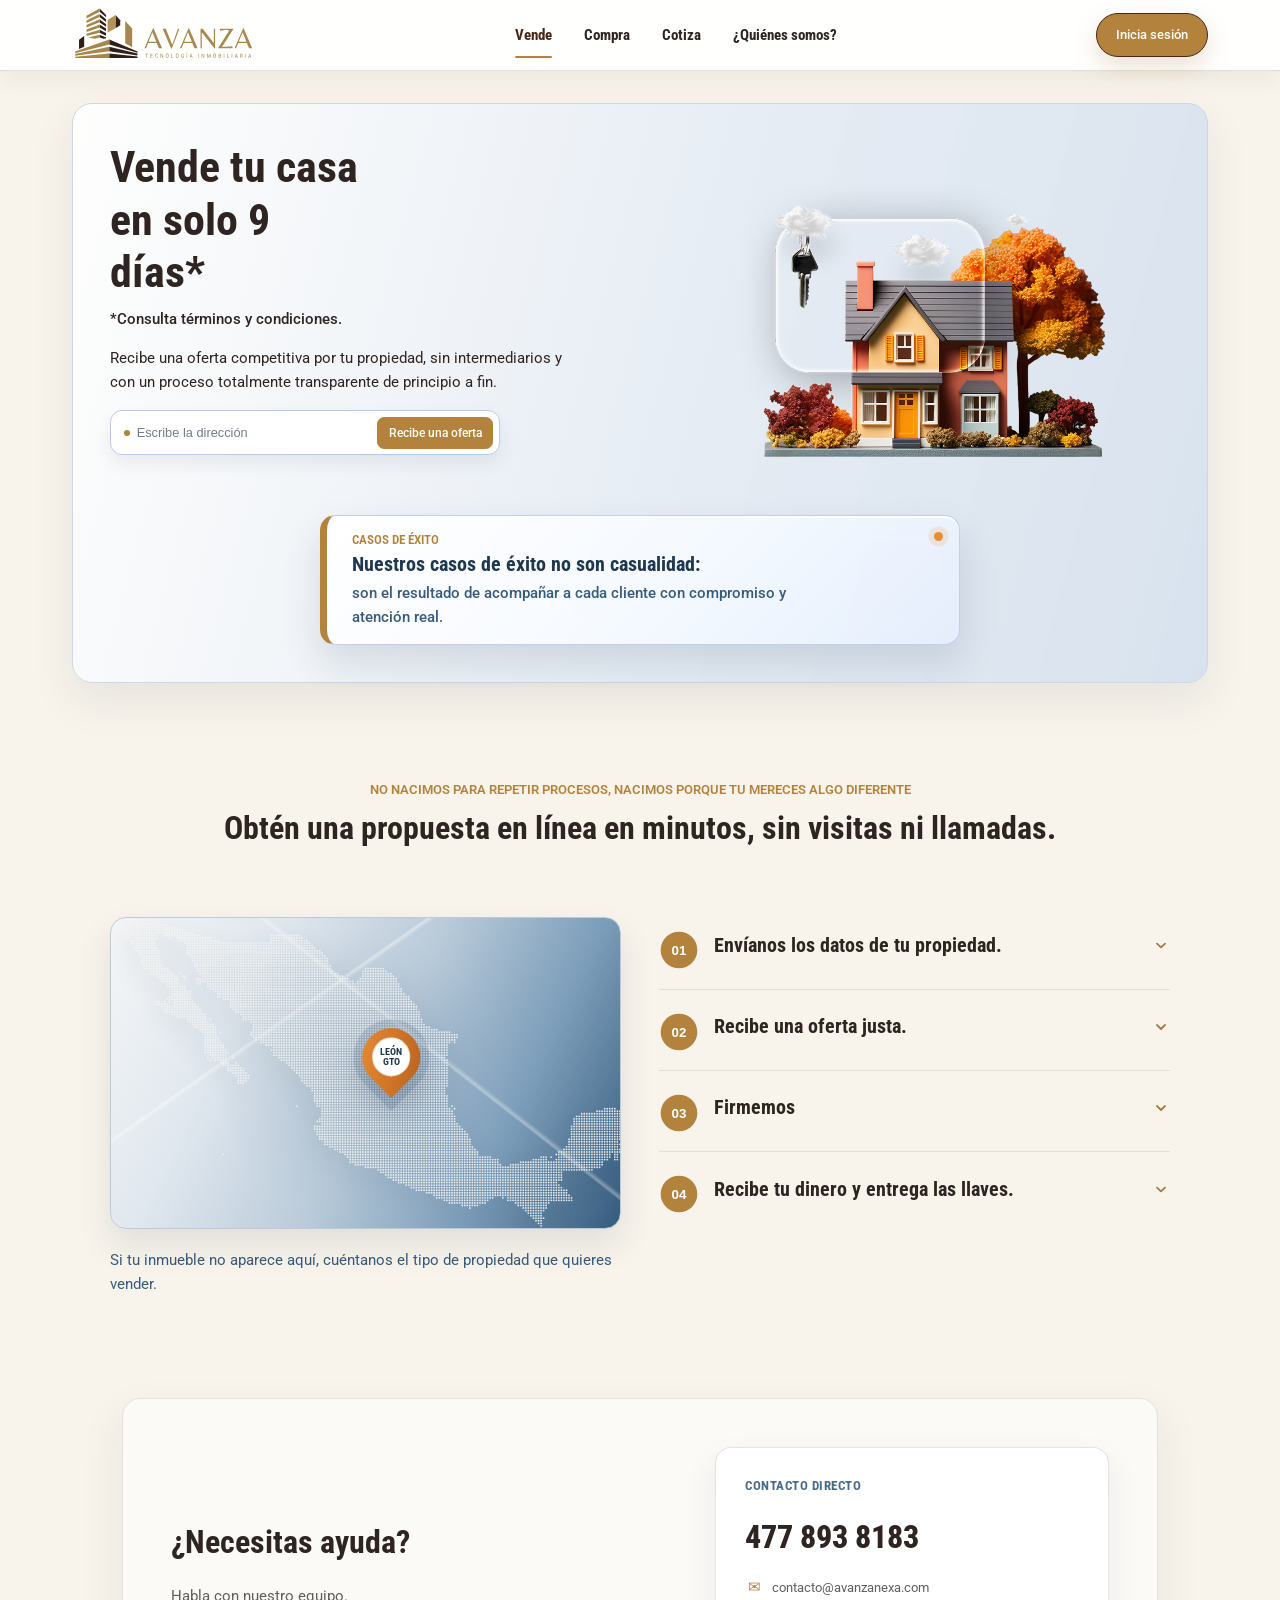
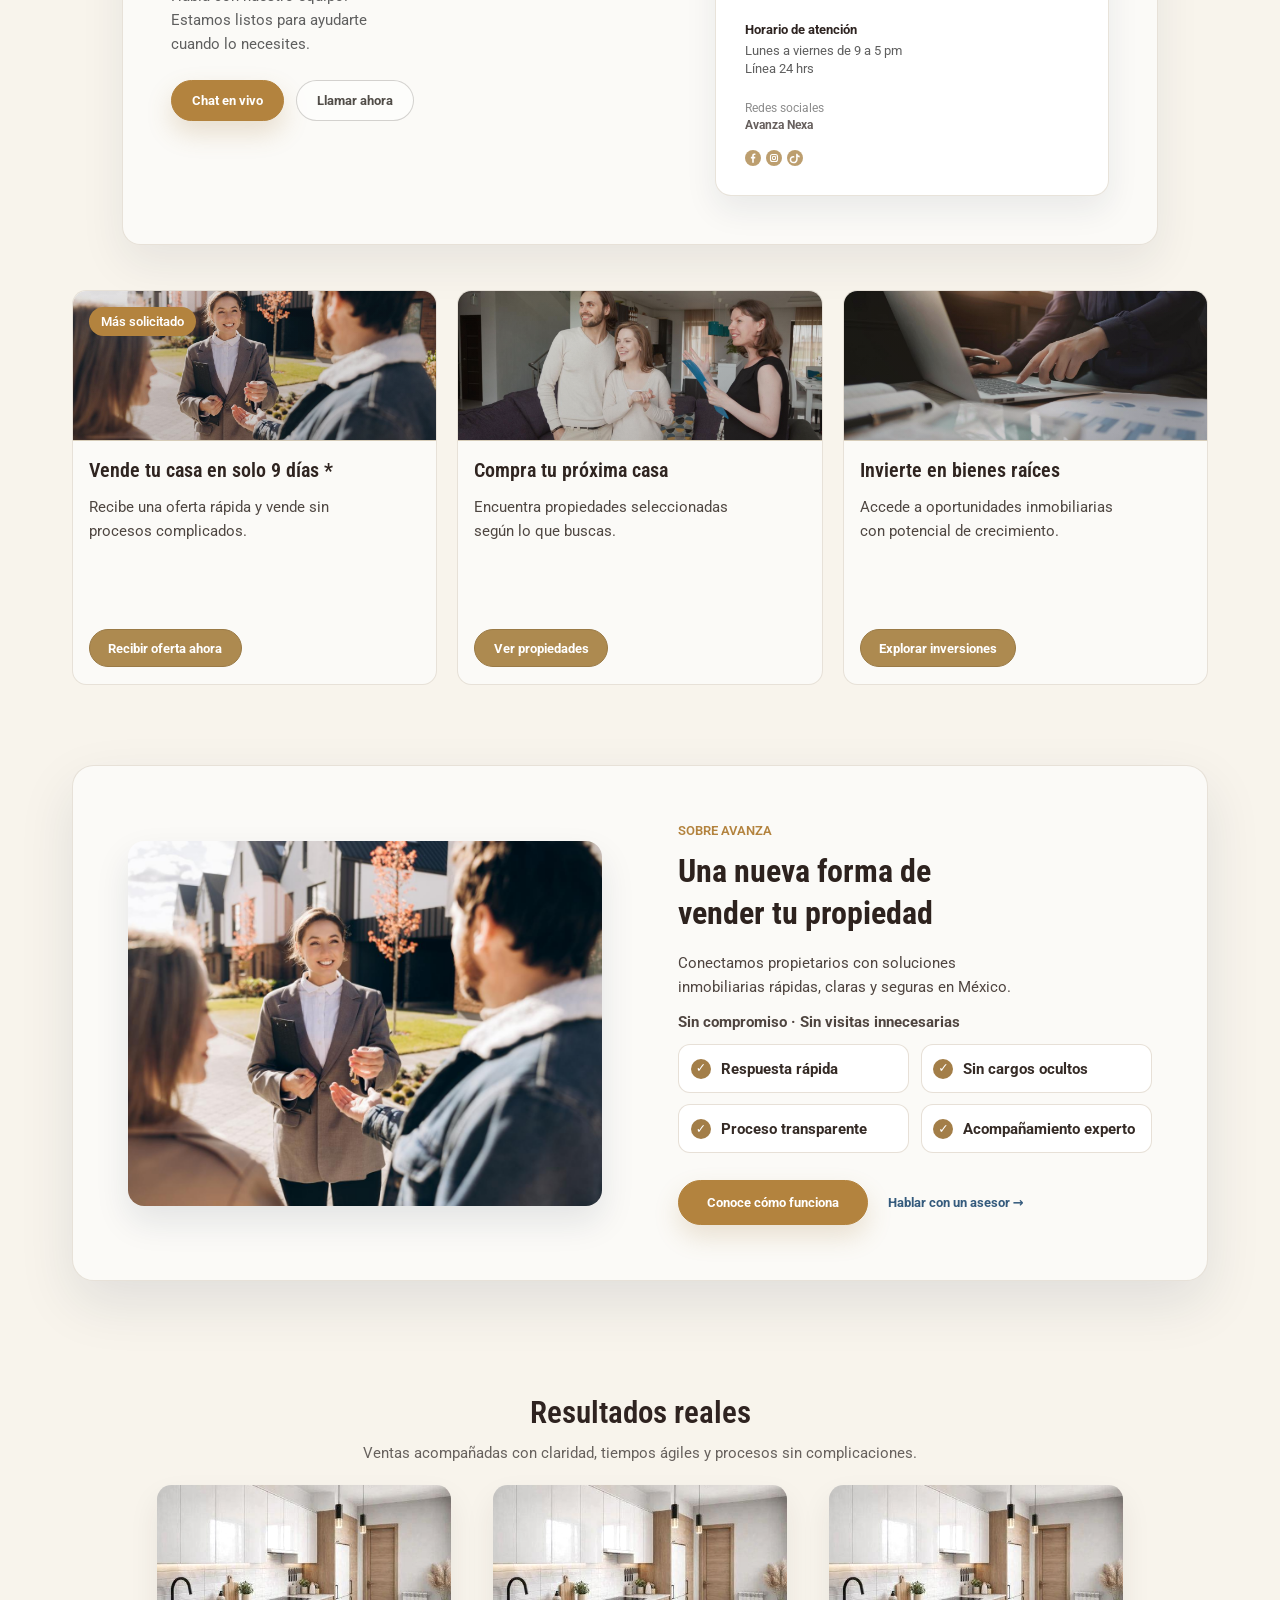
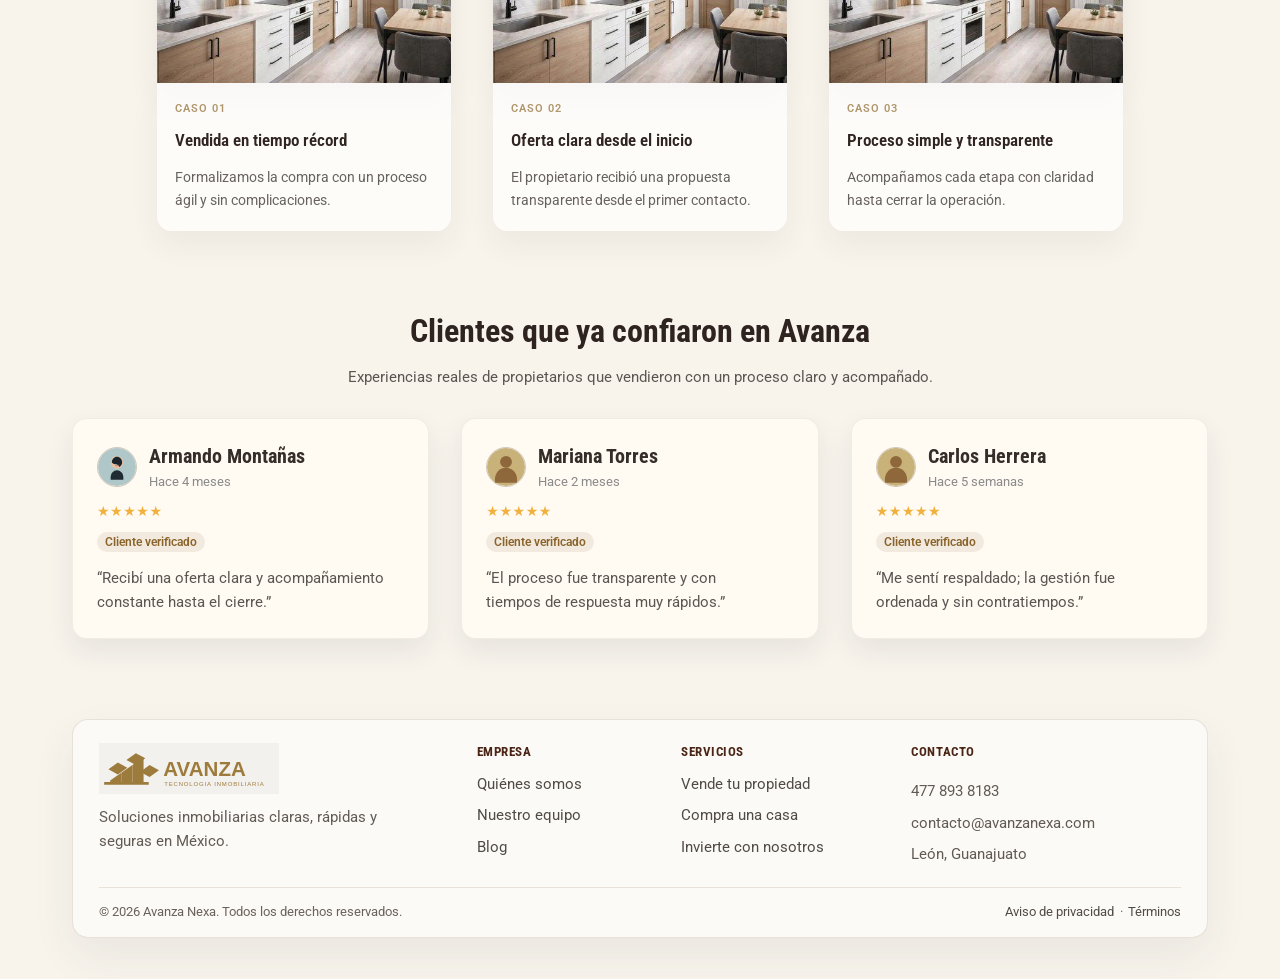
==== commit 7bb474f0: "agregando desing compra" ====
--- a/index.html
+++ b/index.html
@@ -15,13 +15,13 @@
 <body>
   <header class="site-header">
     <div class="header-inner">
-      <a class="brand" href="#" aria-label="Avanza">
+      <a class="brand" href="./index.html" aria-label="Avanza">
         <img class="brand-logo" src="./logo-avanza-prueba.svg" alt="Avanza Tecnologia Inmobiliaria" />
       </a>
 
       <nav class="main-nav" aria-label="Navegación principal">
-        <a class="nav-link is-active" href="#">Vende</a>
-        <a class="nav-link" href="#">Compra</a>
+        <a class="nav-link is-active" href="./index.html">Vende</a>
+        <a class="nav-link" href="./compra.html">Compra</a>
         <a class="nav-link" href="#">Cotiza</a>
         <a class="nav-link" href="#">¿Quiénes somos?</a>
       </nav>
--- a/styles.css
+++ b/styles.css
@@ -52,7 +52,10 @@
       border-bottom: 1px solid var(--color-line);
       position: sticky;
       top: 0;
+      z-index: 1000;
       backdrop-filter: blur(12px);
+      isolation: isolate;
+      box-shadow: 0 8px 24px rgba(46, 36, 33, 0.06);
     }
 
     .header-inner {
@@ -178,6 +181,547 @@
       margin: 0 auto;
       width: 100%;
       padding: 2rem 2rem 2.2rem;
+    }
+
+    .blank-page {
+      min-height: calc(100vh - 4.5rem);
+    }
+
+    .buy-page {
+      display: grid;
+      grid-template-columns: 280px minmax(0, 1fr);
+      min-height: calc(100vh - 4.5rem);
+      background: #ffffff;
+    }
+
+    .buy-sidebar {
+      min-height: calc(100vh - 4.5rem);
+      border-right: 1px solid #e2e0dc;
+      background: #ffffff;
+      padding: 1.2rem 1rem;
+      display: grid;
+      align-content: start;
+      gap: 0.85rem;
+      overflow: auto;
+    }
+
+    .buy-filter-title {
+      display: grid;
+      gap: 0.2rem;
+      padding: 0 0.25rem 0.35rem;
+    }
+
+    .buy-filter-title span {
+      color: var(--color-brand);
+      font-size: var(--text-caption);
+      font-weight: 700;
+      line-height: var(--lh-caption);
+      text-transform: uppercase;
+    }
+
+    .buy-filter-title strong {
+      color: var(--color-text);
+      font-family: "Roboto Condensed", "Roboto", sans-serif;
+      font-size: var(--text-h3);
+      font-weight: 600;
+      line-height: var(--lh-h3);
+    }
+
+    .buy-filter-section {
+      border: 1px dashed #d9d7d3;
+      border-radius: 0.55rem;
+      padding: 0.85rem;
+      display: grid;
+      gap: 0.72rem;
+      background: #fffdfa;
+    }
+
+    .buy-filter-section.is-collapsed {
+      gap: 0;
+    }
+
+    .buy-filter-section.is-collapsed > :not(.buy-filter-toggle) {
+      display: none;
+    }
+
+    .buy-filter-toggle {
+      align-items: center;
+      background: transparent;
+      border: 0;
+      color: var(--color-text);
+      cursor: pointer;
+      display: flex;
+      font-family: "Roboto Condensed", "Roboto", sans-serif;
+      font-size: var(--text-h3);
+      font-weight: 600;
+      justify-content: space-between;
+      line-height: var(--lh-h3);
+      padding: 0;
+      text-align: left;
+    }
+
+    .buy-filter-toggle::after {
+      content: "";
+      width: 0.55rem;
+      height: 0.55rem;
+      border-right: 2px solid #c8c5bf;
+      border-bottom: 2px solid #c8c5bf;
+      transition: transform 180ms ease;
+      transform: rotate(45deg) translateY(-0.1rem);
+    }
+
+    .buy-filter-section.is-collapsed .buy-filter-toggle::after {
+      transform: rotate(-45deg);
+    }
+
+    .buy-field {
+      display: grid;
+      gap: 0.35rem;
+    }
+
+    .buy-field span {
+      color: var(--color-caption);
+      font-size: var(--text-caption);
+      line-height: var(--lh-caption);
+    }
+
+    .buy-field input,
+    .buy-field select {
+      width: 100%;
+      min-height: 2.35rem;
+      border: 1px solid #ded8cf;
+      border-radius: 0.45rem;
+      background: #ffffff;
+      color: var(--color-text);
+      font: inherit;
+      padding: 0.45rem 0.6rem;
+      outline: none;
+    }
+
+    .buy-field input:focus,
+    .buy-field select:focus {
+      border-color: var(--color-brand);
+      box-shadow: 0 0 0 3px rgba(179, 131, 62, 0.13);
+    }
+
+    .buy-filter-grid {
+      display: grid;
+      grid-template-columns: repeat(2, minmax(0, 1fr));
+      gap: 0.55rem;
+    }
+
+    .buy-filter-options {
+      display: grid;
+      gap: 0.5rem;
+    }
+
+    .buy-filter-options label {
+      align-items: center;
+      color: #5f5f5f;
+      display: flex;
+      gap: 0.5rem;
+      font-size: var(--text-caption);
+      line-height: var(--lh-caption);
+    }
+
+    .buy-filter-options input {
+      appearance: none;
+      width: 0.95rem;
+      height: 0.95rem;
+      border: 1px solid #cfc7bb;
+      border-radius: 0.25rem;
+      background: #ffffff;
+      flex-shrink: 0;
+    }
+
+    .buy-filter-options input:checked {
+      background: var(--color-brand);
+      border-color: var(--color-brand);
+      box-shadow: inset 0 0 0 3px #ffffff;
+    }
+
+    .buy-filter-actions {
+      display: grid;
+      grid-template-columns: 1fr 1fr;
+      gap: 0.55rem;
+      padding-top: 0.25rem;
+    }
+
+    .buy-filter-actions button {
+      min-height: 2.35rem;
+      border-radius: 0.45rem;
+      border: 1px solid #cfc7bb;
+      background: #ffffff;
+      color: #514d48;
+      cursor: pointer;
+      font-weight: 700;
+    }
+
+    .buy-filter-actions button:last-child {
+      background: var(--color-brand);
+      border-color: var(--color-brand);
+      color: #ffffff;
+    }
+
+    .buy-filter-actions button:hover {
+      border-color: var(--color-brand);
+    }
+
+    .buy-filter-actions button:last-child:hover {
+      background: var(--color-brand-dark);
+      border-color: var(--color-brand-dark);
+    }
+
+    .buy-content {
+      min-height: calc(100vh - 4.5rem);
+      background: #ffffff;
+      min-width: 0;
+      padding: 2rem;
+    }
+
+    .property-grid {
+      display: grid;
+      grid-template-columns: repeat(3, minmax(0, 1fr));
+      gap: 1.25rem;
+      max-width: 960px;
+    }
+
+    .property-card {
+      background: #ffffff;
+      border: 1px solid #e1dfda;
+      border-radius: 0.45rem;
+      overflow: hidden;
+    }
+
+    .property-card-media {
+      position: relative;
+      margin: 0;
+      aspect-ratio: 16 / 10;
+      background: #eef1f5;
+      overflow: hidden;
+    }
+
+    .property-card-media img {
+      width: 100%;
+      height: 100%;
+      display: block;
+      object-fit: cover;
+    }
+
+    .property-favorite {
+      position: absolute;
+      top: 0.9rem;
+      right: 0.9rem;
+      width: 2.5rem;
+      height: 2.5rem;
+      border-radius: 999px;
+      border: 1px solid #d7d3ca;
+      background: rgba(255, 255, 255, 0.92);
+      cursor: pointer;
+    }
+
+    .property-card-body {
+      padding: 1rem;
+      display: grid;
+      gap: 0.65rem;
+    }
+
+    .property-card-meta {
+      display: flex;
+      align-items: center;
+      justify-content: space-between;
+      gap: 0.8rem;
+      color: var(--color-caption);
+      font-size: var(--text-caption);
+      line-height: var(--lh-caption);
+    }
+
+    .property-card-meta span {
+      color: #6a625a;
+    }
+
+    .property-card-meta strong {
+      color: var(--color-brand-dark);
+      font-weight: 700;
+      text-align: right;
+    }
+
+    .property-card h2 {
+      color: var(--color-text);
+      font-family: "Roboto Condensed", "Roboto", sans-serif;
+      font-size: var(--text-h3);
+      font-weight: 600;
+      line-height: var(--lh-h3);
+      margin: 0;
+    }
+
+    .property-card p {
+      color: var(--color-muted);
+      font-size: var(--text-body);
+      line-height: var(--lh-body);
+      margin: 0;
+    }
+
+    .property-card-features {
+      border-top: 1px solid #ece8e1;
+      color: #6a625a;
+      display: flex;
+      flex-wrap: wrap;
+      gap: 0.4rem 0.75rem;
+      list-style: none;
+      margin: 0;
+      padding-top: 0.75rem;
+      font-size: var(--text-caption);
+      line-height: var(--lh-caption);
+    }
+
+    .buy-layout {
+      display: grid;
+      grid-template-columns: 216px minmax(0, 1fr);
+      grid-template-areas: "sidebar listings";
+      min-height: calc(100vh - 4.5rem);
+      background: #ffffff;
+      align-items: stretch;
+    }
+
+    .buy-column {
+      min-width: 0;
+    }
+
+    .buy-column--sidebar {
+      grid-area: sidebar;
+    }
+
+    .buy-column--listings {
+      grid-area: listings;
+    }
+
+    .buy-filters {
+      border-right: 1px solid #e2e0dc;
+      padding: 1.25rem 1rem;
+      display: grid;
+      align-content: start;
+      gap: 0.75rem;
+      background: #ffffff;
+      min-height: calc(100vh - 4.5rem);
+    }
+
+    .skeleton-line,
+    .filter-check i,
+    .filter-actions span,
+    .filter-actions b,
+    .property-meta span,
+    .property-meta b,
+    .property-meta em,
+    .property-title,
+    .property-subtitle,
+    .property-features span,
+    .property-features i,
+    .property-features b {
+      display: block;
+      border-radius: 999px;
+      background: #d7dde6;
+    }
+
+    .filter-title {
+      width: 7.7rem;
+      height: 0.55rem;
+      margin: 0.15rem 0 0.8rem 0.1rem;
+    }
+
+    .filter-block {
+      border: 1px dashed #d9d7d3;
+      border-radius: 0.2rem;
+      padding: 0.9rem 0.75rem;
+      display: grid;
+      gap: 0.55rem;
+      min-height: 5.25rem;
+    }
+
+    .filter-block.compact {
+      min-height: 4.6rem;
+    }
+
+    .filter-row {
+      display: flex;
+      align-items: center;
+      justify-content: space-between;
+      gap: 0.8rem;
+    }
+
+    .filter-heading {
+      width: 4.3rem;
+      height: 0.55rem;
+    }
+
+    .filter-chevron {
+      width: 0.55rem;
+      height: 0.55rem;
+      border-right: 2px solid #d7dde6;
+      border-bottom: 2px solid #d7dde6;
+      transform: rotate(45deg);
+      margin-right: 0.2rem;
+    }
+
+    .filter-line {
+      width: 4.25rem;
+      height: 0.5rem;
+    }
+
+    .filter-line.wide {
+      width: 6.9rem;
+    }
+
+    .filter-line.short {
+      width: 4.2rem;
+    }
+
+    .filter-check {
+      display: flex;
+      align-items: center;
+      gap: 0.45rem;
+      min-height: 0.7rem;
+    }
+
+    .filter-check span {
+      width: 0.58rem;
+      height: 0.58rem;
+      border: 1px solid #cfd5dd;
+      border-radius: 0.15rem;
+      background: #ffffff;
+      flex-shrink: 0;
+    }
+
+    .filter-check i {
+      width: 4.2rem;
+      height: 0.52rem;
+    }
+
+    .filter-check i.wide {
+      width: 7rem;
+    }
+
+    .filter-actions {
+      display: grid;
+      grid-template-columns: 3.7rem 0.75rem 3.7rem 2rem;
+      align-items: center;
+      gap: 0.45rem;
+      margin-top: 0.1rem;
+    }
+
+    .filter-actions span {
+      height: 1.65rem;
+      border-radius: 0.15rem;
+      background: transparent;
+      border: 1px solid #d8d9dc;
+    }
+
+    .filter-actions i {
+      width: 0.75rem;
+      height: 0.3rem;
+      border-radius: 999px;
+      background: #d7dde6;
+    }
+
+    .filter-actions b {
+      height: 1.65rem;
+      border-radius: 0.15rem;
+    }
+
+    .buy-results {
+      padding: 1.1rem 1.35rem;
+      background: #ffffff;
+      min-width: 0;
+      min-height: calc(100vh - 4.5rem);
+    }
+
+    .buy-results-frame {
+      border: 1px dashed #d9d7d3;
+      padding: 0.8rem;
+      display: grid;
+      grid-template-columns: repeat(3, minmax(0, 1fr));
+      gap: 1.1rem;
+      max-width: 830px;
+      min-height: 520px;
+    }
+
+    .property-skeleton-card {
+      border: 1px solid #e3e5e8;
+      border-radius: 0.35rem;
+      overflow: hidden;
+      background: #ffffff;
+      min-height: 226px;
+    }
+
+    .property-image {
+      height: 134px;
+      position: relative;
+      background: #edf1f6;
+    }
+
+    .property-image span {
+      position: absolute;
+      right: 0.65rem;
+      top: 0.65rem;
+      width: 1.65rem;
+      height: 1.65rem;
+      border-radius: 999px;
+      background: #ffffff;
+      border: 1px solid #d8d9dc;
+      box-shadow: 0 2px 8px rgba(46, 36, 33, 0.05);
+    }
+
+    .property-body {
+      padding: 0.72rem 0.62rem 0.65rem;
+      display: grid;
+      gap: 0.62rem;
+    }
+
+    .property-meta {
+      display: grid;
+      grid-template-columns: 0.45rem minmax(3.2rem, 0.8fr) 1.65rem minmax(3.8rem, 1fr);
+      align-items: center;
+      gap: 0.42rem;
+    }
+
+    .property-meta i {
+      width: 0.45rem;
+      height: 0.45rem;
+      border-radius: 999px;
+      background: #d7dde6;
+    }
+
+    .property-meta span,
+    .property-meta b,
+    .property-meta em {
+      height: 0.62rem;
+    }
+
+    .property-title {
+      width: 40%;
+      height: 0.95rem;
+      border-radius: 0.12rem;
+    }
+
+    .property-subtitle {
+      width: 74%;
+      height: 0.58rem;
+      border-radius: 0.12rem;
+    }
+
+    .property-features {
+      border-top: 1px solid #eceef1;
+      padding-top: 0.58rem;
+      display: flex;
+      gap: 0.45rem;
+      align-items: center;
+    }
+
+    .property-features span,
+    .property-features i,
+    .property-features b {
+      width: 3.55rem;
+      height: 0.52rem;
     }
 
     .hero-card {
@@ -1574,6 +2118,51 @@
       .footer-link-groups {
         max-width: 34rem;
       }
+
+      .buy-layout {
+        grid-template-columns: 1fr;
+        grid-template-areas:
+          "sidebar"
+          "listings";
+      }
+
+      .buy-page {
+        grid-template-columns: 1fr;
+      }
+
+      .property-grid {
+        grid-template-columns: repeat(2, minmax(0, 1fr));
+        max-width: none;
+      }
+
+      .buy-sidebar {
+        min-height: auto;
+        border-right: 0;
+        border-bottom: 1px solid #e2e0dc;
+        grid-template-columns: repeat(2, minmax(0, 1fr));
+      }
+
+      .buy-filter-title,
+      .buy-filter-actions {
+        grid-column: 1 / -1;
+      }
+
+      .buy-filters {
+        border-right: 0;
+        border-bottom: 1px solid #e2e0dc;
+        grid-template-columns: repeat(2, minmax(0, 1fr));
+        min-height: auto;
+      }
+
+      .filter-title,
+      .filter-actions {
+        grid-column: 1 / -1;
+      }
+
+      .buy-results-frame {
+        max-width: none;
+        grid-template-columns: repeat(2, minmax(0, 1fr));
+      }
     }
 
     @media (max-width: 640px) {
@@ -1733,4 +2322,34 @@
         align-items: flex-start;
         display: grid;
       }
-    }
+
+      .buy-filters {
+        grid-template-columns: 1fr;
+      }
+
+      .buy-results {
+        padding: 1rem;
+      }
+
+      .buy-results-frame {
+        grid-template-columns: 1fr;
+        padding: 0.7rem;
+      }
+
+      .buy-content {
+        padding: 1rem;
+      }
+
+      .buy-sidebar {
+        grid-template-columns: 1fr;
+        padding: 1rem;
+      }
+
+      .buy-filter-grid {
+        grid-template-columns: 1fr;
+      }
+
+      .property-grid {
+        grid-template-columns: 1fr;
+      }
+    }
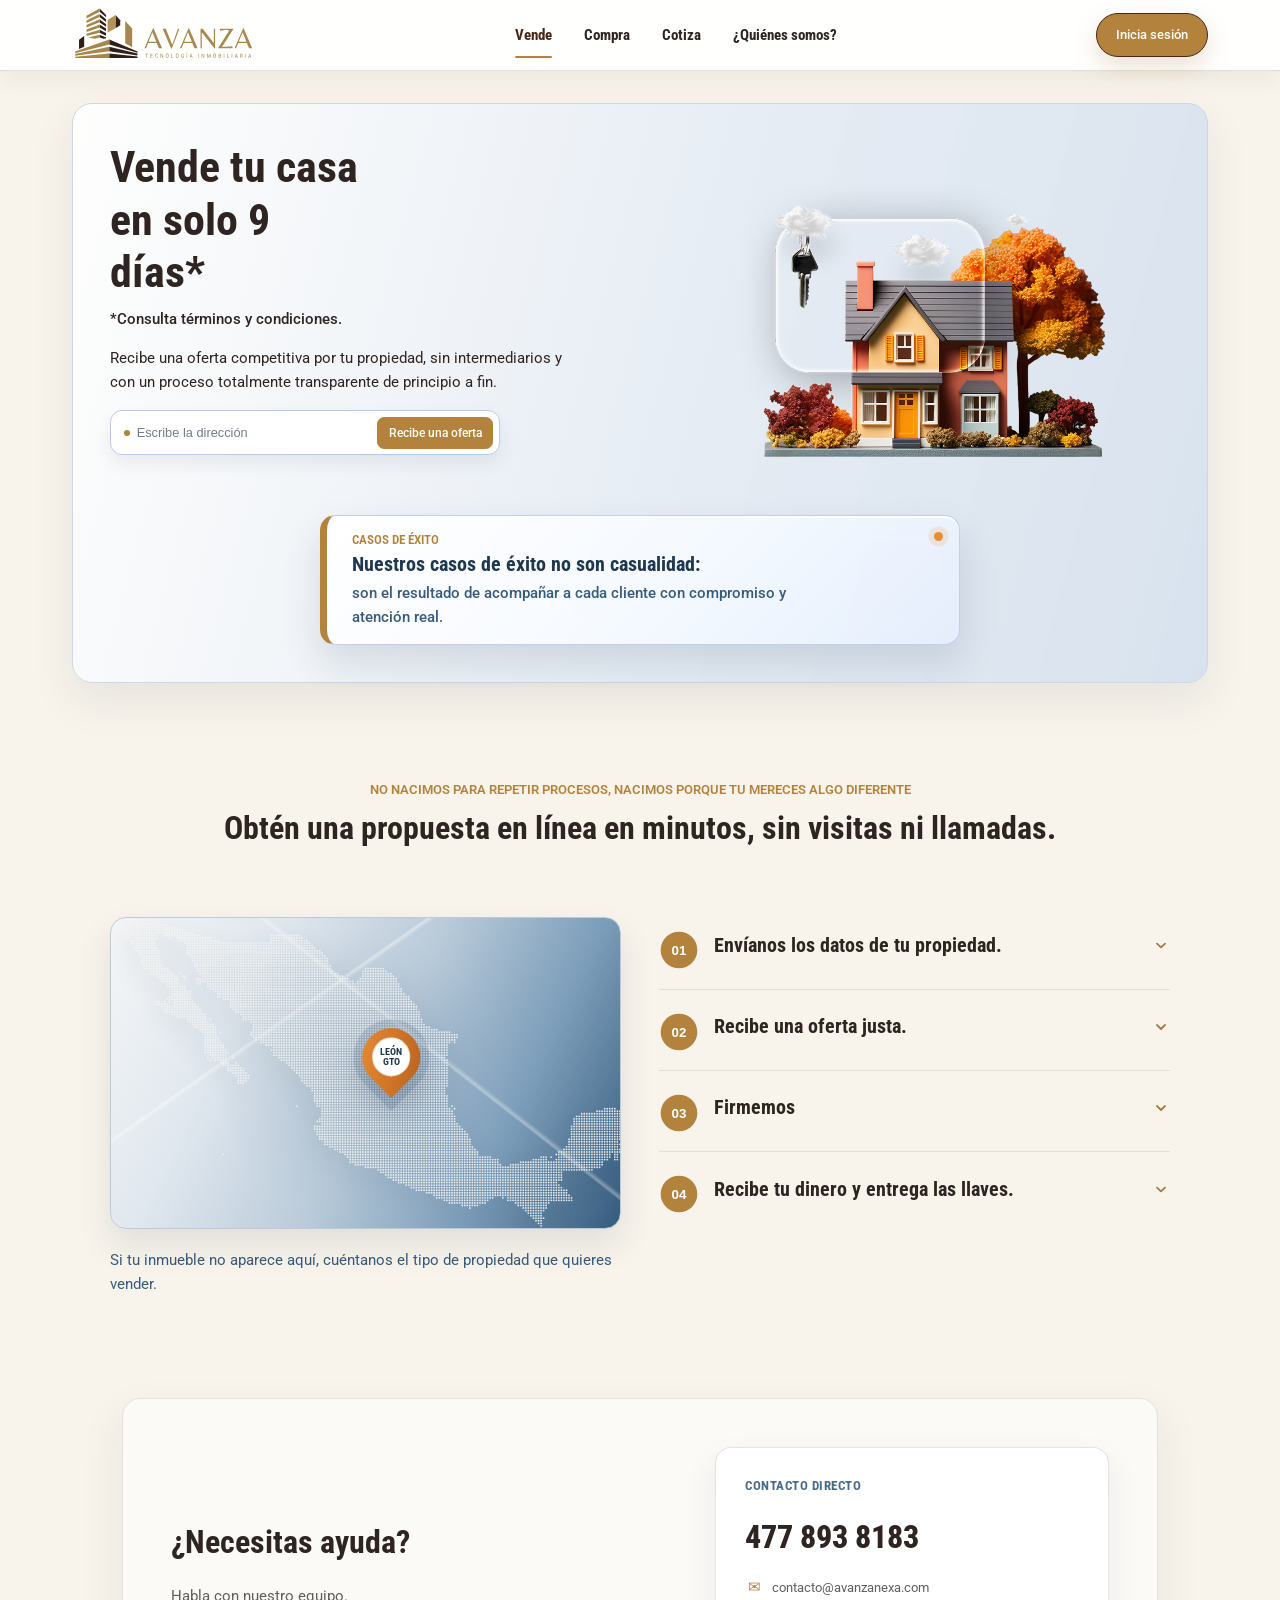
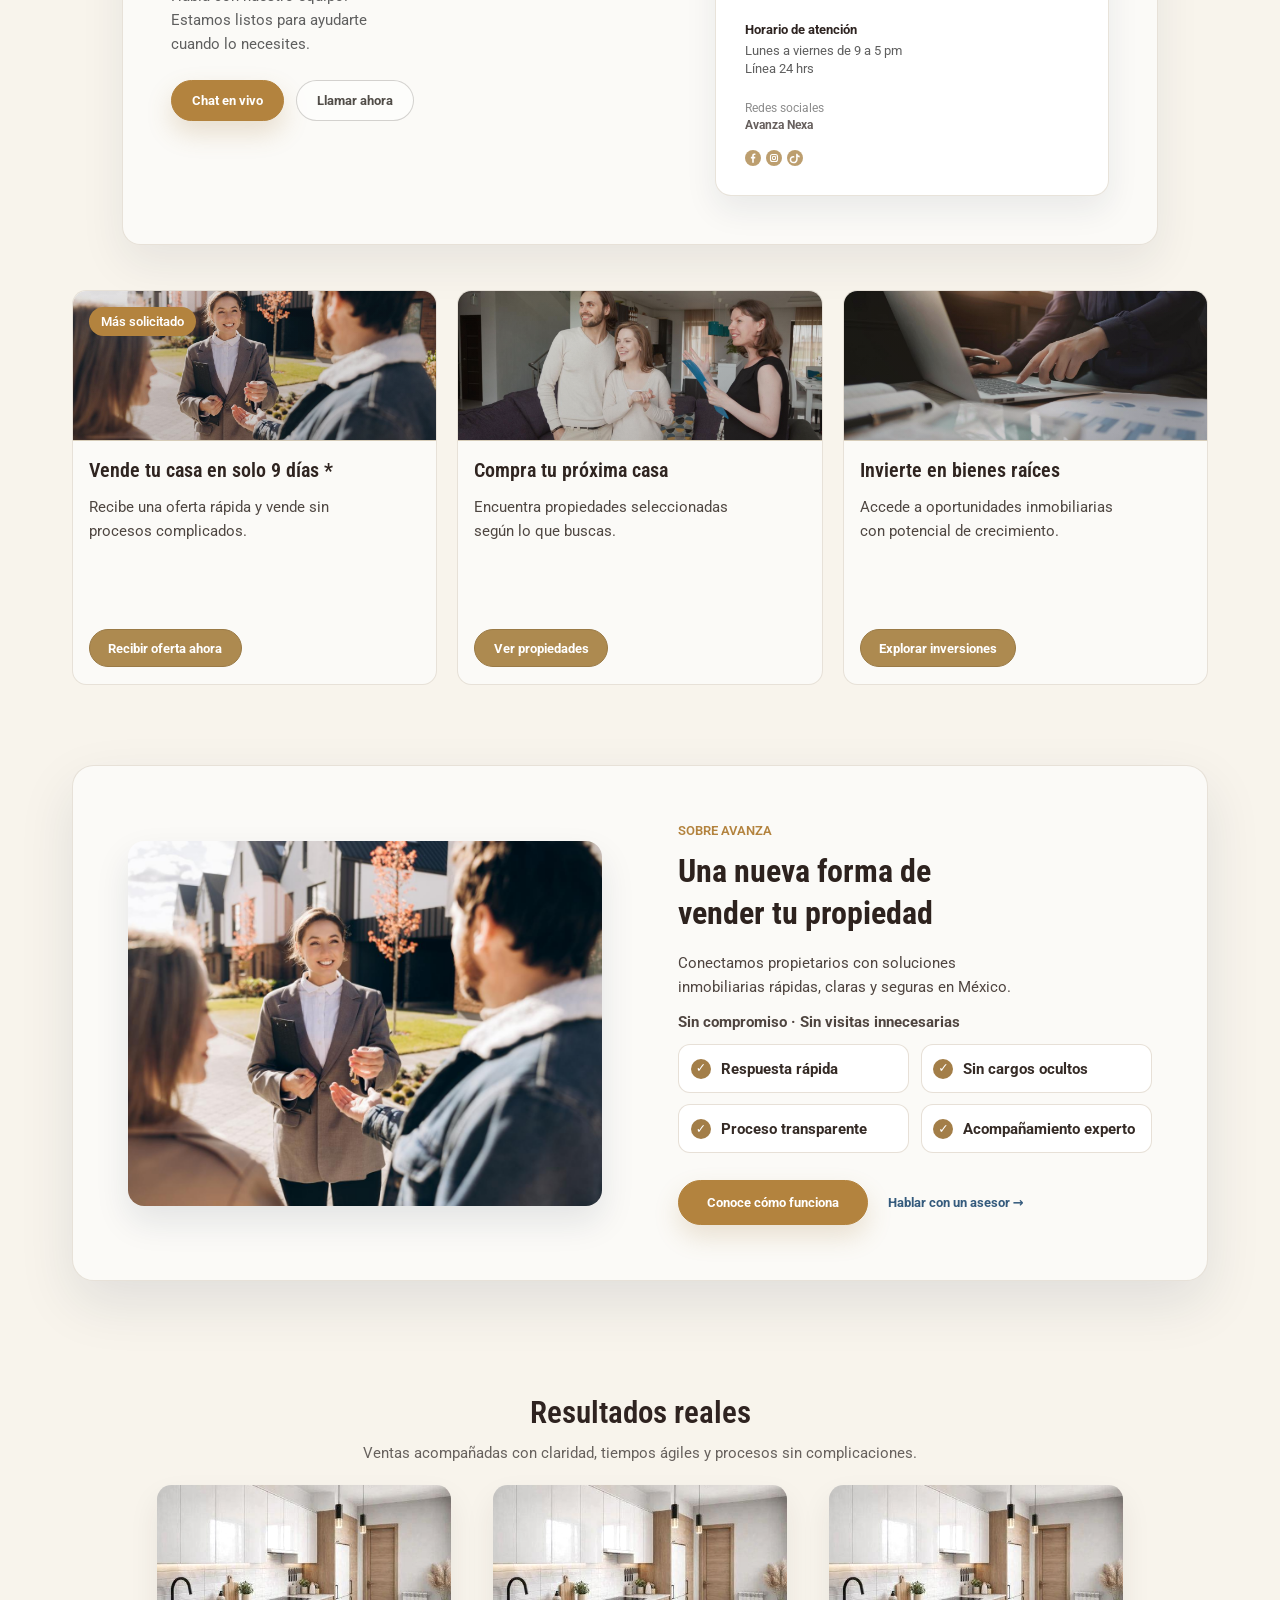
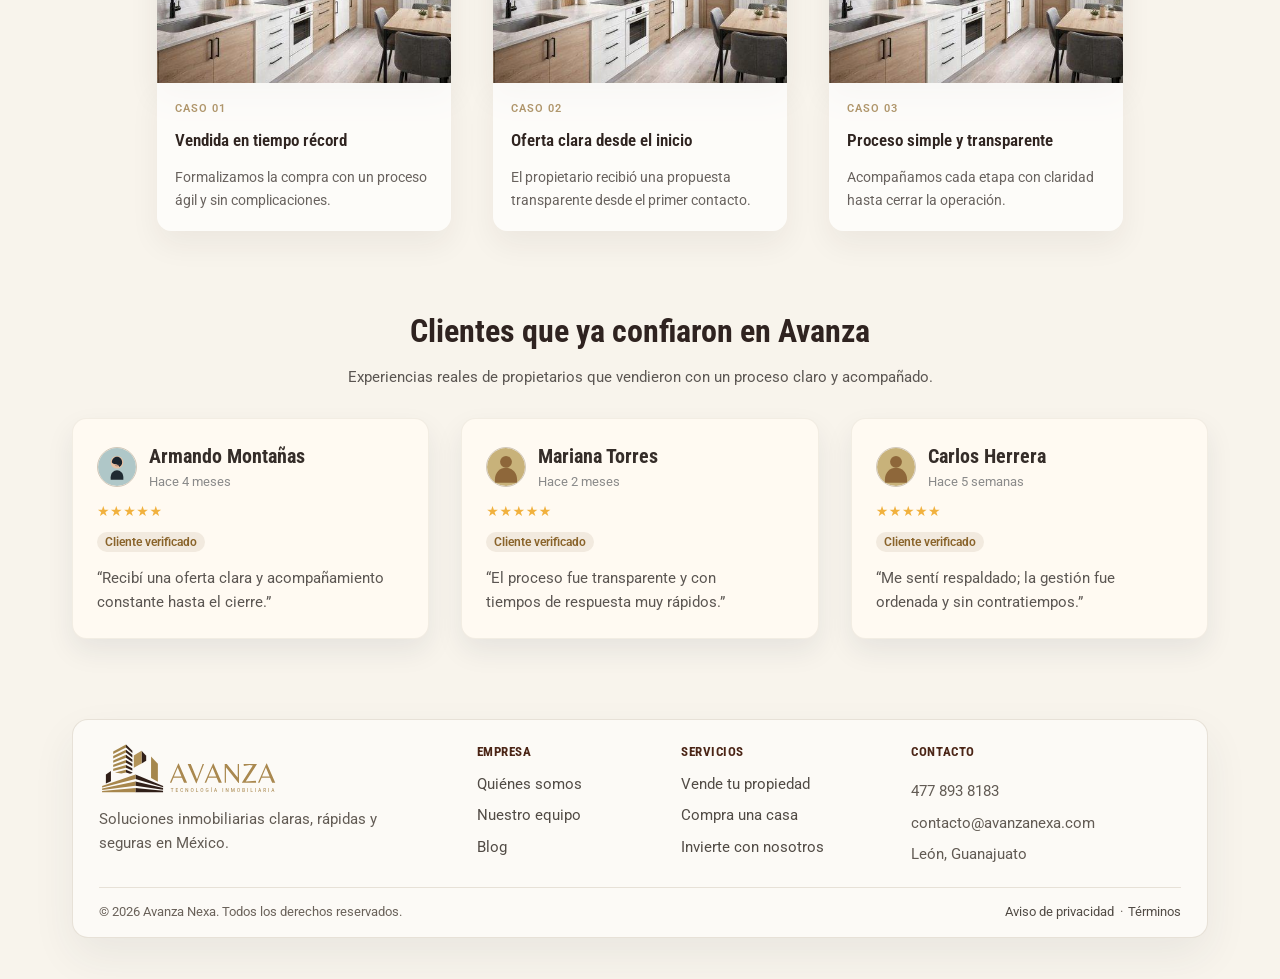
==== commit aa851cbe: "cambiando logo footer" ====
--- a/index.html
+++ b/index.html
@@ -333,7 +333,7 @@
     <div class="footer-card">
       <div class="footer-main">
         <div class="footer-brand">
-          <img class="footer-logo" src="./template-footer-logo-avanza.svg" alt="Avanza tecnología inmobiliaria" />
+          <img class="footer-logo" src="./logo-avanza-prueba.svg" alt="Avanza tecnología inmobiliaria" />
           <p>Soluciones inmobiliarias claras, rápidas y seguras en México.</p>
         </div>
 
